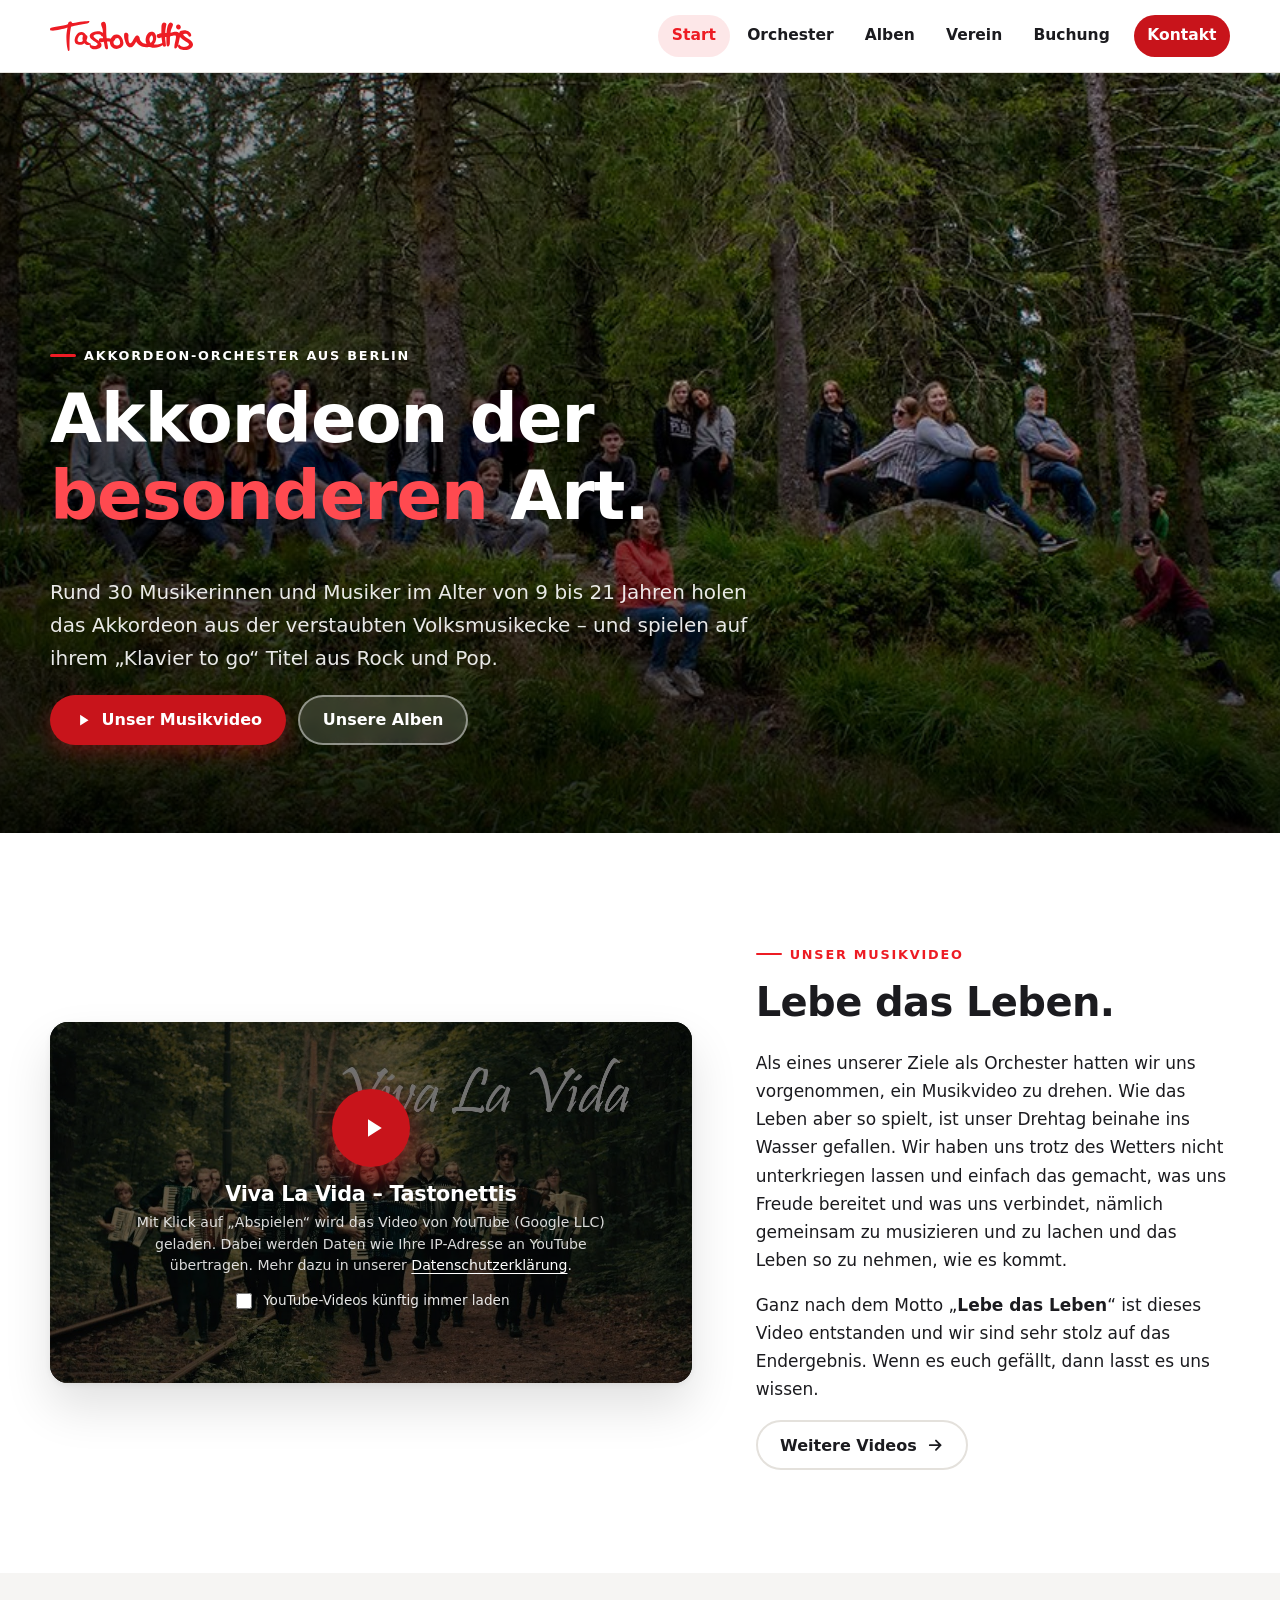
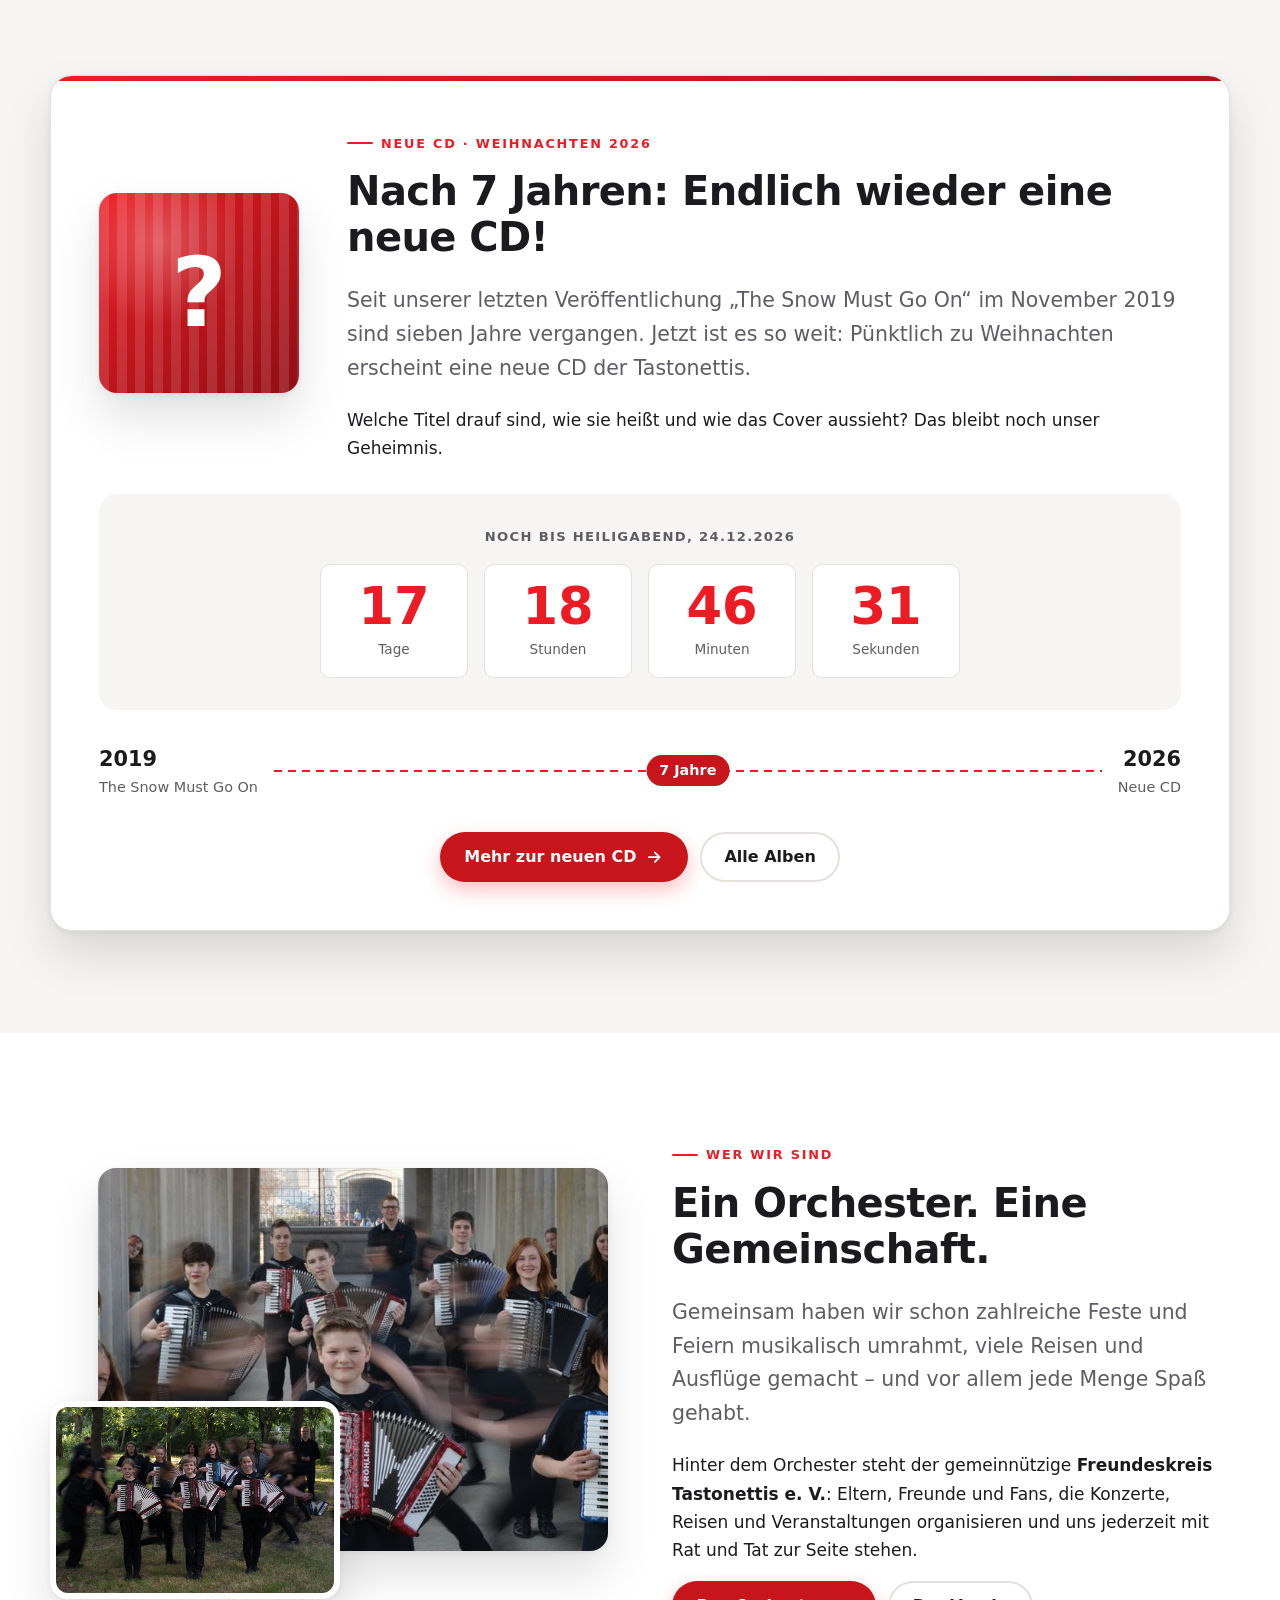
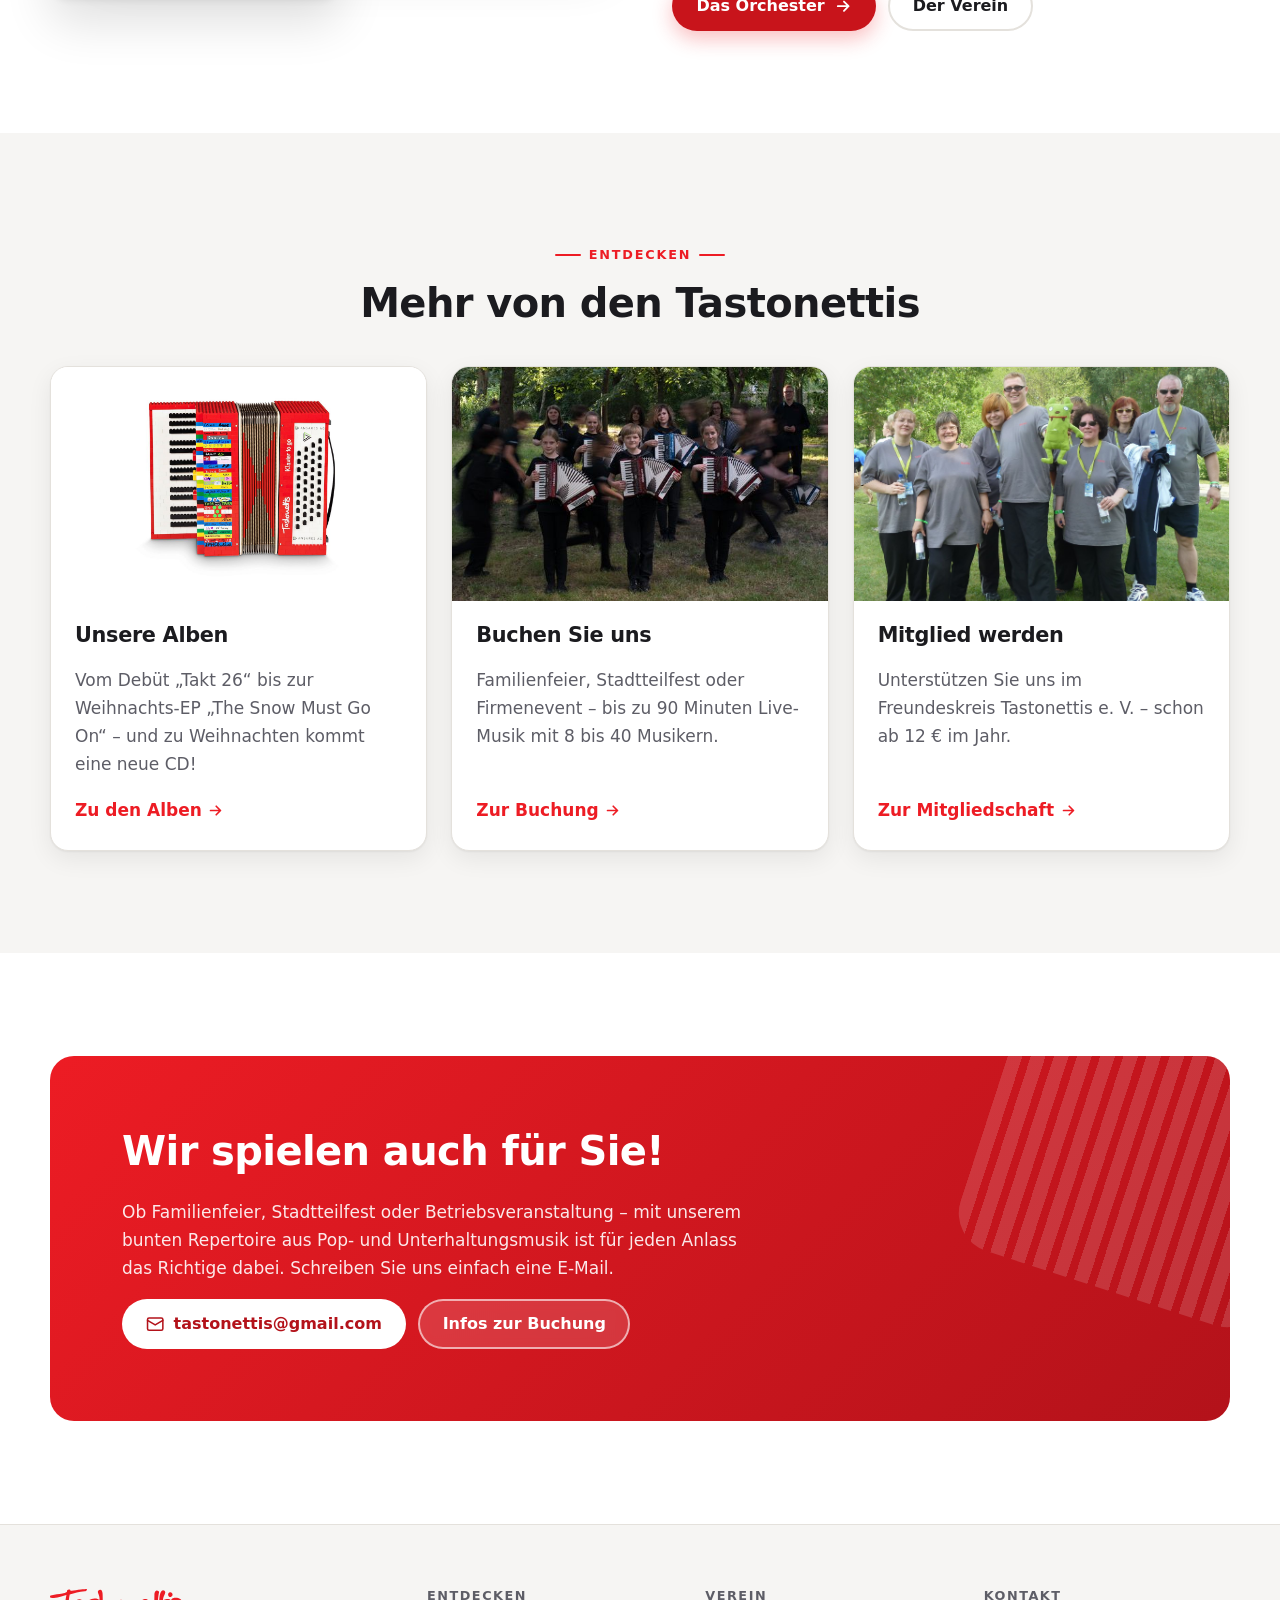
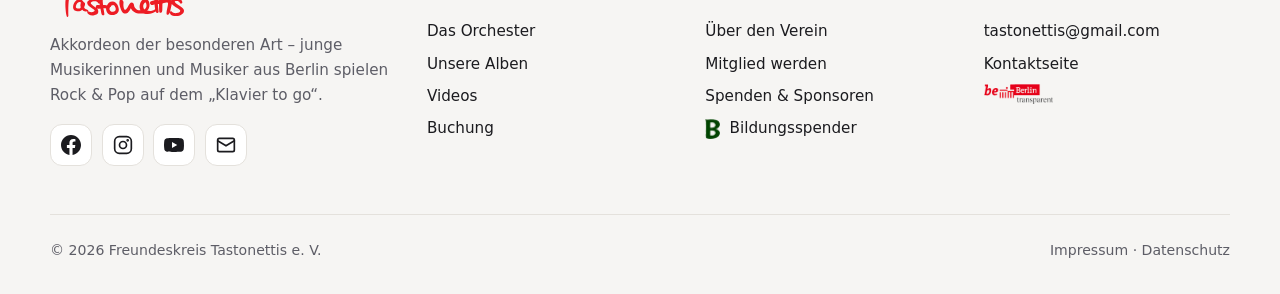
==== index.html @ f2ae215b "Instagram-Profil verlinken (Footer, Kontakt, Orchester-Termine) Co-Authored-By: Claude Opus 5.5 <nor" ====
<!DOCTYPE html>
<html lang="de" class="no-js">
<head>
  <meta charset="utf-8">
  <meta name="viewport" content="width=device-width, initial-scale=1">
  <title>Die Tastonettis – Akkordeon der besonderen Art aus Berlin</title>
  <meta name="description" content="30 Musiker im Alter von 9 bis 21 spielen Akkordeon der besonderen Art: Die Tastonettis aus Berlin spielen auf ihrem „Klavier to go“ Titel aus Rock und Pop.">
  <meta name="color-scheme" content="light dark">
  <meta name="theme-color" content="#ffffff" media="(prefers-color-scheme: light)">
  <meta name="theme-color" content="#0f0f12" media="(prefers-color-scheme: dark)">
  <link rel="canonical" href="https://tastonettis.de/">
  <meta property="og:type" content="website">
  <meta property="og:locale" content="de_DE">
  <meta property="og:site_name" content="Die Tastonettis">
  <meta property="og:title" content="Die Tastonettis – Akkordeon der besonderen Art aus Berlin">
  <meta property="og:description" content="30 Musiker im Alter von 9 bis 21 spielen Akkordeon der besonderen Art: Die Tastonettis aus Berlin spielen auf ihrem „Klavier to go“ Titel aus Rock und Pop.">
  <meta property="og:image" content="https://tastonettis.de/assets/img/cover/norway.jpg">
  <link rel="icon" href="assets/img/favicon.ico" sizes="any">
  <link rel="apple-touch-icon" href="assets/img/apple-touch-icon.png">
  <link rel="stylesheet" href="assets/css/style.css?v=f087e8c050">
  <script src="assets/js/main.js?v=cc8cda2e2d" defer></script>
</head>
<body>
  <a class="skip-link" href="#inhalt">Zum Inhalt springen</a>
  <header class="site-header">
    <nav class="container nav" aria-label="Hauptnavigation">
      <a class="brand" href="index.html" aria-label="Die Tastonettis – Startseite">
        <img src="assets/img/logo.svg" alt="Tastonettis" width="282" height="59">
      </a>
      <button class="nav-toggle" type="button" aria-expanded="false" aria-controls="menu" aria-label="Menü öffnen/schließen"><svg class="icon-open" viewBox="0 0 24 24" fill="none" stroke="currentColor" stroke-width="2.2" stroke-linecap="round" aria-hidden="true"><path d="M3 6h18M3 12h18M3 18h18"/></svg><svg class="icon-close" viewBox="0 0 24 24" fill="none" stroke="currentColor" stroke-width="2.2" stroke-linecap="round" aria-hidden="true"><path d="M18 6 6 18M6 6l12 12"/></svg></button>
      <ul class="nav-menu" id="menu">
        <li><a href="index.html" aria-current="page">Start</a></li>
        <li><a href="orchester.html">Orchester</a></li>
        <li><a href="alben.html">Alben</a></li>
        <li><a href="verein.html">Verein</a></li>
        <li><a href="buchung.html">Buchung</a></li>
        <li class="nav-cta"><a href="kontakt.html">Kontakt</a></li>
      </ul>
    </nav>
  </header>

  <main id="inhalt">
    <section class="hero">
      <div class="hero-bg"><img src="assets/img/cover/norway.jpg" alt="Die Tastonettis im Wald – das ganze Orchester sitzt verteilt auf einem bewaldeten Hang" width="1140" height="500"></div>
      <div class="container">
        <span class="eyebrow">Akkordeon-Orchester aus Berlin</span>
        <h1>Akkordeon der <span class="accent">besonderen</span> Art.</h1>
        <p>Rund 30 Musikerinnen und Musiker im Alter von 9 bis 21 Jahren holen das Akkordeon aus der verstaubten Volksmusikecke – und spielen auf ihrem „Klavier to go“ Titel aus Rock und Pop.</p>
        <div class="btn-row">
          <a class="btn btn-primary" href="#video"><svg viewBox="0 0 24 24" fill="currentColor" aria-hidden="true"><path d="M8 5v14l11-7z"/></svg> Unser Musikvideo</a>
          <a class="btn btn-light" href="alben.html">Unsere Alben</a>
        </div>
      </div>
    </section>

    <section class="section" id="video">
      <div class="container split split--wide-left">
        <div class="reveal">
          <div class="video-embed" data-youtube="FFWBftLy54Y" data-title="Viva La Vida – Tastonettis">
  <div class="video-consent">
    <img src="assets/img/video/FFWBftLy54Y.jpg" alt="" loading="lazy" width="1280" height="720">
    <div class="video-consent-inner">
      <button type="button" class="video-play" aria-label="Video „Viva La Vida – Tastonettis“ abspielen – lädt Inhalte von YouTube"><svg viewBox="0 0 24 24" fill="currentColor" aria-hidden="true"><path d="M8 5v14l11-7z"/></svg></button>
      <h3>Viva La Vida – Tastonettis</h3>
      <p>Mit Klick auf „Abspielen“ wird das Video von YouTube (Google LLC) geladen. Dabei werden Daten wie Ihre IP-Adresse an YouTube übertragen. Mehr dazu in unserer <a href="datenschutz.html#dsg-thirdparty-youtube">Datenschutzerklärung</a>.</p>
      <label><input type="checkbox"> YouTube-Videos künftig immer laden</label>
    </div>
  </div>
</div>
        </div>
        <div class="reveal">
          <span class="eyebrow">Unser Musikvideo</span>
          <h2>Lebe das Leben.</h2>
          <p>Als eines unserer Ziele als Orchester hatten wir uns vorgenommen, ein Musikvideo zu drehen. Wie das Leben aber so spielt, ist unser Drehtag beinahe ins Wasser gefallen. Wir haben uns trotz des Wetters nicht unterkriegen lassen und einfach das gemacht, was uns Freude bereitet und was uns verbindet, nämlich gemeinsam zu musizieren und zu lachen und das Leben so zu nehmen, wie es kommt.</p>
          <p>Ganz nach dem Motto „<strong>Lebe das Leben</strong>“ ist dieses Video entstanden und wir sind sehr stolz auf das Endergebnis. Wenn es euch gefällt, dann lasst es uns wissen.</p>
          <a class="btn btn-ghost" href="orchester.html#videos">Weitere Videos <svg viewBox="0 0 24 24" fill="none" stroke="currentColor" stroke-width="2.4" stroke-linecap="round" stroke-linejoin="round" aria-hidden="true"><path d="M5 12h14M13 6l6 6-6 6"/></svg></a>
        </div>
      </div>
    </section>

    <section class="section section--alt" id="neue-cd">
      <div class="container">
        <article class="teaser-cd reveal" id="weihnachts-cd-start">
          <div class="teaser-cd-head">
            <div class="teaser-cd-art" aria-hidden="true"><span>?</span></div>
            <div>
              <span class="eyebrow">Neue CD · Weihnachten 2026</span>
              <h2>Nach 7 Jahren: Endlich wieder eine neue CD!</h2>
              <p class="lead">Seit unserer letzten Veröffentlichung „The Snow Must Go On“ im November 2019 sind sieben Jahre vergangen. Jetzt ist es so weit: Pünktlich zu Weihnachten erscheint eine neue CD der Tastonettis.</p>
              <p>Welche Titel drauf sind, wie sie heißt und wie das Cover aussieht? Das bleibt noch unser Geheimnis.</p>
            </div>
          </div>
          <div class="countdown" data-countdown="2026-12-24T00:00:00+01:00" aria-live="off">
            <p class="countdown-label">Noch bis Heiligabend, 24.12.2026</p>
            <div class="countdown-grid" role="timer" aria-label="Countdown bis zum 24. Dezember 2026">
              <div><strong data-cd="days">–</strong><span>Tage</span></div>
              <div><strong data-cd="hours">–</strong><span>Stunden</span></div>
              <div><strong data-cd="minutes">–</strong><span>Minuten</span></div>
              <div><strong data-cd="seconds">–</strong><span>Sekunden</span></div>
            </div>
            <p class="countdown-done" hidden>Frohe Weihnachten! Die neue CD ist da.</p>
          </div>
          <div class="teaser-cd-gap">
            <span><strong>2019</strong>The Snow Must Go On</span>
            <span class="teaser-cd-line" aria-hidden="true"><em>7 Jahre</em></span>
            <span><strong>2026</strong>Neue CD</span>
          </div>
          <div class="btn-row" style="margin-top:2rem;justify-content:center">
            <a class="btn btn-primary" href="alben.html#weihnachts-cd">Mehr zur neuen CD <svg viewBox="0 0 24 24" fill="none" stroke="currentColor" stroke-width="2.4" stroke-linecap="round" stroke-linejoin="round" aria-hidden="true"><path d="M5 12h14M13 6l6 6-6 6"/></svg></a>
            <a class="btn btn-ghost" href="alben.html">Alle Alben</a>
          </div>        </article>

      </div>
    </section>

    <section class="section">
      <div class="container split">
        <div class="photo-stack reveal">
          <div class="photo"><img src="assets/img/cover/main.jpg" alt="Kinder mit Akkordeons zwischen Säulen" width="1140" height="500" loading="lazy" style="aspect-ratio:4/3"></div>
          <div class="photo"><img src="assets/img/cover/shooting.jpg" alt="Die Tastonettis laufen mit ihren Akkordeons über eine Wiese" width="555" height="371" loading="lazy"></div>
        </div>
        <div class="reveal">
          <span class="eyebrow">Wer wir sind</span>
          <h2>Ein Orchester. Eine Gemeinschaft.</h2>
          <p class="lead">Gemeinsam haben wir schon zahlreiche Feste und Feiern musikalisch umrahmt, viele Reisen und Ausflüge gemacht – und vor allem jede Menge Spaß gehabt.</p>
          <p>Hinter dem Orchester steht der gemeinnützige <strong>Freundeskreis Tastonettis e.&nbsp;V.</strong>: Eltern, Freunde und Fans, die Konzerte, Reisen und Veranstaltungen organisieren und uns jederzeit mit Rat und Tat zur Seite stehen.</p>
          <div class="btn-row">
            <a class="btn btn-primary" href="orchester.html">Das Orchester <svg viewBox="0 0 24 24" fill="none" stroke="currentColor" stroke-width="2.4" stroke-linecap="round" stroke-linejoin="round" aria-hidden="true"><path d="M5 12h14M13 6l6 6-6 6"/></svg></a>
            <a class="btn btn-ghost" href="verein.html">Der Verein</a>
          </div>
        </div>
      </div>
    </section>

    <section class="section section--alt">
      <div class="container">
        <div class="section-head center reveal">
          <span class="eyebrow">Entdecken</span>
          <h2>Mehr von den Tastonettis</h2>
        </div>
        <div class="grid grid-3">
          <a class="card-link reveal" href="alben.html">
            <div class="card-media"><img src="assets/img/lego/01.jpg" alt="Die CD „Klavier to go“ in Form eines bunten Akkordeons" loading="lazy" width="900" height="900" style="object-fit:contain;background:#fff"></div>
            <div class="card-body"><h3>Unsere Alben</h3><p>Vom Debüt „Takt 26“ bis zur Weihnachts-EP „The Snow Must Go On“ – und zu Weihnachten kommt eine neue CD!</p><span class="more">Zu den Alben <svg viewBox="0 0 24 24" fill="none" stroke="currentColor" stroke-width="2.4" stroke-linecap="round" stroke-linejoin="round" aria-hidden="true"><path d="M5 12h14M13 6l6 6-6 6"/></svg></span></div>
          </a>
          <a class="card-link reveal" href="buchung.html">
            <div class="card-media"><img src="assets/img/cover/shooting.jpg" alt="Die Tastonettis laufen mit ihren Akkordeons über eine Wiese" loading="lazy" width="555" height="371"></div>
            <div class="card-body"><h3>Buchen Sie uns</h3><p>Familienfeier, Stadtteilfest oder Firmenevent – bis zu 90 Minuten Live-Musik mit 8 bis 40 Musikern.</p><span class="more">Zur Buchung <svg viewBox="0 0 24 24" fill="none" stroke="currentColor" stroke-width="2.4" stroke-linecap="round" stroke-linejoin="round" aria-hidden="true"><path d="M5 12h14M13 6l6 6-6 6"/></svg></span></div>
          </a>
          <a class="card-link reveal" href="verein.html#mitgliedschaft">
            <div class="card-media"><img src="assets/img/verein/vereinsmeisterschaft2011.jpg" alt="Das Wettkampfteam des Vereins bei der Vereinsmeisterschaft 2011" loading="lazy" width="1600" height="1189" style="object-position:center top"></div>
            <div class="card-body"><h3>Mitglied werden</h3><p>Unterstützen Sie uns im Freundeskreis Tastonettis e.&nbsp;V. – schon ab 12&nbsp;€ im Jahr.</p><span class="more">Zur Mitgliedschaft <svg viewBox="0 0 24 24" fill="none" stroke="currentColor" stroke-width="2.4" stroke-linecap="round" stroke-linejoin="round" aria-hidden="true"><path d="M5 12h14M13 6l6 6-6 6"/></svg></span></div>
          </a>
        </div>
      </div>
    </section>

    <section class="section section--tight">
      <div class="container">
        <div class="cta reveal">
          <h2>Wir spielen auch für Sie!</h2>
          <p>Ob Familienfeier, Stadtteilfest oder Betriebsveranstaltung – mit unserem bunten Repertoire aus Pop- und Unterhaltungsmusik ist für jeden Anlass das Richtige dabei. Schreiben Sie uns einfach eine E-Mail.</p>
          <div class="btn-row">
            <a class="btn btn-white" href="mailto:tastonettis@gmail.com"><svg viewBox="0 0 24 24" fill="none" stroke="currentColor" stroke-width="2" stroke-linecap="round" stroke-linejoin="round" aria-hidden="true"><rect x="2" y="4" width="20" height="16" rx="2"/><path d="m22 7-10 6L2 7"/></svg> tastonettis@gmail.com</a>
            <a class="btn btn-light" href="buchung.html">Infos zur Buchung</a>
          </div>
        </div>
      </div>
    </section>

  </main>

  <footer class="site-footer">
    <div class="container">
      <div class="footer-grid">
        <div class="footer-brand">
          <img src="assets/img/logo.svg" alt="Tastonettis" width="282" height="59">
          <p>Akkordeon der besonderen Art – junge Musikerinnen und Musiker aus Berlin spielen Rock &amp; Pop auf dem „Klavier to go“.</p>
          <div class="socials">
            <a href="https://www.facebook.com/tastonettis/" target="_blank" rel="noopener" aria-label="Tastonettis auf Facebook"><svg viewBox="0 0 24 24" fill="currentColor" aria-hidden="true"><path d="M24 12.07C24 5.41 18.63 0 12 0S0 5.4 0 12.07C0 18.1 4.39 23.1 10.13 24v-8.44H7.08v-3.49h3.04V9.41c0-3.02 1.8-4.7 4.54-4.7 1.31 0 2.68.24 2.68.24v2.97h-1.5c-1.5 0-1.96.93-1.96 1.89v2.26h3.32l-.53 3.5h-2.8V24C19.62 23.1 24 18.1 24 12.07"/></svg></a>
            <a href="https://www.instagram.com/tastonettis/" target="_blank" rel="noopener" aria-label="Tastonettis auf Instagram"><svg viewBox="0 0 24 24" fill="none" stroke="currentColor" stroke-width="2" stroke-linecap="round" stroke-linejoin="round" aria-hidden="true"><rect x="2" y="2" width="20" height="20" rx="5.5"/><circle cx="12" cy="12" r="4.2"/><circle cx="17.6" cy="6.4" r=".6" fill="currentColor"/></svg></a>
            <a href="https://www.youtube.com/@DieTastonettis" target="_blank" rel="noopener" aria-label="Tastonettis auf YouTube"><svg viewBox="0 0 24 24" fill="currentColor" aria-hidden="true"><path d="M23.5 6.2a3 3 0 0 0-2.1-2.1C19.5 3.6 12 3.6 12 3.6s-7.5 0-9.4.5A3 3 0 0 0 .5 6.2 31.4 31.4 0 0 0 0 12a31.4 31.4 0 0 0 .5 5.8 3 3 0 0 0 2.1 2.1c1.9.5 9.4.5 9.4.5s7.5 0 9.4-.5a3 3 0 0 0 2.1-2.1c.5-1.9.5-5.8.5-5.8s0-3.9-.5-5.8zM9.6 15.6V8.4l6.3 3.6-6.3 3.6z"/></svg></a>
            <a href="mailto:tastonettis@gmail.com" aria-label="E-Mail an die Tastonettis"><svg viewBox="0 0 24 24" fill="none" stroke="currentColor" stroke-width="2" stroke-linecap="round" stroke-linejoin="round" aria-hidden="true"><rect x="2" y="4" width="20" height="16" rx="2"/><path d="m22 7-10 6L2 7"/></svg></a>
          </div>
        </div>
        <div>
          <h4>Entdecken</h4>
          <ul>
            <li><a href="orchester.html">Das Orchester</a></li>
            <li><a href="alben.html">Unsere Alben</a></li>
            <li><a href="orchester.html#videos">Videos</a></li>
            <li><a href="buchung.html">Buchung</a></li>
          </ul>
        </div>
        <div>
          <h4>Verein</h4>
          <ul>
            <li><a href="verein.html">Über den Verein</a></li>
            <li><a href="verein.html#mitgliedschaft">Mitglied werden</a></li>
            <li><a href="verein.html#spenden">Spenden &amp; Sponsoren</a></li>
            <li><a href="https://www.bildungsspender.de/tastonettis" target="_blank" rel="noopener" class="footer-partner"><img src="assets/img/bildungsspender.png" alt="" width="14" height="19"> Bildungsspender</a></li>
          </ul>
        </div>
        <div>
          <h4>Kontakt</h4>
          <ul>
            <li><a href="mailto:tastonettis@gmail.com">tastonettis@gmail.com</a></li>
            <li><a href="kontakt.html">Kontaktseite</a></li>
            <li><a href="https://www.berlin.de/buergeraktiv/informieren/transparenz/transparenzcharta/" target="_blank" rel="noopener" class="footer-partner" aria-label="Initiative Transparente Zivilgesellschaft – Berlin"><img src="assets/img/berlin-transparent.png" alt="Berlin Transparenz" height="20"></a></li>
          </ul>
        </div>
      </div>
      <div class="footer-bottom">
        <span>&copy; <span data-year>2026</span> Freundeskreis Tastonettis e.&nbsp;V.</span>
        <span>
          <a href="impressum.html">Impressum</a> &middot; <a href="datenschutz.html">Datenschutz</a>
          <span data-revoke-consent hidden> &middot; <button type="button" class="linklike">YouTube-Einwilligung widerrufen</button></span>
        </span>
      </div>
    </div>
  </footer>
  <button class="to-top" type="button" aria-label="Nach oben"><svg viewBox="0 0 24 24" fill="none" stroke="currentColor" stroke-width="2.4" stroke-linecap="round" stroke-linejoin="round" aria-hidden="true"><path d="M12 19V5M5 12l7-7 7 7"/></svg></button>
</body>
</html>
---- assets/css/style.css ----
/* ==========================================================================
   Tastonettis – Stylesheet
   Helles & dunkles Design, wechselt automatisch per prefers-color-scheme.
   Keine externen Schriftarten (DSGVO) – es wird der System-Font genutzt.
   ========================================================================== */

:root {
  --brand: #ed1c24;
  --brand-strong: #c8141b;
  --brand-soft: rgba(237, 28, 36, .1);

  --bg: #ffffff;
  --bg-alt: #f6f5f3;
  --surface: #ffffff;
  --surface-2: #f1efec;
  --text: #1b1b1f;
  --text-muted: #5d5d66;
  --border: #e4e1dc;
  --shadow: 0 1px 2px rgba(0,0,0,.05), 0 8px 24px rgba(0,0,0,.07);
  --shadow-lg: 0 2px 6px rgba(0,0,0,.06), 0 24px 48px rgba(0,0,0,.12);
  --header-bg: rgba(255,255,255,.82);

  --radius: 18px;
  --radius-sm: 10px;
  --maxw: 1180px;
  --font: system-ui, -apple-system, "Segoe UI", Roboto, "Helvetica Neue", Arial, sans-serif;
  --font-display: ui-rounded, "SF Pro Rounded", system-ui, -apple-system, "Segoe UI", Roboto, sans-serif;

  color-scheme: light dark;
}

@media (prefers-color-scheme: dark) {
  :root {
    --brand: #ff3b42;          /* etwas heller für ausreichenden Kontrast auf Dunkel */
    --brand-strong: #ed1c24;
    --brand-soft: rgba(237, 28, 36, .16);

    --bg: #0f0f12;
    --bg-alt: #16161a;
    --surface: #1c1c21;
    --surface-2: #24242a;
    --text: #f2f1ef;
    --text-muted: #a8a7ad;
    --border: #2d2d34;
    --shadow: 0 1px 2px rgba(0,0,0,.4), 0 8px 24px rgba(0,0,0,.35);
    --shadow-lg: 0 2px 6px rgba(0,0,0,.4), 0 24px 48px rgba(0,0,0,.5);
    --header-bg: rgba(15,15,18,.78);
  }
}

/* ---------- Basis ---------- */
*, *::before, *::after { box-sizing: border-box; }
html { scroll-behavior: smooth; -webkit-text-size-adjust: 100%; }
@media (prefers-reduced-motion: reduce) {
  html { scroll-behavior: auto; }
  *, *::before, *::after { animation: none !important; transition: none !important; }
}
body {
  margin: 0;
  font-family: var(--font);
  font-size: 1.0625rem;
  line-height: 1.65;
  color: var(--text);
  background: var(--bg);
  -webkit-font-smoothing: antialiased;
}
img { max-width: 100%; height: auto; display: block; }
a { color: var(--brand); text-decoration-thickness: 1px; text-underline-offset: 3px; }
a:hover { color: var(--brand-strong); }
:focus-visible { outline: 3px solid var(--brand); outline-offset: 3px; border-radius: 4px; }
h1, h2, h3, h4 { font-family: var(--font-display); line-height: 1.15; margin: 0 0 .6em; letter-spacing: -.015em; }
h1 { font-size: clamp(2.3rem, 5.5vw, 4.2rem); font-weight: 800; }
h2 { font-size: clamp(1.7rem, 3.4vw, 2.5rem); font-weight: 800; }
h3 { font-size: 1.3rem; font-weight: 700; }
p { margin: 0 0 1em; }
ul, ol { padding-left: 1.2em; }

.skip-link {
  position: absolute; left: 1rem; top: -100px; z-index: 1000;
  background: var(--brand); color: #fff; padding: .6rem 1rem; border-radius: 8px;
}
.skip-link:focus { top: 1rem; color: #fff; }

.container { width: min(100% - 2.5rem, var(--maxw)); margin-inline: auto; }
.narrow { max-width: 780px; }
.section { padding: clamp(3.5rem, 8vw, 6.5rem) 0; }
.section--alt { background: var(--bg-alt); }
.section--tight { padding-top: 0; }
.center { text-align: center; }
.muted { color: var(--text-muted); }
.lead { font-size: clamp(1.1rem, 1.6vw, 1.3rem); color: var(--text-muted); }

.eyebrow {
  display: inline-flex; align-items: center; gap: .5rem;
  font-size: .8rem; font-weight: 700; text-transform: uppercase; letter-spacing: .14em;
  color: var(--brand); margin-bottom: .9rem;
}
.eyebrow::before { content: ""; width: 26px; height: 2px; background: currentColor; border-radius: 2px; }
.section-head { margin-bottom: 2.5rem; max-width: 760px; }
.section-head.center { margin-inline: auto; }
.section-head.center .eyebrow::after { content: ""; width: 26px; height: 2px; background: currentColor; border-radius: 2px; }

/* ---------- Header / Navigation ---------- */
.site-header {
  position: sticky; top: 0; z-index: 100;
  background: var(--header-bg);
  -webkit-backdrop-filter: saturate(180%) blur(16px);
  backdrop-filter: saturate(180%) blur(16px);
  border-bottom: 1px solid var(--border);
}
.nav { display: flex; align-items: center; justify-content: space-between; height: 72px; gap: 1rem; }
.brand { display: flex; align-items: center; }
.brand img { height: 30px; width: auto; }
.nav-menu { display: flex; align-items: center; gap: .25rem; list-style: none; margin: 0; padding: 0; }
.nav-menu a {
  display: block; padding: .5rem .85rem; border-radius: 999px;
  color: var(--text); text-decoration: none; font-weight: 600; font-size: .97rem;
  transition: background .2s, color .2s;
}
.nav-menu a:hover { background: var(--surface-2); color: var(--text); }
.nav-menu a[aria-current="page"] { color: var(--brand); background: var(--brand-soft); }
.nav-menu .nav-cta a { background: var(--brand-strong); color: #fff; margin-left: .4rem; }
.nav-menu .nav-cta a:hover { background: var(--brand); color: #fff; }
.nav-menu .nav-cta a[aria-current="page"] { color: #fff; }

.nav-toggle {
  display: none; width: 46px; height: 46px; border: 1px solid var(--border); border-radius: 12px;
  background: var(--surface); color: var(--text); cursor: pointer; align-items: center; justify-content: center;
}
.nav-toggle svg { width: 22px; height: 22px; }
.nav-toggle .icon-close { display: none; }
.nav-open .nav-toggle .icon-close { display: block; }
.nav-open .nav-toggle .icon-open { display: none; }

@media (max-width: 960px) {
  .nav-toggle { display: inline-flex; }
  .nav-menu {
    position: fixed; inset: 72px 0 auto 0; flex-direction: column; align-items: stretch; gap: .25rem;
    padding: 1rem 1.25rem 1.5rem; background: var(--bg); border-bottom: 1px solid var(--border);
    box-shadow: var(--shadow-lg);
    transform: translateY(-8px); opacity: 0; visibility: hidden; transition: .2s ease;
  }
  .nav-open .nav-menu { transform: none; opacity: 1; visibility: visible; }
  .nav-menu a { padding: .85rem 1rem; border-radius: 12px; font-size: 1.05rem; }
  .nav-menu .nav-cta a { margin: .5rem 0 0; text-align: center; }
}

/* ---------- Buttons ---------- */
.btn {
  display: inline-flex; align-items: center; justify-content: center; gap: .55rem;
  padding: .85rem 1.4rem; border-radius: 999px; border: 2px solid transparent;
  font: inherit; font-weight: 700; font-size: 1rem; line-height: 1.2; text-decoration: none; cursor: pointer;
  transition: transform .15s ease, background .2s, color .2s, border-color .2s, box-shadow .2s;
}
.btn svg { width: 1.15em; height: 1.15em; flex: none; }
.btn:hover { transform: translateY(-1px); }
.btn-primary { background: var(--brand-strong); color: #fff; box-shadow: 0 8px 20px rgba(237,28,36,.28); }
.btn-primary:hover { background: var(--brand); color: #fff; }
.btn-ghost { border-color: var(--border); color: var(--text); background: var(--surface); }
.btn-ghost:hover { border-color: var(--brand); color: var(--brand); }
.btn-light { background: rgba(255,255,255,.14); color: #fff; border-color: rgba(255,255,255,.45); -webkit-backdrop-filter: blur(6px); backdrop-filter: blur(6px); }
.btn-light:hover { background: rgba(255,255,255,.24); color: #fff; }
.btn-row { display: flex; flex-wrap: wrap; gap: .75rem; }

/* ---------- Hero ---------- */
.hero {
  position: relative; isolation: isolate; color: #fff;
  min-height: min(88vh, 760px); display: flex; align-items: flex-end;
  padding: 7rem 0 clamp(3rem, 7vw, 5.5rem);
  overflow: hidden;
}
.hero-bg { position: absolute; inset: 0; z-index: -2; }
.hero-bg img { width: 100%; height: 100%; object-fit: cover; object-position: center 40%; }
.hero::after {
  content: ""; position: absolute; inset: 0; z-index: -1;
  background:
    linear-gradient(180deg, rgba(0,0,0,.15) 0%, rgba(0,0,0,.25) 40%, rgba(0,0,0,.78) 100%),
    linear-gradient(90deg, rgba(0,0,0,.45) 0%, rgba(0,0,0,0) 65%);
}
.hero h1 { max-width: 14ch; text-shadow: 0 2px 30px rgba(0,0,0,.35); }
.hero h1 .accent { color: #ff4a50; }
.hero p { max-width: 58ch; font-size: clamp(1.05rem, 1.6vw, 1.25rem); color: rgba(255,255,255,.9); }
.hero .eyebrow { color: #fff; }
.hero .eyebrow::before { background: var(--brand); height: 3px; }

.page-hero {
  position: relative; isolation: isolate; color: #fff; overflow: hidden;
  padding: clamp(5rem, 12vw, 8.5rem) 0 clamp(2.5rem, 6vw, 4rem);
}
.page-hero .hero-bg img { width: 100%; height: 100%; object-fit: cover; object-position: center 35%; }
.page-hero::after {
  content: ""; position: absolute; inset: 0; z-index: -1;
  background: linear-gradient(180deg, rgba(0,0,0,.35), rgba(0,0,0,.75));
}
.page-hero h1 { margin-bottom: .3em; }
.page-hero p { color: rgba(255,255,255,.88); max-width: 60ch; font-size: 1.15rem; margin: 0; }
.page-hero .eyebrow { color: #fff; }
.page-hero .eyebrow::before { background: var(--brand); height: 3px; }
.page-hero--plain { color: var(--text); background: var(--bg-alt); border-bottom: 1px solid var(--border); padding: clamp(3.5rem, 8vw, 5.5rem) 0 clamp(2rem, 5vw, 3rem); }
.page-hero--plain::after { display: none; }
.page-hero--plain p { color: var(--text-muted); }
.page-hero--plain .eyebrow { color: var(--brand); }

/* ---------- Layout-Helfer ---------- */
.split { display: grid; grid-template-columns: 1fr 1fr; gap: clamp(2rem, 5vw, 4.5rem); align-items: center; }
.split--wide-left { grid-template-columns: 1.15fr .85fr; }
.split--top { align-items: start; }
@media (max-width: 880px) { .split, .split--wide-left { grid-template-columns: 1fr; } }

.grid { display: grid; gap: 1.5rem; }
.grid-2 { grid-template-columns: repeat(2, 1fr); }
.grid-3 { grid-template-columns: repeat(3, 1fr); }
.grid-4 { grid-template-columns: repeat(4, 1fr); }
@media (max-width: 980px) { .grid-3, .grid-4 { grid-template-columns: repeat(2, 1fr); } }
@media (max-width: 620px) { .grid-2, .grid-3, .grid-4 { grid-template-columns: 1fr; } }

/* ---------- Karten ---------- */
.card {
  background: var(--surface); border: 1px solid var(--border); border-radius: var(--radius);
  padding: 1.75rem; box-shadow: var(--shadow);
}
.card h3 { margin-bottom: .45em; }
.card p:last-child { margin-bottom: 0; }
.card-link {
  display: flex; flex-direction: column; text-decoration: none; color: var(--text);
  background: var(--surface); border: 1px solid var(--border); border-radius: var(--radius);
  overflow: hidden; box-shadow: var(--shadow); transition: transform .25s ease, box-shadow .25s ease, border-color .25s;
}
.card-link:hover { transform: translateY(-4px); box-shadow: var(--shadow-lg); border-color: var(--brand); color: var(--text); }
.card-link .card-media { aspect-ratio: 16/10; overflow: hidden; background: var(--surface-2); }
.card-link .card-media img { width: 100%; height: 100%; object-fit: cover; transition: transform .5s ease; }
.card-link:hover .card-media img { transform: scale(1.04); }
.card-link .card-body { padding: 1.4rem 1.5rem 1.6rem; display: flex; flex-direction: column; gap: .35rem; flex: 1; }
.card-link .card-body p { color: var(--text-muted); margin: 0; }
.card-link .more { margin-top: auto; padding-top: .8rem; color: var(--brand); font-weight: 700; display: inline-flex; align-items: center; gap: .35rem; }
.card-link .more svg { width: 1em; height: 1em; transition: transform .2s; }
.card-link:hover .more svg { transform: translateX(3px); }

.icon-badge {
  width: 48px; height: 48px; border-radius: 14px; display: grid; place-items: center;
  background: var(--brand-soft); color: var(--brand); margin-bottom: 1rem;
}
.icon-badge svg { width: 24px; height: 24px; }

/* ---------- Bilder ---------- */
.photo { border-radius: var(--radius); overflow: hidden; box-shadow: var(--shadow-lg); background: var(--surface-2); }
.photo img { width: 100%; height: 100%; object-fit: cover; }
.photo-stack { position: relative; padding: 0 0 3rem 3rem; }
.photo-stack .photo:nth-child(2) {
  position: absolute; left: 0; bottom: 0; width: 52%; border: 6px solid var(--bg);
}
.section--alt .photo-stack .photo:nth-child(2) { border-color: var(--bg-alt); }
figure { margin: 0; }
figcaption { font-size: .9rem; color: var(--text-muted); margin-top: .7rem; }

.gallery { display: grid; grid-template-columns: repeat(3, 1fr); gap: 1rem; }
.gallery a { display: block; border-radius: var(--radius-sm); overflow: hidden; aspect-ratio: 4/3; background: var(--surface-2); }
.gallery img { width: 100%; height: 100%; object-fit: cover; transition: transform .4s ease; }
.gallery a:hover img { transform: scale(1.05); }
@media (max-width: 700px) { .gallery { grid-template-columns: repeat(2, 1fr); } }

/* ---------- Video (2-Klick-Lösung) ---------- */
.video-embed {
  position: relative; aspect-ratio: 16/9; border-radius: var(--radius); overflow: hidden;
  background: #000; box-shadow: var(--shadow-lg);
}
.video-embed iframe { position: absolute; inset: 0; width: 100%; height: 100%; border: 0; }
.video-consent { position: absolute; inset: 0; display: grid; place-items: center; color: #fff; text-align: center; }
.video-consent > img { position: absolute; inset: 0; width: 100%; height: 100%; object-fit: cover; filter: brightness(.45) saturate(.9); }
.video-consent-inner { position: relative; padding: 1.5rem; max-width: 560px; }
.video-play {
  width: 78px; height: 78px; border-radius: 50%; border: 0; cursor: pointer;
  background: var(--brand-strong); color: #fff; display: inline-grid; place-items: center;
  box-shadow: 0 10px 30px rgba(237,28,36,.5); transition: transform .2s, background .2s;
  margin-bottom: 1rem;
}
.video-play:hover { transform: scale(1.07); background: var(--brand); }
.video-play svg { width: 30px; height: 30px; margin-left: 4px; }
.video-consent h3 { margin-bottom: .35rem; color: #fff; }
.video-consent p { font-size: .88rem; line-height: 1.5; color: rgba(255,255,255,.85); margin-bottom: .8rem; }
.video-consent p a { color: #fff; }
.video-consent label { font-size: .85rem; display: inline-flex; gap: .5rem; align-items: center; cursor: pointer; color: rgba(255,255,255,.9); }
.video-consent input { accent-color: var(--brand); width: 16px; height: 16px; }
@media (max-width: 560px) {
  .video-consent p { font-size: .72rem; line-height: 1.4; margin-bottom: .4rem; }
  .video-consent h3 { display: none; }
  .video-consent label { font-size: .75rem; }
  .video-play { width: 58px; height: 58px; margin-bottom: .5rem; }
  .video-consent-inner { padding: .8rem; }
}

.video-list { display: grid; grid-template-columns: repeat(3, 1fr); gap: 1.5rem; }
.video-list .video-embed { border-radius: var(--radius-sm); box-shadow: var(--shadow); }
.video-list .video-consent h3 { font-size: 1rem; }
.video-list .video-consent p, .video-list .video-consent label { display: none; }
.video-list .video-play { width: 58px; height: 58px; margin-bottom: .4rem; }
.video-list figcaption { font-weight: 600; color: var(--text); }
.video-list figcaption span { display: block; font-weight: 400; color: var(--text-muted); font-size: .85rem; }
@media (max-width: 900px) { .video-list { grid-template-columns: repeat(2, 1fr); } }
@media (max-width: 560px) { .video-list { grid-template-columns: 1fr; } }
.consent-note { font-size: .9rem; color: var(--text-muted); background: var(--surface); border: 1px dashed var(--border); padding: 1rem 1.2rem; border-radius: var(--radius-sm); margin-bottom: 2rem; }

/* ---------- Alben ---------- */
.album {
  display: grid; grid-template-columns: minmax(0, 1fr) minmax(0, 1.1fr); gap: clamp(2rem, 5vw, 4rem); align-items: start;
}
@media (max-width: 900px) { .album { grid-template-columns: 1fr; } }
.album + .album { margin-top: clamp(4rem, 9vw, 7rem); }
.album-cover { position: sticky; top: 96px; }
@media (max-width: 900px) { .album-cover { position: static; } }
.album-meta { display: flex; flex-wrap: wrap; gap: .5rem; margin: 0 0 1.2rem; padding: 0; list-style: none; }
.tag {
  display: inline-flex; align-items: center; gap: .35rem; padding: .3rem .8rem; border-radius: 999px;
  font-size: .85rem; font-weight: 600; background: var(--surface-2); color: var(--text-muted); border: 1px solid var(--border);
}
.tag--brand { background: var(--brand-soft); color: var(--brand); border-color: transparent; }
.tag--soldout { background: var(--text); color: var(--bg); border-color: transparent; }
.tracklist {
  list-style: none; counter-reset: track; padding: 0; margin: 1.5rem 0;
  border: 1px solid var(--border); border-radius: var(--radius); overflow: hidden; background: var(--surface);
}
.tracklist li {
  counter-increment: track; display: flex; align-items: center; gap: 1rem;
  padding: .7rem 1.2rem; border-bottom: 1px solid var(--border);
}
.tracklist li:last-child { border-bottom: 0; }
.tracklist li:nth-child(even) { background: var(--bg-alt); }
.tracklist li::before {
  content: counter(track, decimal-leading-zero); font-variant-numeric: tabular-nums;
  color: var(--brand); font-weight: 700; font-size: .85rem; min-width: 1.6rem;
}
.tracklist li small { margin-left: auto; color: var(--text-muted); font-size: .82rem; text-align: right; }

/* 360°-Ansicht */
.spin {
  position: relative; background: #fff; border-radius: var(--radius); overflow: hidden;
  box-shadow: var(--shadow-lg); border: 1px solid var(--border);
  cursor: grab; touch-action: pan-y; user-select: none; -webkit-user-select: none;
}
.spin:active { cursor: grabbing; }
.spin img { width: 100%; aspect-ratio: 1; object-fit: contain; pointer-events: none; }
.spin-controls {
  position: absolute; left: 50%; bottom: 1rem; transform: translateX(-50%);
  display: flex; gap: .4rem; background: rgba(20,20,24,.75); padding: .35rem; border-radius: 999px;
  -webkit-backdrop-filter: blur(8px); backdrop-filter: blur(8px);
}
.spin-controls button {
  width: 40px; height: 40px; border-radius: 50%; border: 0; background: transparent; color: #fff; cursor: pointer;
  display: grid; place-items: center; transition: background .2s;
}
.spin-controls button:hover { background: var(--brand-strong); }
.spin-controls svg { width: 18px; height: 18px; }
.spin-badge {
  position: absolute; top: 1rem; left: 1rem; background: var(--brand-strong); color: #fff;
  font-size: .78rem; font-weight: 700; padding: .3rem .7rem; border-radius: 999px; letter-spacing: .04em;
}
.spin-hint { text-align: center; font-size: .88rem; color: var(--text-muted); margin-top: .8rem; }

/* ---------- Liste / Timeline ---------- */
.check-list { list-style: none; padding: 0; margin: 0 0 1.2em; }
.check-list li { position: relative; padding-left: 2rem; margin-bottom: .6rem; }
.check-list li::before {
  content: ""; position: absolute; left: 0; top: .35em; width: 1.2rem; height: 1.2rem; border-radius: 50%;
  background: var(--brand-soft) url("data:image/svg+xml,%3Csvg xmlns='http://www.w3.org/2000/svg' viewBox='0 0 24 24' fill='none' stroke='%23ed1c24' stroke-width='3' stroke-linecap='round' stroke-linejoin='round'%3E%3Cpath d='M20 6 9 17l-5-5'/%3E%3C/svg%3E") center/70% no-repeat;
}
.timeline { list-style: none; padding: 0; margin: 0; position: relative; }
.timeline::before { content: ""; position: absolute; left: 7px; top: .5rem; bottom: .5rem; width: 2px; background: var(--border); }
.timeline li { position: relative; padding: 0 0 1.6rem 2.2rem; }
.timeline li::before {
  content: ""; position: absolute; left: 0; top: .4rem; width: 16px; height: 16px; border-radius: 50%;
  background: var(--bg); border: 3px solid var(--brand);
}
.timeline time { display: block; font-weight: 700; color: var(--brand); font-size: .92rem; }

.people { display: grid; grid-template-columns: repeat(3, 1fr); gap: 1rem; }
@media (max-width: 760px) { .people { grid-template-columns: repeat(2, 1fr); } }
.person { background: var(--surface); border: 1px solid var(--border); border-radius: var(--radius-sm); padding: 1.1rem 1.2rem; }
.person span { display: block; font-size: .82rem; color: var(--text-muted); text-transform: uppercase; letter-spacing: .06em; font-weight: 600; }
.person strong { font-size: 1.08rem; }

.facts { display: grid; grid-template-columns: max-content 1fr; gap: .6rem 1.5rem; margin: 0; }
.facts dt { font-weight: 700; color: var(--text-muted); font-size: .92rem; }
.facts dd { margin: 0; }
@media (max-width: 560px) { .facts { grid-template-columns: 1fr; gap: .1rem; } .facts dd { margin-bottom: .7rem; } }

.tags { display: flex; flex-wrap: wrap; gap: .5rem; }

.sponsors { display: grid; grid-template-columns: repeat(5, 1fr); gap: 1rem; }
@media (max-width: 900px) { .sponsors { grid-template-columns: repeat(3, 1fr); } }
@media (max-width: 560px) { .sponsors { grid-template-columns: repeat(2, 1fr); } }
.sponsor {
  display: flex; flex-direction: column; align-items: center; justify-content: space-between; gap: .8rem; text-align: center;
  padding: 1.2rem; border-radius: var(--radius-sm); background: var(--surface); border: 1px solid var(--border);
  text-decoration: none; color: var(--text); font-size: .88rem; font-weight: 600; transition: border-color .2s, transform .2s;
}
.sponsor:hover { border-color: var(--brand); transform: translateY(-2px); color: var(--text); }
.sponsor .logo-box { background: #fff; border-radius: 8px; padding: .6rem; width: 100%; height: 90px; display: grid; place-items: center; }
.sponsor img { max-height: 70px; width: auto; object-fit: contain; }

/* ---------- CTA ---------- */
.cta {
  position: relative; overflow: hidden; isolation: isolate;
  border-radius: calc(var(--radius) + 6px); padding: clamp(2.5rem, 6vw, 4.5rem);
  background: linear-gradient(135deg, #ed1c24 0%, #b3121a 100%); color: #fff;
}
.cta::before {
  content: ""; position: absolute; right: -80px; top: -80px; width: 320px; height: 320px; z-index: -1;
  background: repeating-linear-gradient(90deg, rgba(255,255,255,.14) 0 14px, transparent 14px 22px);
  border-radius: 40px; transform: rotate(18deg);
}
.cta h2 { color: #fff; }
.cta p { color: rgba(255,255,255,.9); max-width: 58ch; }
.cta .btn-white { background: #fff; color: #b3121a; }
.cta .btn-white:hover { background: #fff; color: #ed1c24; }
.cta .btn-light { border-color: rgba(255,255,255,.6); }

.mail-big {
  display: inline-flex; align-items: center; gap: .8rem; flex-wrap: wrap;
  font-family: var(--font-display); font-size: clamp(1.3rem, 4vw, 2.3rem); font-weight: 800;
  color: var(--text); text-decoration: none; word-break: break-all;
}
.mail-big:hover { color: var(--brand); }
.mail-big svg { width: 1.1em; height: 1.1em; color: var(--brand); flex: none; }

.bank {
  font-family: ui-monospace, SFMono-Regular, Menlo, Consolas, monospace; font-size: .95rem;
  background: var(--surface-2); border-radius: var(--radius-sm); padding: 1rem 1.2rem; line-height: 1.8;
}

/* ---------- Rechtstexte ---------- */
.legal { max-width: 860px; }
.legal h2 { font-size: 1.6rem; margin-top: 2.2rem; }
.legal h3 { font-size: 1.15rem; margin-top: 2rem; scroll-margin-top: 90px; }
.legal p { overflow-wrap: anywhere; }
.legal-box { margin-bottom: 2.5rem; }

/* ---------- Footer ---------- */
.site-footer { background: var(--bg-alt); border-top: 1px solid var(--border); padding: 4rem 0 2rem; font-size: .95rem; }
.footer-grid { display: grid; grid-template-columns: 1.4fr 1fr 1fr 1fr; gap: 2rem; }
@media (max-width: 880px) { .footer-grid { grid-template-columns: 1fr 1fr; } }
@media (max-width: 520px) { .footer-grid { grid-template-columns: 1fr; } }
.site-footer h4 { font-size: .8rem; text-transform: uppercase; letter-spacing: .12em; color: var(--text-muted); margin-bottom: 1rem; }
.site-footer ul { list-style: none; padding: 0; margin: 0; }
.site-footer li { margin-bottom: .45rem; }
.site-footer a { color: var(--text); text-decoration: none; }
.site-footer a:hover { color: var(--brand); }
.footer-brand img { height: 28px; width: auto; margin-bottom: 1rem; }
.footer-brand p { color: var(--text-muted); max-width: 36ch; }
.socials { display: flex; gap: .6rem; margin-top: 1rem; }
.socials a {
  width: 42px; height: 42px; display: grid; place-items: center; border-radius: 12px;
  background: var(--surface); border: 1px solid var(--border); color: var(--text); transition: .2s;
}
.socials a:hover { background: var(--brand-strong); border-color: var(--brand-strong); color: #fff; }
.socials svg { width: 20px; height: 20px; }
.footer-partner { display: flex; align-items: center; gap: .6rem; }
.footer-partner img { height: 20px; width: auto; }
.footer-bottom {
  display: flex; flex-wrap: wrap; justify-content: space-between; gap: 1rem;
  margin-top: 3rem; padding-top: 1.5rem; border-top: 1px solid var(--border); color: var(--text-muted); font-size: .88rem;
}
.footer-bottom a { color: var(--text-muted); }
.linklike { background: none; border: 0; padding: 0; font: inherit; color: inherit; text-decoration: underline; cursor: pointer; }
.linklike:hover { color: var(--brand); }

/* Zurück-nach-oben */
.to-top {
  position: fixed; right: 1.2rem; bottom: 1.2rem; z-index: 90; width: 48px; height: 48px; border-radius: 50%;
  border: 0; background: var(--brand-strong); color: #fff; cursor: pointer; display: grid; place-items: center;
  box-shadow: 0 8px 20px rgba(237,28,36,.35); opacity: 0; visibility: hidden; transform: translateY(10px); transition: .25s;
}
.to-top.show { opacity: 1; visibility: visible; transform: none; }
.to-top svg { width: 22px; height: 22px; }

/* Lightbox */
.lightbox {
  position: fixed; inset: 0; z-index: 200; background: rgba(0,0,0,.9); display: none;
  align-items: center; justify-content: center; padding: 2rem;
}
.lightbox.open { display: flex; }
.lightbox img { max-width: 100%; max-height: 85vh; border-radius: 8px; }
.lightbox figcaption { color: #ddd; text-align: center; }
.lightbox button {
  position: absolute; top: 1rem; right: 1rem; width: 46px; height: 46px; border-radius: 50%; border: 0;
  background: rgba(255,255,255,.15); color: #fff; cursor: pointer; font-size: 1.6rem; line-height: 1;
}
.lightbox button:hover { background: var(--brand-strong); }

/* Einblend-Animation */
.reveal { opacity: 0; transform: translateY(18px); transition: opacity .7s ease, transform .7s ease; }
.reveal.visible { opacity: 1; transform: none; }
.no-js .reveal { opacity: 1; transform: none; }
.section--alt + .section--tight { padding-top: clamp(3.5rem, 8vw, 6.5rem); }
.split > *, .grid > *, .people > * { min-width: 0; }
.people { grid-template-columns: repeat(3, minmax(0, 1fr)); }
@media (max-width: 760px) { .people { grid-template-columns: repeat(2, minmax(0, 1fr)); } }
.person span { hyphens: auto; -webkit-hyphens: auto; overflow-wrap: break-word; letter-spacing: .03em; }

/* ---------- Diskografie ---------- */
.discography { display: grid; grid-template-columns: repeat(5, minmax(0, 1fr)); gap: 1.25rem; }
@media (max-width: 900px) { .discography { grid-template-columns: repeat(3, minmax(0, 1fr)); } }
@media (max-width: 560px) { .discography { grid-template-columns: repeat(2, minmax(0, 1fr)); } }
.disc { display: flex; flex-direction: column; gap: .2rem; text-decoration: none; color: var(--text); }
.disc:hover { color: var(--brand); }
.disc img, .disc-cover {
  width: 100%; aspect-ratio: 1; object-fit: cover; border-radius: var(--radius-sm);
  box-shadow: var(--shadow); margin-bottom: .6rem; transition: transform .25s ease, box-shadow .25s ease;
}
.disc:hover img, .disc:hover .disc-cover { transform: translateY(-4px); box-shadow: var(--shadow-lg); }
.disc-cover { position: relative; display: block; overflow: hidden; }
.disc-cover img { margin: 0; box-shadow: none; border-radius: 0; }
.disc:hover .disc-cover img { transform: none; box-shadow: none; }
.disc-cover em, .cover-bonus span {
  position: absolute; right: .5rem; bottom: .5rem; font-style: normal; font-size: .72rem; font-weight: 700;
  background: var(--brand-strong); color: #fff; padding: .2rem .55rem; border-radius: 999px;
}
.disc strong { font-size: .98rem; line-height: 1.3; }
.disc > span:last-child { font-size: .85rem; color: var(--text-muted); }
.disc-cover--secret, .teaser-cd-art {
  display: grid; place-items: center; color: #fff; font-family: var(--font-display); font-weight: 800;
  background:
    radial-gradient(circle at 30% 25%, rgba(255,255,255,.25), transparent 40%),
    repeating-linear-gradient(90deg, rgba(255,255,255,.12) 0 10px, transparent 10px 18px),
    linear-gradient(135deg, #ed1c24, #8f0e14);
}
.disc-cover--secret { font-size: 3.5rem; }
.cover-bonus { position: relative; }
.cover-bonus span { right: 1rem; bottom: 1rem; font-size: .9rem; padding: .35rem .9rem; }

.teaser-cd {
  padding: clamp(1.5rem, 4vw, 3rem); border-radius: calc(var(--radius) + 4px);
  background: var(--surface); border: 1px solid var(--border); box-shadow: var(--shadow-lg);
  margin-bottom: clamp(4rem, 9vw, 7rem); position: relative; overflow: hidden;
}
.teaser-cd::before { content: ""; position: absolute; inset: 0 0 auto 0; height: 5px; background: linear-gradient(90deg, #ed1c24, #b3121a); }
.teaser-cd-head { display: grid; grid-template-columns: 200px 1fr; gap: clamp(1.5rem, 4vw, 3rem); align-items: center; }
.teaser-cd-head p:last-child { margin-bottom: 0; }
.teaser-cd-art { aspect-ratio: 1; border-radius: var(--radius); font-size: 6rem; box-shadow: var(--shadow-lg); }
.teaser-cd-art span { animation: wobble 3s ease-in-out infinite; }
@keyframes wobble { 0%, 100% { transform: rotate(-6deg); } 50% { transform: rotate(6deg) scale(1.05); } }
@media (max-width: 640px) { .teaser-cd-head { grid-template-columns: 1fr; } .teaser-cd-art { max-width: 160px; } }

.countdown { margin-top: 2rem; padding: clamp(1.25rem, 3vw, 2rem); border-radius: var(--radius); background: var(--bg-alt); text-align: center; }
.countdown-label { font-weight: 700; color: var(--text-muted); text-transform: uppercase; letter-spacing: .1em; font-size: .82rem; margin-bottom: 1rem; }
.countdown-grid { display: grid; grid-template-columns: repeat(4, minmax(0, 1fr)); gap: clamp(.5rem, 2vw, 1rem); max-width: 640px; margin-inline: auto; }
.countdown-grid div { background: var(--surface); border: 1px solid var(--border); border-radius: var(--radius-sm); padding: 1rem .5rem; }
.countdown-grid strong {
  display: block; font-family: var(--font-display); font-weight: 800; font-variant-numeric: tabular-nums;
  font-size: clamp(1.8rem, 6vw, 3.2rem); line-height: 1; color: var(--brand);
}
.countdown-grid span { display: block; margin-top: .4rem; font-size: .85rem; color: var(--text-muted); }
.countdown-done { font-family: var(--font-display); font-size: 1.5rem; font-weight: 800; color: var(--brand); margin: 0; }

.teaser-cd-gap { display: flex; align-items: center; gap: 1rem; margin-top: 2rem; font-size: .9rem; color: var(--text-muted); }
.teaser-cd-gap > span:not(.teaser-cd-line) { display: flex; flex-direction: column; flex: none; }
.teaser-cd-gap > span:last-child { text-align: right; }
.teaser-cd-gap strong { font-family: var(--font-display); font-size: 1.3rem; color: var(--text); }
.teaser-cd-line { flex: 1; height: 2px; background: repeating-linear-gradient(90deg, var(--brand) 0 8px, transparent 8px 14px); position: relative; }
.teaser-cd-line em {
  position: absolute; left: 50%; top: 50%; transform: translate(-50%, -50%); font-style: normal; font-weight: 700;
  background: var(--brand-strong); color: #fff; padding: .25rem .8rem; border-radius: 999px; white-space: nowrap;
}

.stream-links { display: flex; flex-wrap: wrap; align-items: center; gap: .5rem; }
.stream-links .muted { font-size: .9rem; font-weight: 600; margin-right: .25rem; }
.btn-sm { padding: .5rem 1rem; font-size: .9rem; }
.tracklist li span { min-width: 0; }
.tracklist li small { flex: none; }
@media (max-width: 480px) {
  .tracklist li { flex-wrap: wrap; row-gap: 0; }
  .tracklist li small { margin-left: 2.6rem; width: 100%; text-align: left; }
}

.price strong { display: block; font-family: var(--font-display); font-size: clamp(1.8rem, 3vw, 2.3rem); line-height: 1; color: var(--brand); font-weight: 800; margin-bottom: .4rem; }
.price span { color: var(--text-muted); font-size: .95rem; }
@media (max-width: 480px) {
  .countdown-grid div { padding: .8rem .2rem; }
  .countdown-grid span { font-size: .68rem; }
  .teaser-cd-gap { font-size: .78rem; gap: .6rem; }
  .teaser-cd-gap strong { font-size: 1.1rem; }
  .teaser-cd-line em { font-size: .75rem; padding: .2rem .6rem; }
}
#neue-cd .teaser-cd { margin-bottom: 0; }
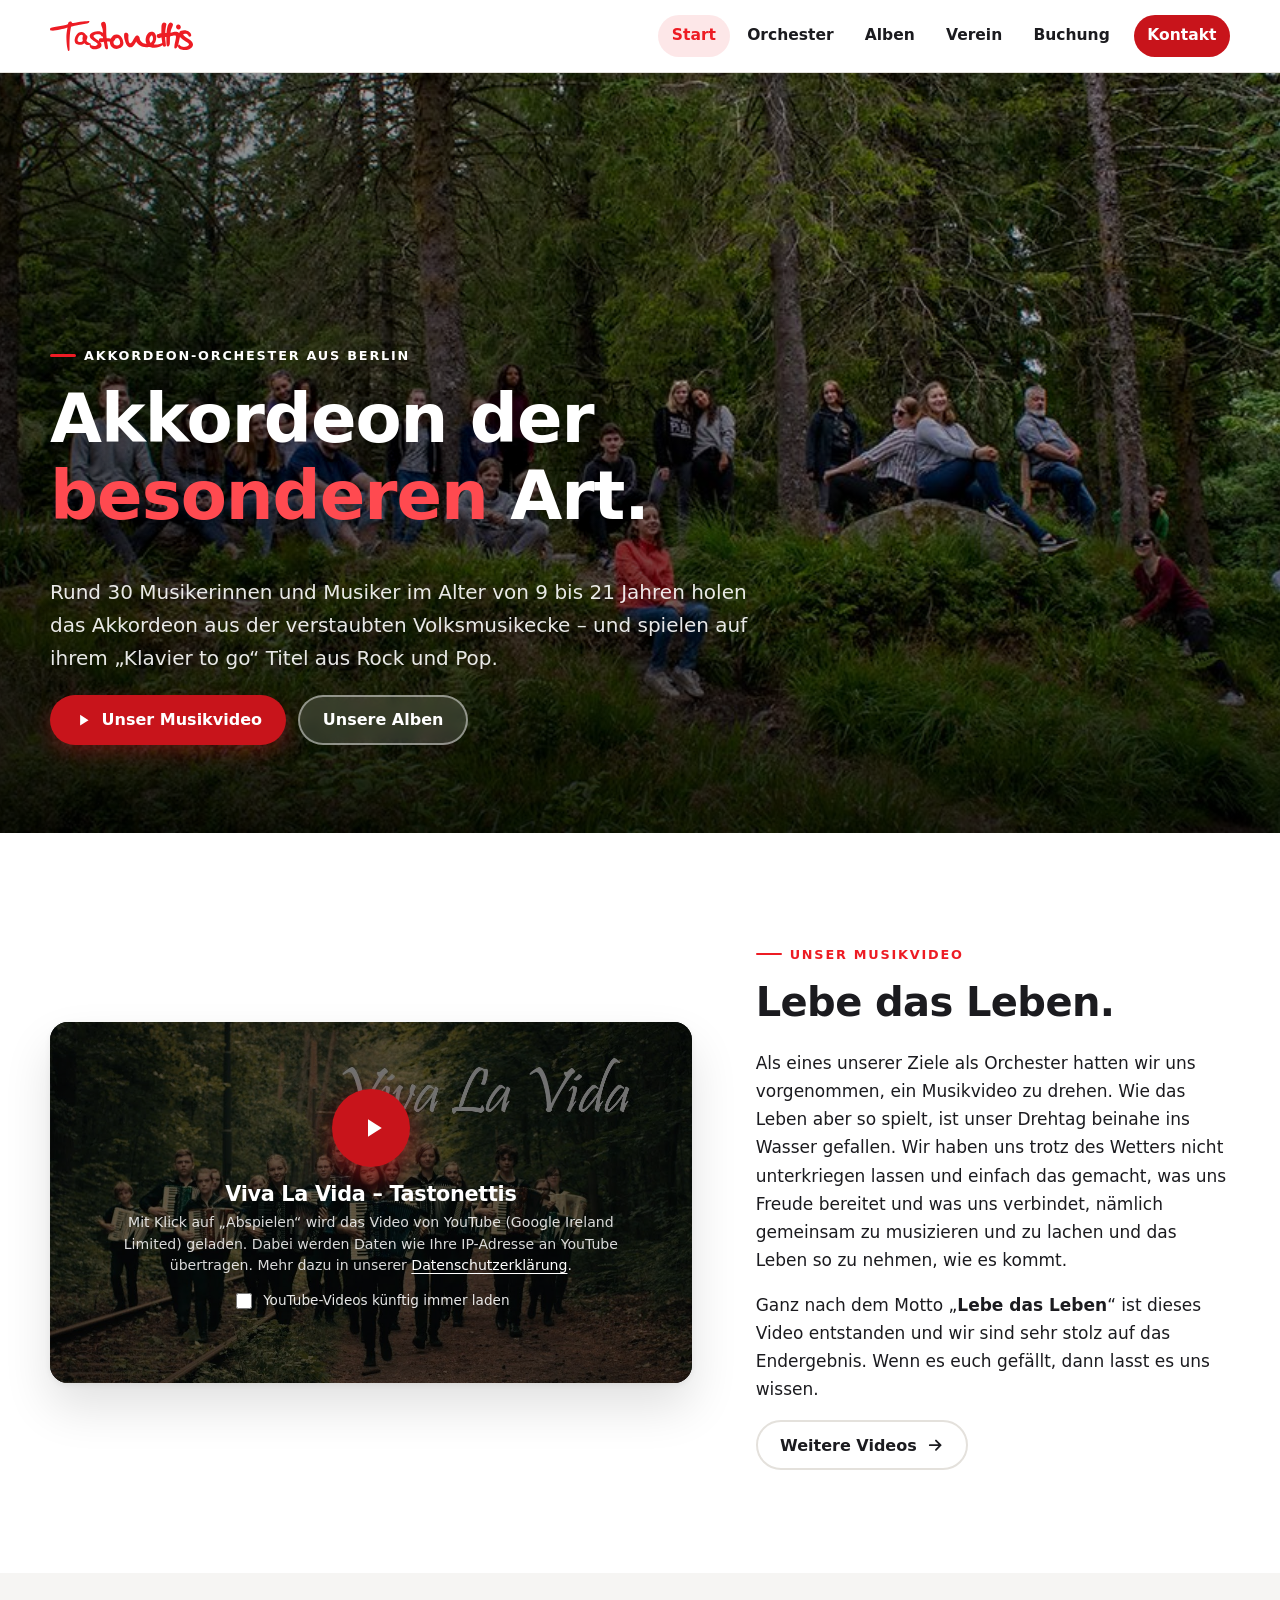
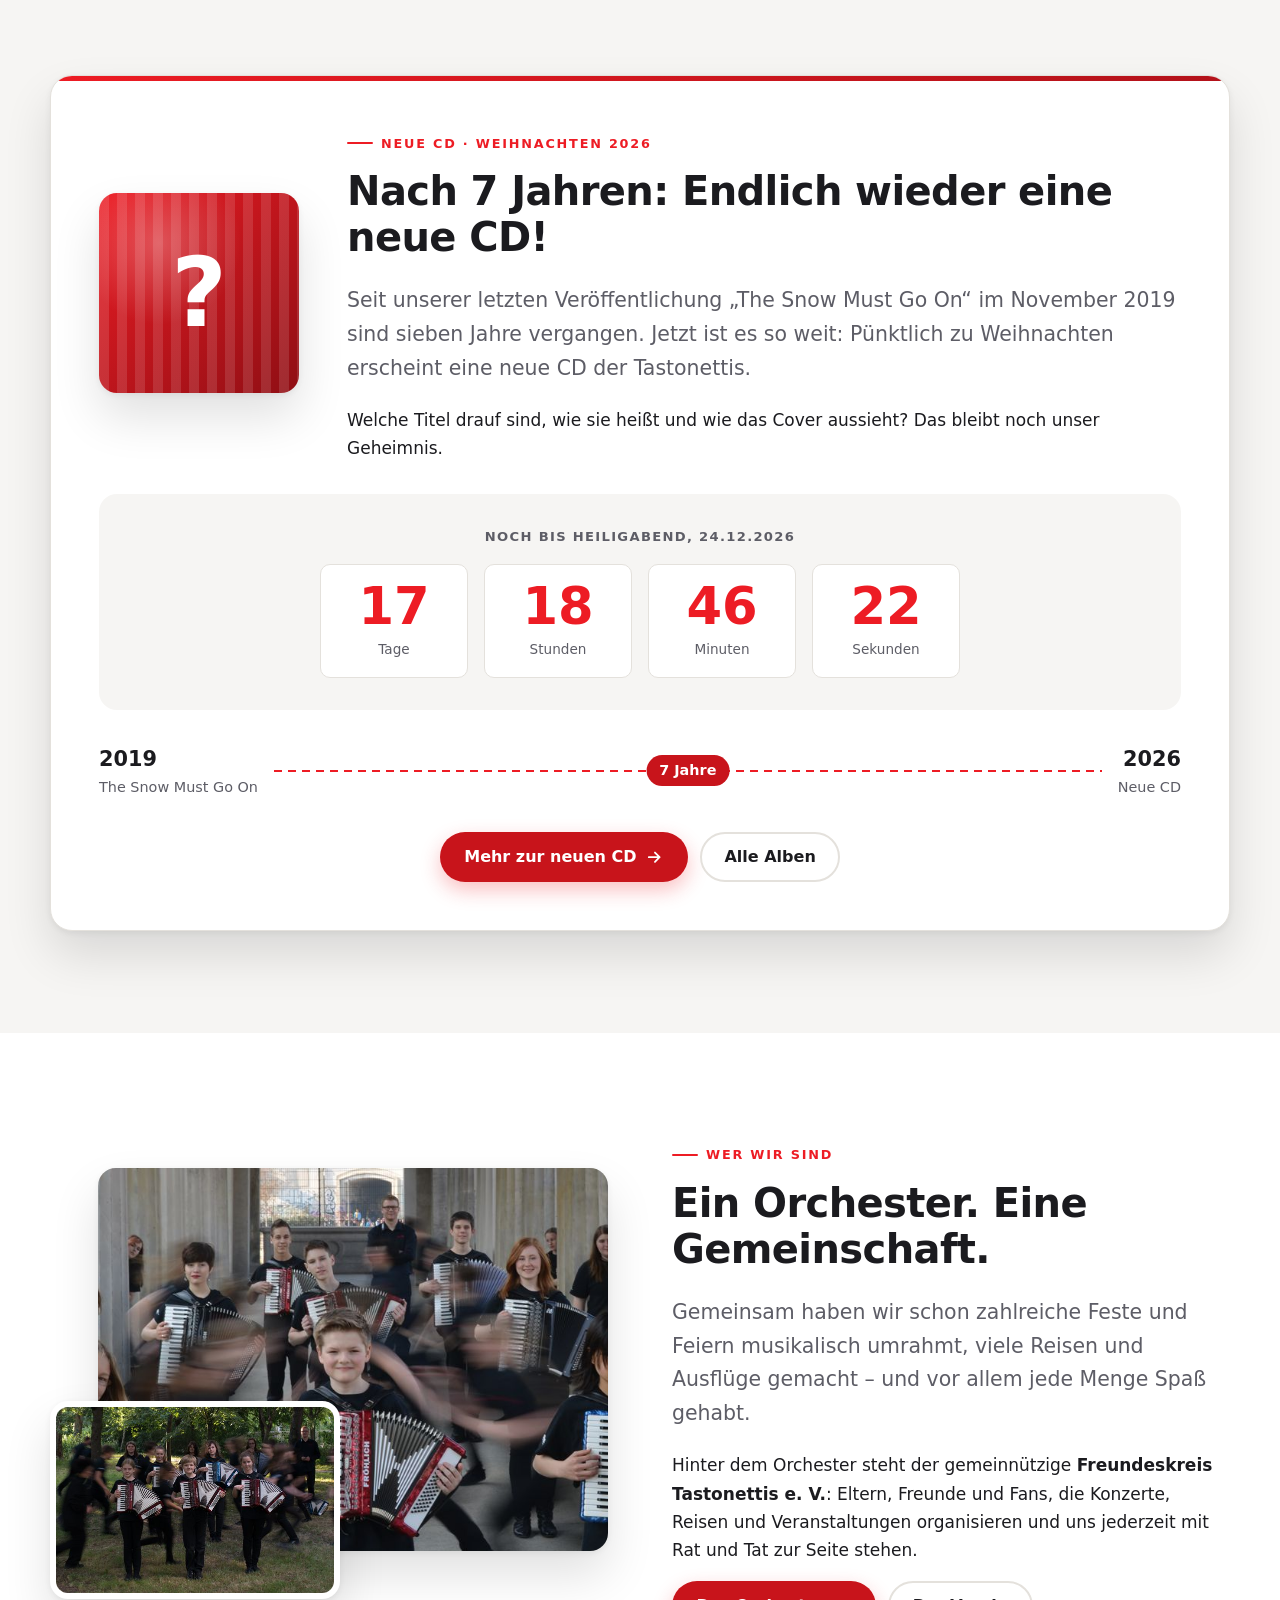
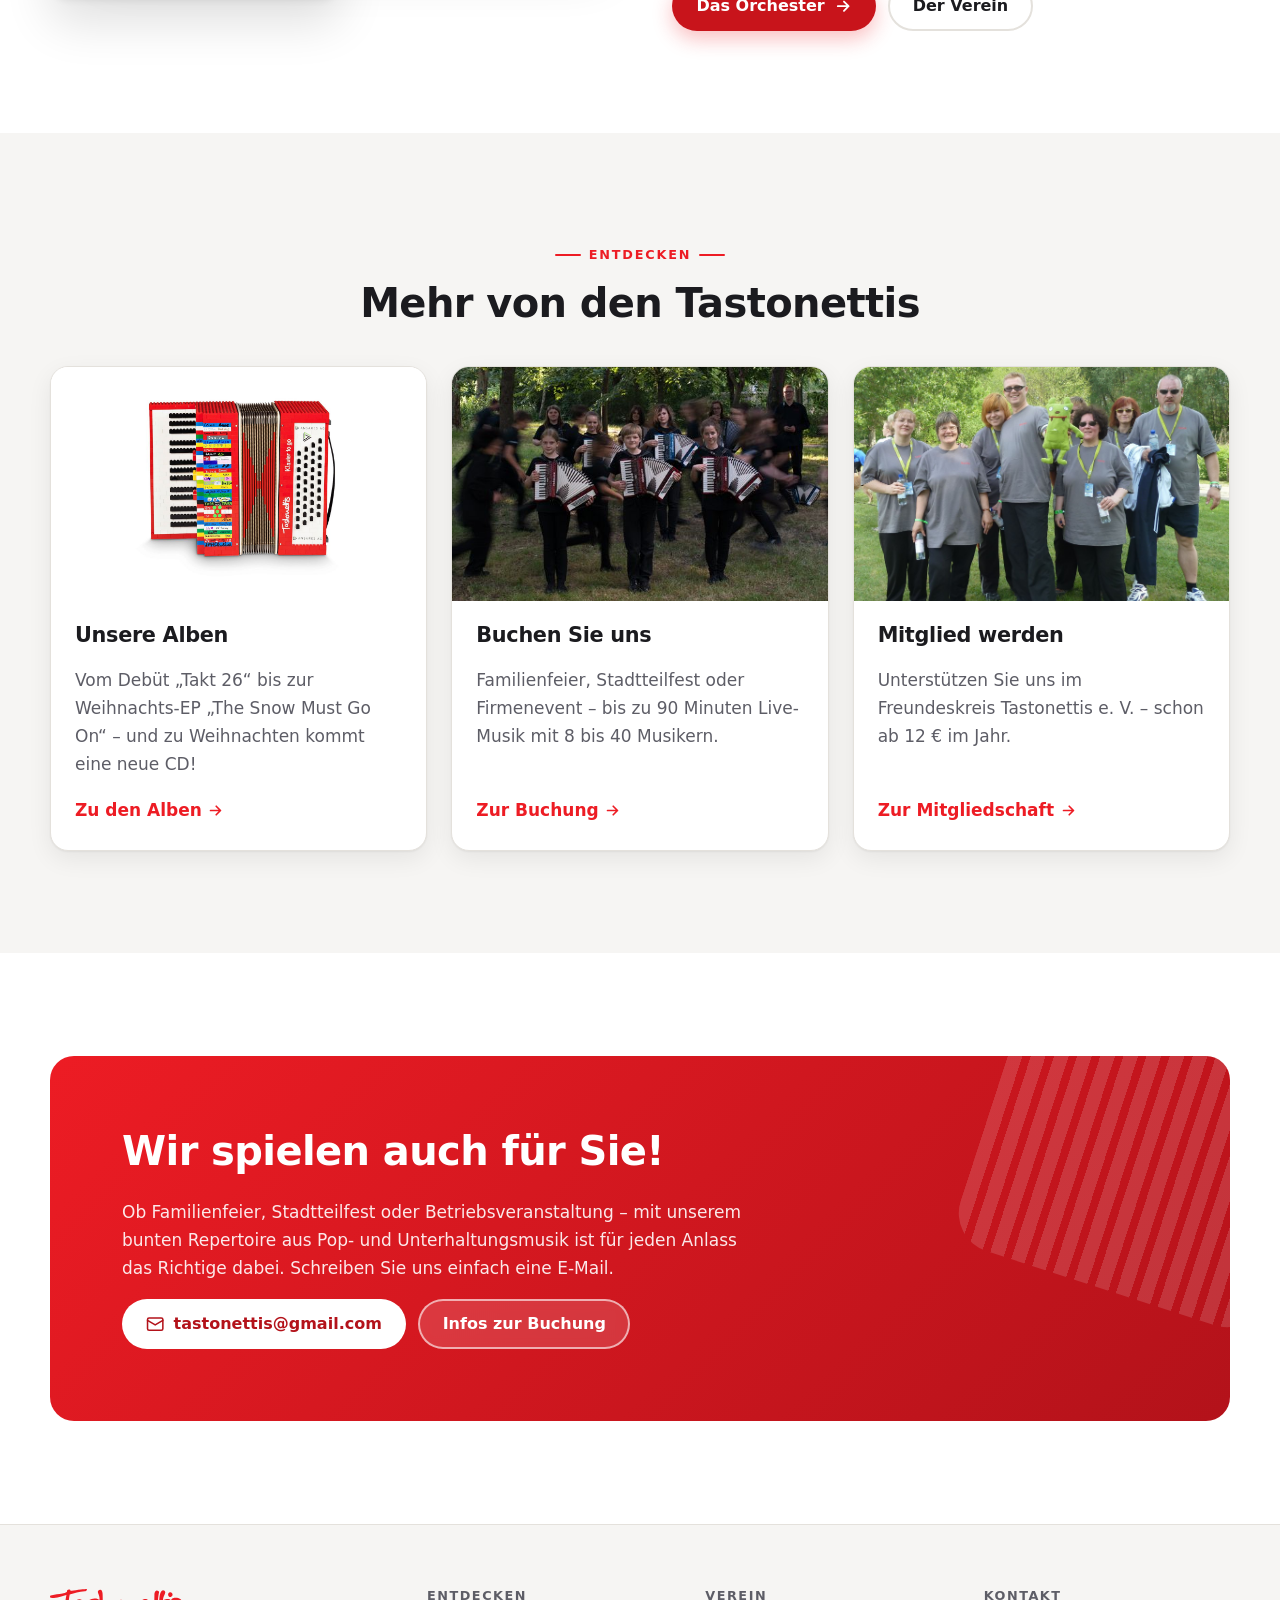
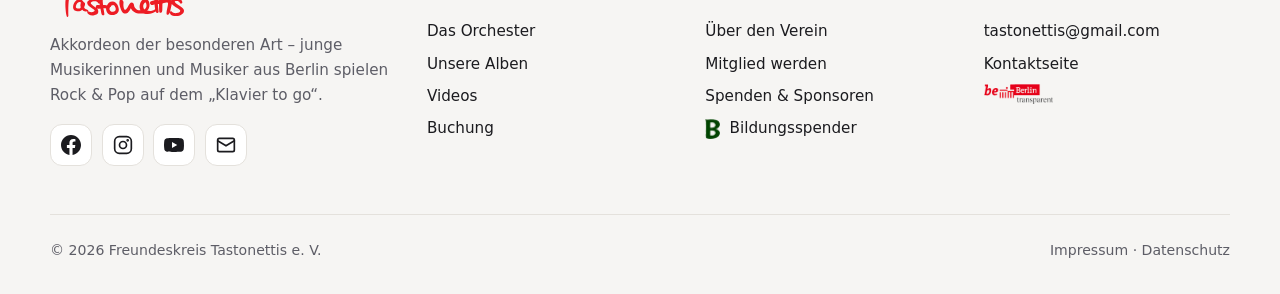
==== commit 7f8576d6: "Impressum und Datenschutzerklärung durch neue e-recht24-Texte ersetzen Texte wortgetreu aus den geli" ====
--- a/index.html
+++ b/index.html
@@ -17,7 +17,7 @@
   <meta property="og:image" content="https://tastonettis.de/assets/img/cover/norway.jpg">
   <link rel="icon" href="assets/img/favicon.ico" sizes="any">
   <link rel="apple-touch-icon" href="assets/img/apple-touch-icon.png">
-  <link rel="stylesheet" href="assets/css/style.css?v=f087e8c050">
+  <link rel="stylesheet" href="assets/css/style.css?v=b54132b40a">
   <script src="assets/js/main.js?v=cc8cda2e2d" defer></script>
 </head>
 <body>
@@ -62,7 +62,7 @@
     <div class="video-consent-inner">
       <button type="button" class="video-play" aria-label="Video „Viva La Vida – Tastonettis“ abspielen – lädt Inhalte von YouTube"><svg viewBox="0 0 24 24" fill="currentColor" aria-hidden="true"><path d="M8 5v14l11-7z"/></svg></button>
       <h3>Viva La Vida – Tastonettis</h3>
-      <p>Mit Klick auf „Abspielen“ wird das Video von YouTube (Google LLC) geladen. Dabei werden Daten wie Ihre IP-Adresse an YouTube übertragen. Mehr dazu in unserer <a href="datenschutz.html#dsg-thirdparty-youtube">Datenschutzerklärung</a>.</p>
+      <p>Mit Klick auf „Abspielen“ wird das Video von YouTube (Google Ireland Limited) geladen. Dabei werden Daten wie Ihre IP-Adresse an YouTube übertragen. Mehr dazu in unserer <a href="datenschutz.html#youtube-mit-erweitertem-datenschutz">Datenschutzerklärung</a>.</p>
       <label><input type="checkbox"> YouTube-Videos künftig immer laden</label>
     </div>
   </div>
--- a/assets/css/style.css
+++ b/assets/css/style.css
@@ -429,10 +429,19 @@
 
 /* ---------- Rechtstexte ---------- */
 .legal { max-width: 860px; }
-.legal h2 { font-size: 1.6rem; margin-top: 2.2rem; }
-.legal h3 { font-size: 1.15rem; margin-top: 2rem; scroll-margin-top: 90px; }
-.legal p { overflow-wrap: anywhere; }
-.legal-box { margin-bottom: 2.5rem; }
+.legal > :first-child { margin-top: 0; }
+.legal h2 {
+  font-size: clamp(1.4rem, 2.6vw, 1.75rem); margin: 3.2rem 0 1.2rem; padding-top: 1.6rem;
+  border-top: 1px solid var(--border); scroll-margin-top: 90px;
+}
+.legal > h2:first-child { border-top: 0; padding-top: 0; }
+.legal h3 { font-size: 1.2rem; margin: 2.2rem 0 .7rem; scroll-margin-top: 90px; }
+.legal h4 { font-size: 1.02rem; margin: 1.6rem 0 .5rem; color: var(--brand); scroll-margin-top: 90px; }
+.legal p, .legal li { overflow-wrap: anywhere; hyphens: auto; -webkit-hyphens: auto; }
+.legal ul { margin: 0 0 1em; padding-left: 1.3em; }
+.legal li { margin-bottom: .6rem; }
+.legal li::marker { color: var(--brand); }
+.legal p:has(br) { background: var(--bg-alt); border-left: 3px solid var(--brand); padding: .9rem 1.2rem; border-radius: 0 var(--radius-sm) var(--radius-sm) 0; }
 
 /* ---------- Footer ---------- */
 .site-footer { background: var(--bg-alt); border-top: 1px solid var(--border); padding: 4rem 0 2rem; font-size: .95rem; }
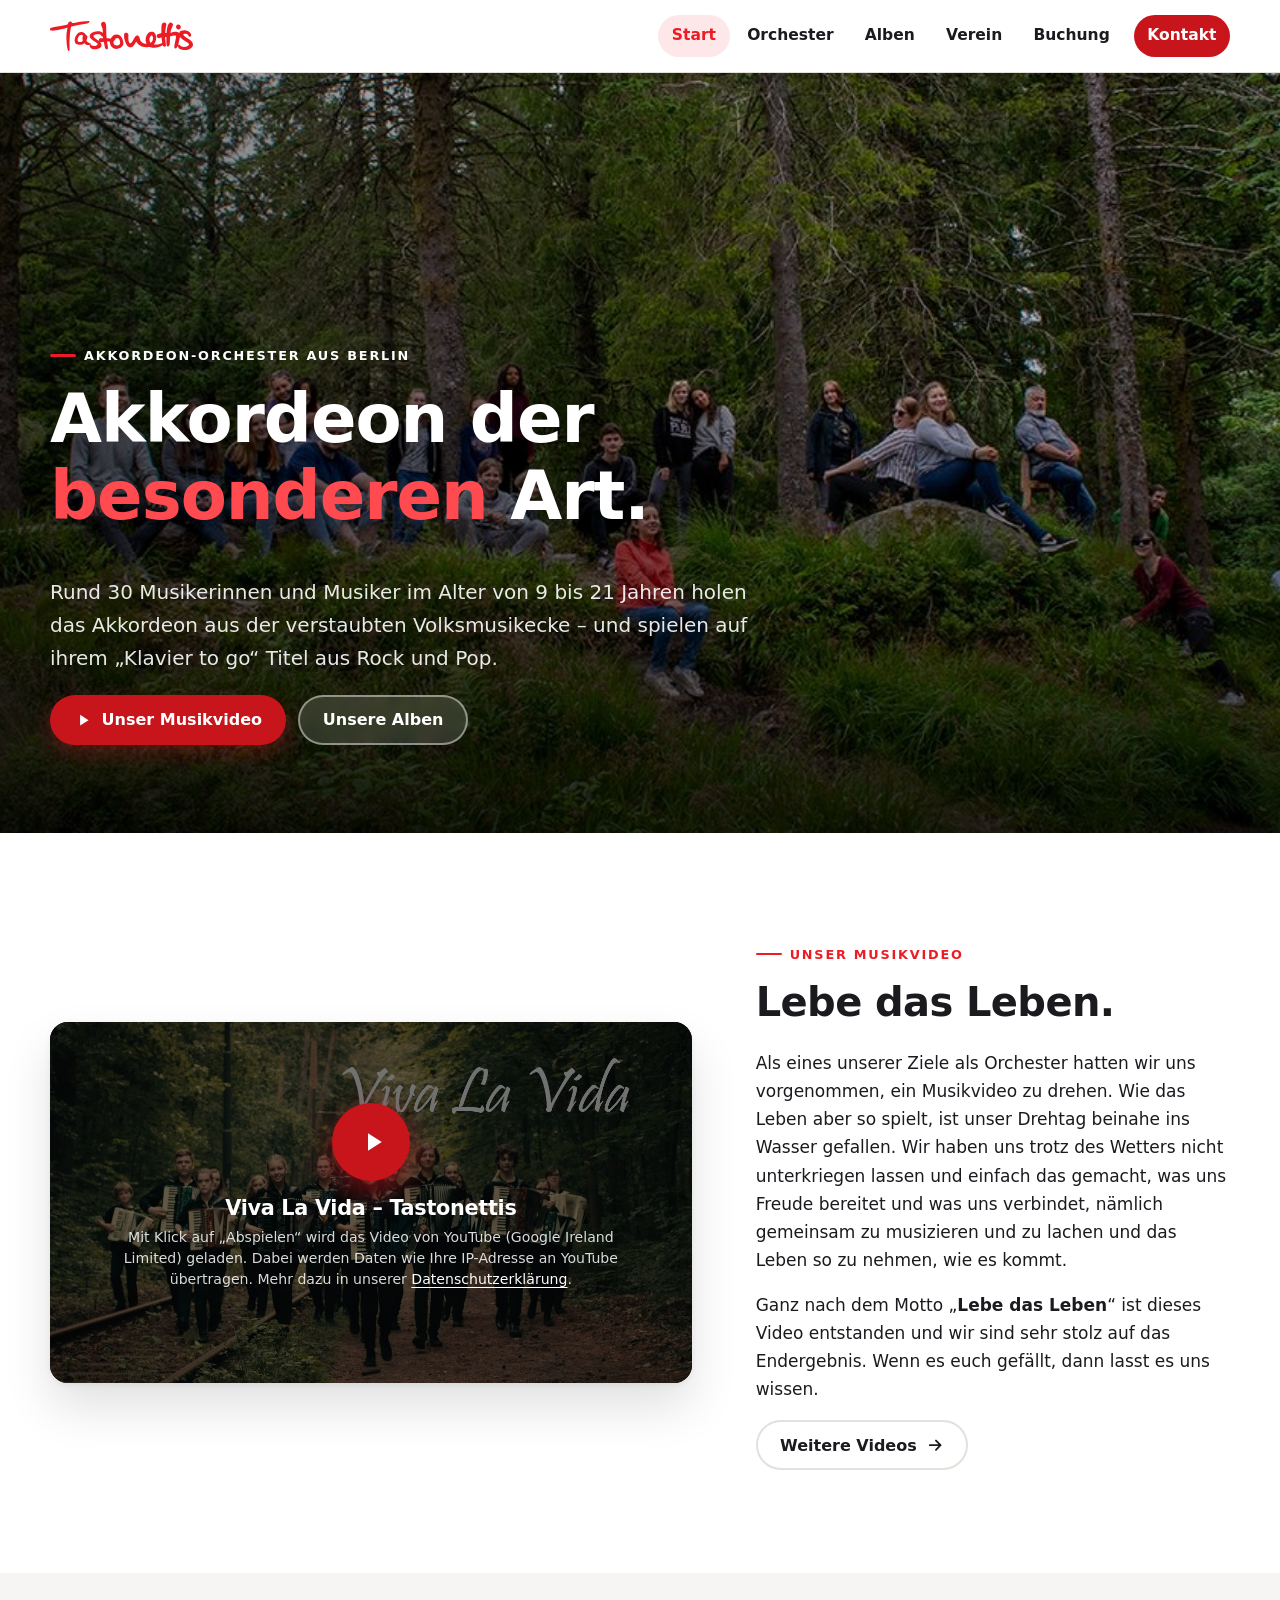
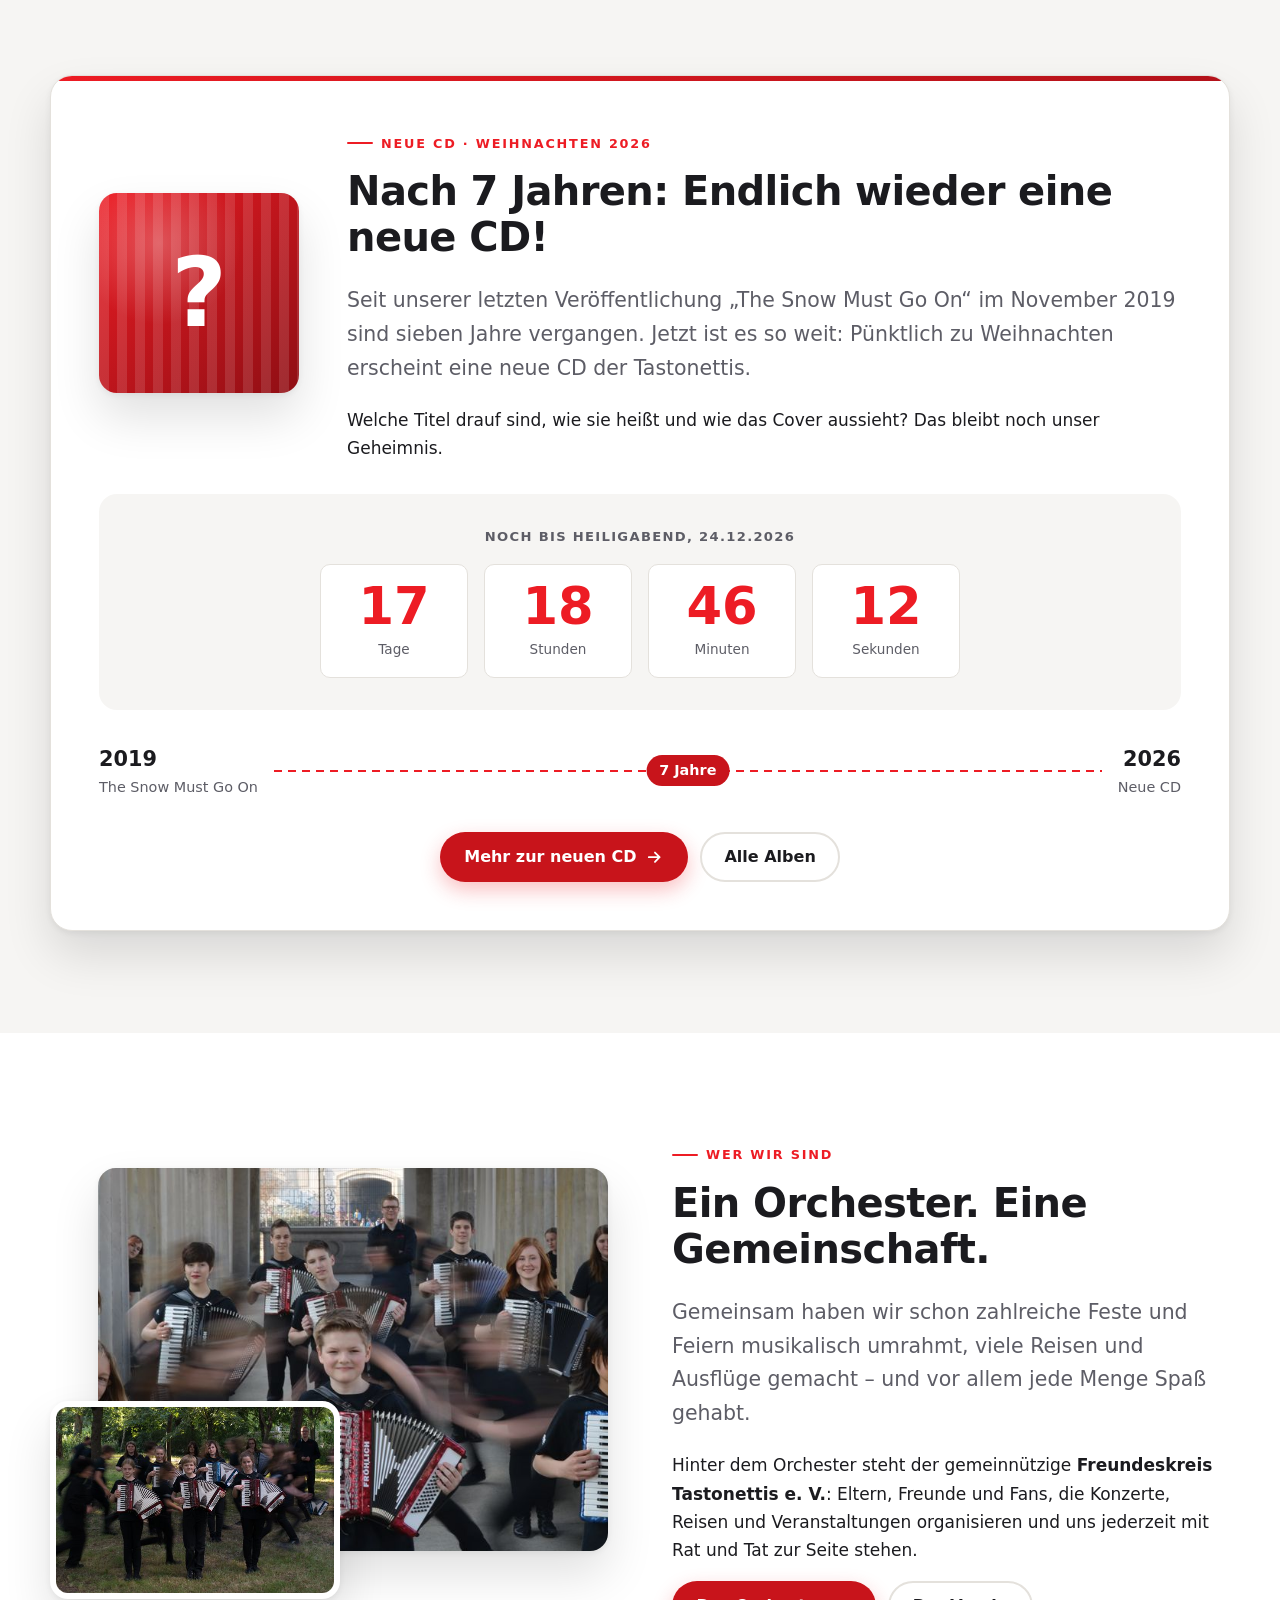
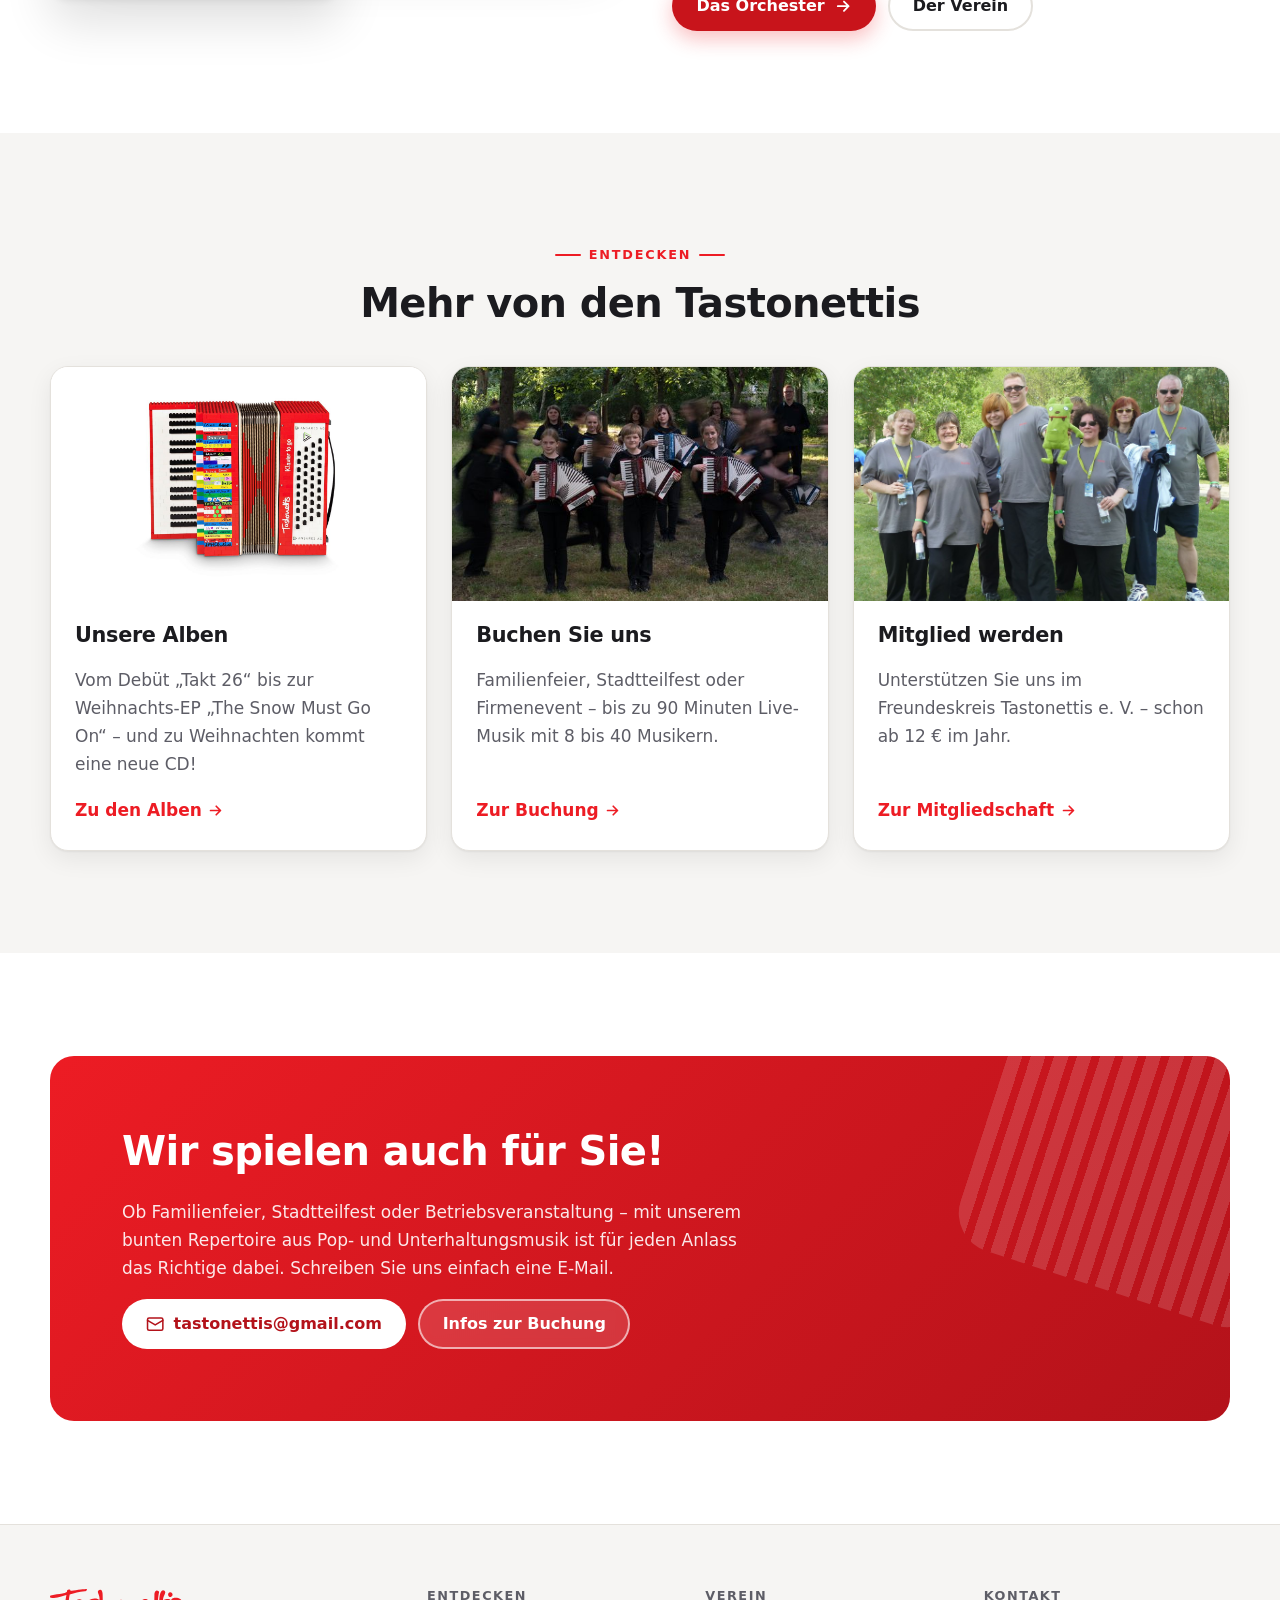
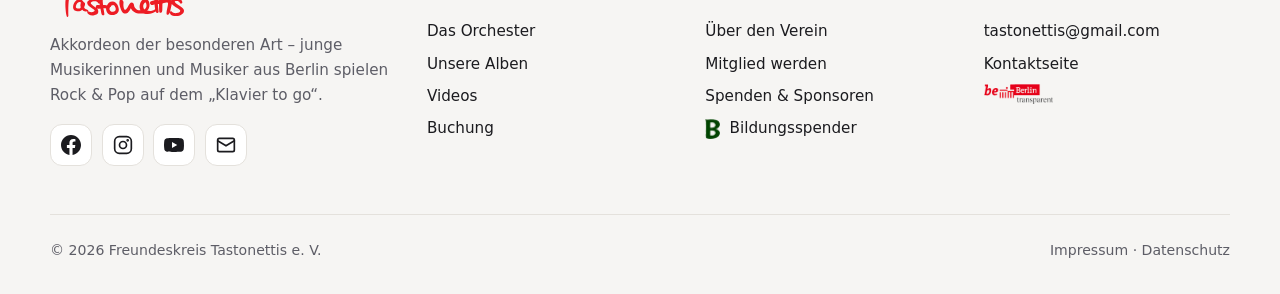
==== commit 95c16232: "Doppelname, einheitliche E-Mail-Adresse, YouTube-Zustimmung nicht mehr speichern - Manuel Kunschmann" ====
--- a/index.html
+++ b/index.html
@@ -17,8 +17,8 @@
   <meta property="og:image" content="https://tastonettis.de/assets/img/cover/norway.jpg">
   <link rel="icon" href="assets/img/favicon.ico" sizes="any">
   <link rel="apple-touch-icon" href="assets/img/apple-touch-icon.png">
-  <link rel="stylesheet" href="assets/css/style.css?v=b54132b40a">
-  <script src="assets/js/main.js?v=cc8cda2e2d" defer></script>
+  <link rel="stylesheet" href="assets/css/style.css?v=28ddd1bb68">
+  <script src="assets/js/main.js?v=f132d3e5ae" defer></script>
 </head>
 <body>
   <a class="skip-link" href="#inhalt">Zum Inhalt springen</a>
@@ -63,7 +63,6 @@
       <button type="button" class="video-play" aria-label="Video „Viva La Vida – Tastonettis“ abspielen – lädt Inhalte von YouTube"><svg viewBox="0 0 24 24" fill="currentColor" aria-hidden="true"><path d="M8 5v14l11-7z"/></svg></button>
       <h3>Viva La Vida – Tastonettis</h3>
       <p>Mit Klick auf „Abspielen“ wird das Video von YouTube (Google Ireland Limited) geladen. Dabei werden Daten wie Ihre IP-Adresse an YouTube übertragen. Mehr dazu in unserer <a href="datenschutz.html#youtube-mit-erweitertem-datenschutz">Datenschutzerklärung</a>.</p>
-      <label><input type="checkbox"> YouTube-Videos künftig immer laden</label>
     </div>
   </div>
 </div>
@@ -214,7 +213,6 @@
         <span>&copy; <span data-year>2026</span> Freundeskreis Tastonettis e.&nbsp;V.</span>
         <span>
           <a href="impressum.html">Impressum</a> &middot; <a href="datenschutz.html">Datenschutz</a>
-          <span data-revoke-consent hidden> &middot; <button type="button" class="linklike">YouTube-Einwilligung widerrufen</button></span>
         </span>
       </div>
     </div>
--- a/assets/css/style.css
+++ b/assets/css/style.css
@@ -279,12 +279,9 @@
 .video-consent h3 { margin-bottom: .35rem; color: #fff; }
 .video-consent p { font-size: .88rem; line-height: 1.5; color: rgba(255,255,255,.85); margin-bottom: .8rem; }
 .video-consent p a { color: #fff; }
-.video-consent label { font-size: .85rem; display: inline-flex; gap: .5rem; align-items: center; cursor: pointer; color: rgba(255,255,255,.9); }
-.video-consent input { accent-color: var(--brand); width: 16px; height: 16px; }
 @media (max-width: 560px) {
   .video-consent p { font-size: .72rem; line-height: 1.4; margin-bottom: .4rem; }
   .video-consent h3 { display: none; }
-  .video-consent label { font-size: .75rem; }
   .video-play { width: 58px; height: 58px; margin-bottom: .5rem; }
   .video-consent-inner { padding: .8rem; }
 }
@@ -292,7 +289,7 @@
 .video-list { display: grid; grid-template-columns: repeat(3, 1fr); gap: 1.5rem; }
 .video-list .video-embed { border-radius: var(--radius-sm); box-shadow: var(--shadow); }
 .video-list .video-consent h3 { font-size: 1rem; }
-.video-list .video-consent p, .video-list .video-consent label { display: none; }
+.video-list .video-consent p { display: none; }
 .video-list .video-play { width: 58px; height: 58px; margin-bottom: .4rem; }
 .video-list figcaption { font-weight: 600; color: var(--text); }
 .video-list figcaption span { display: block; font-weight: 400; color: var(--text-muted); font-size: .85rem; }
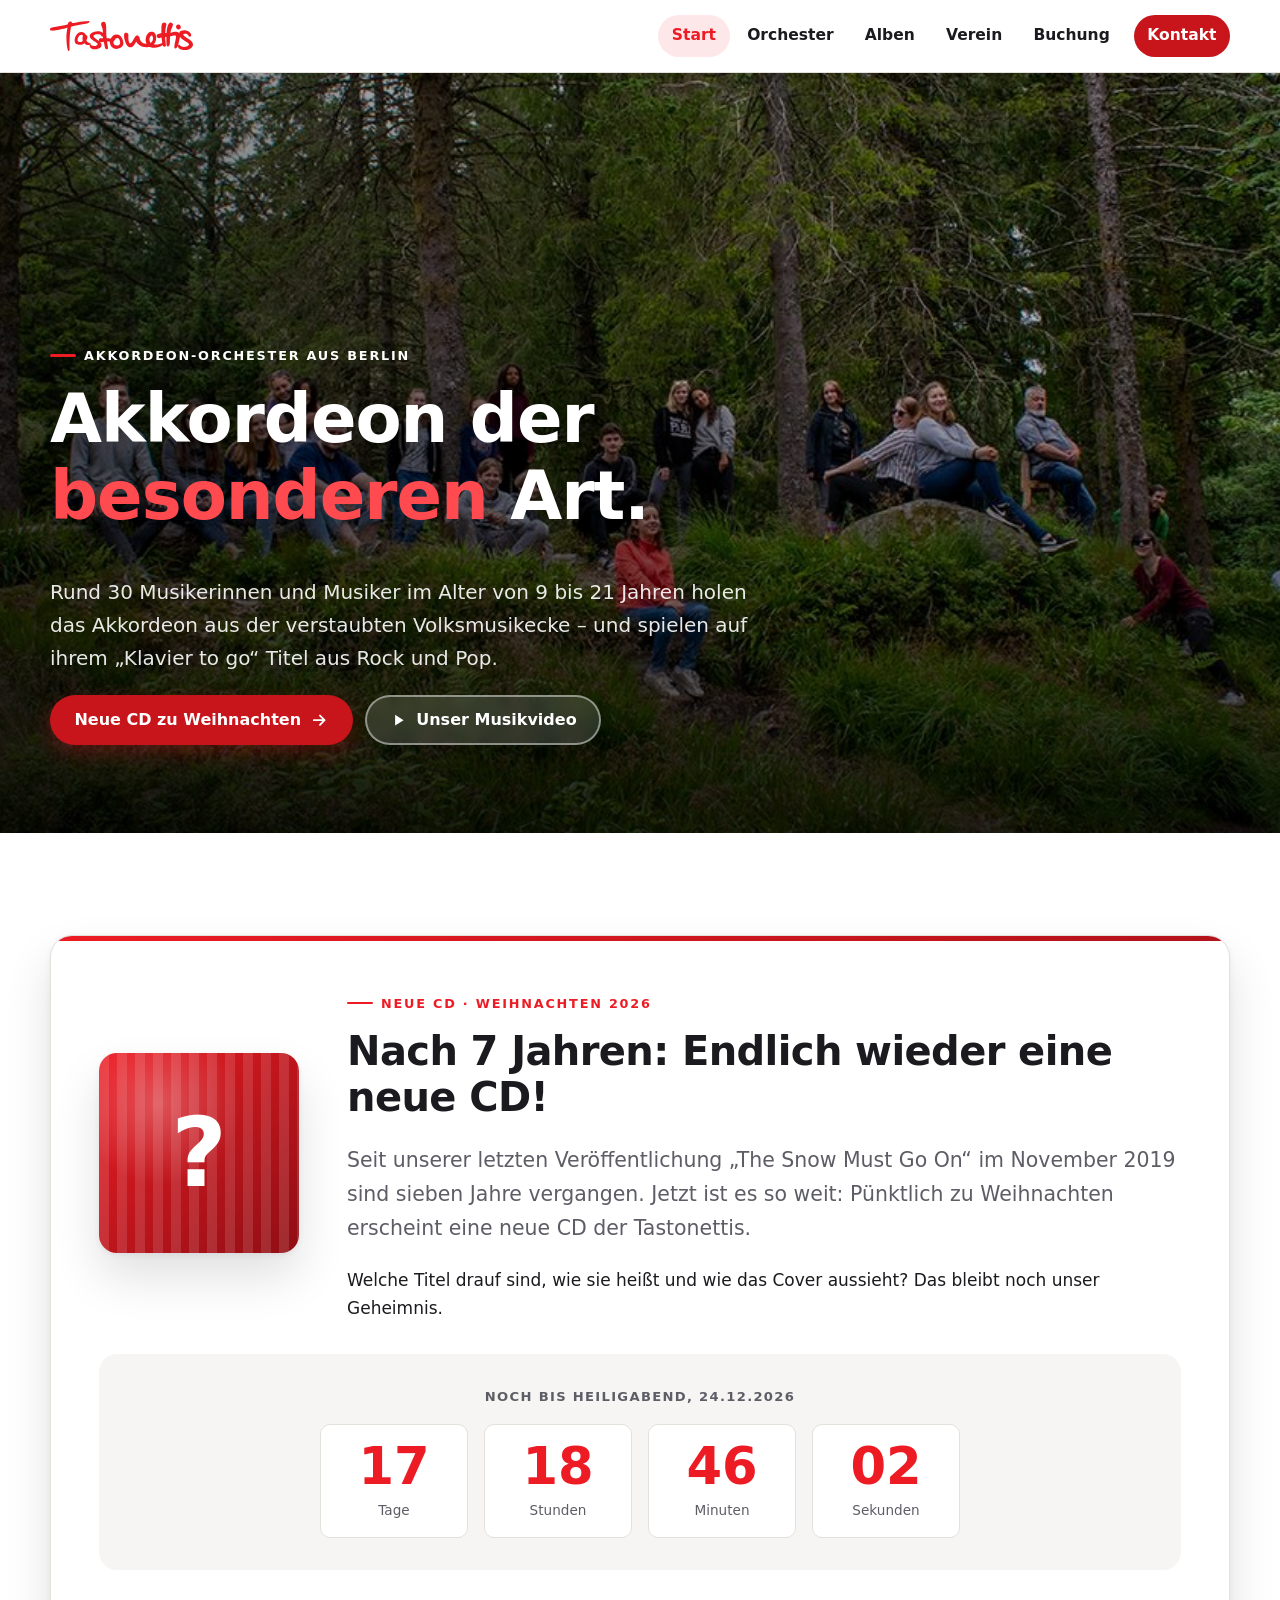
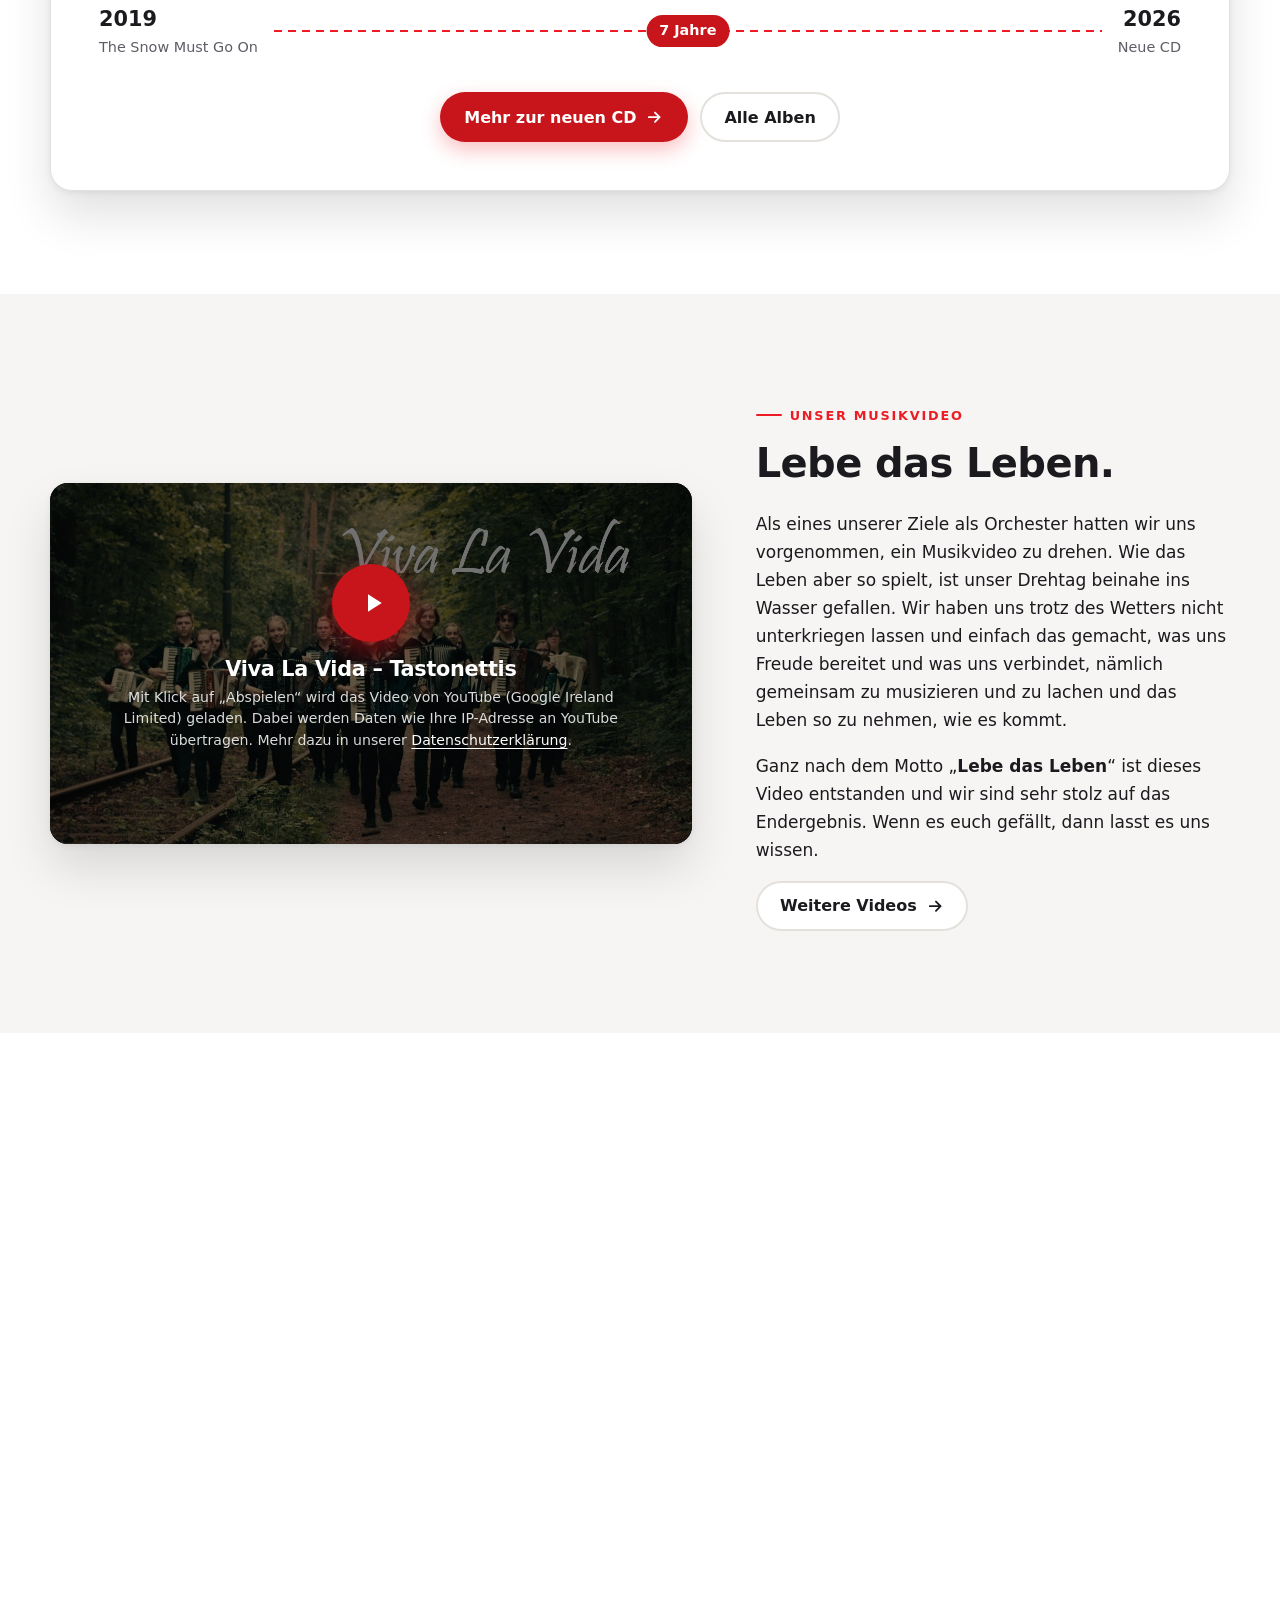
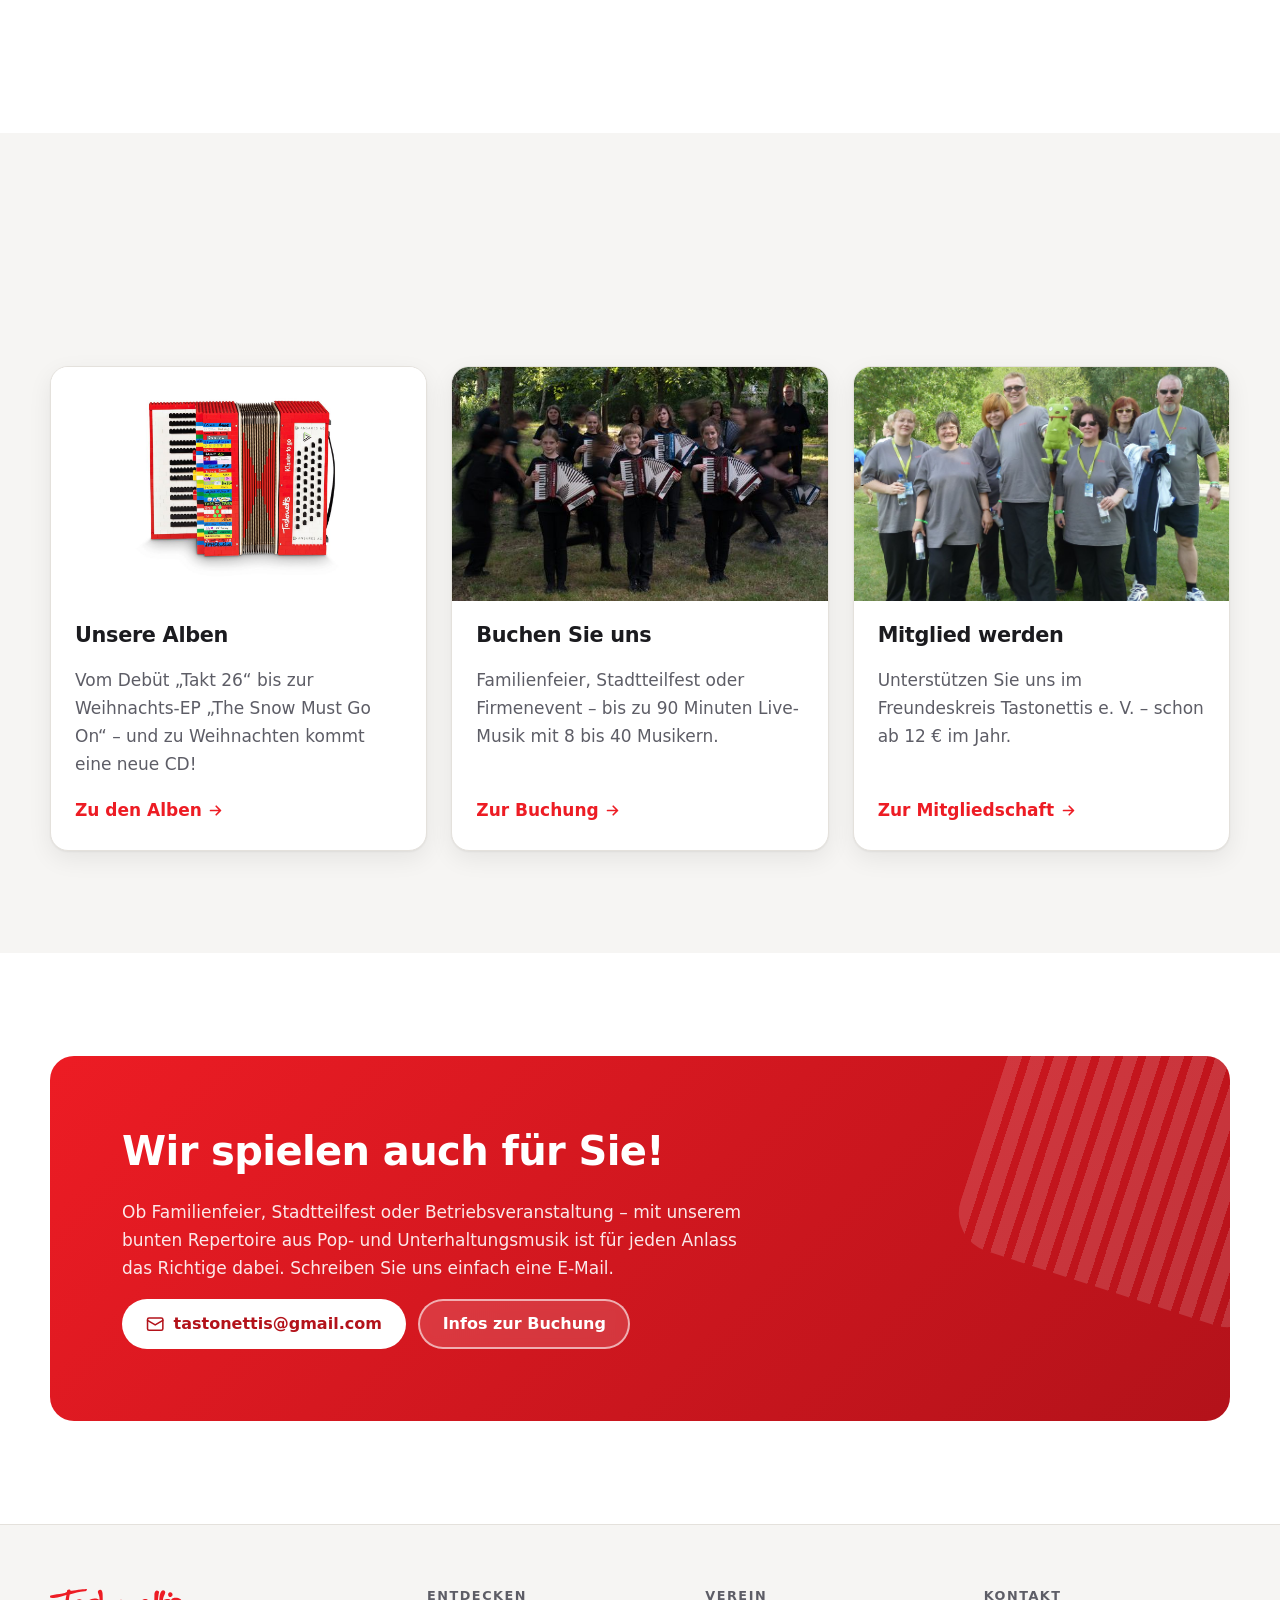
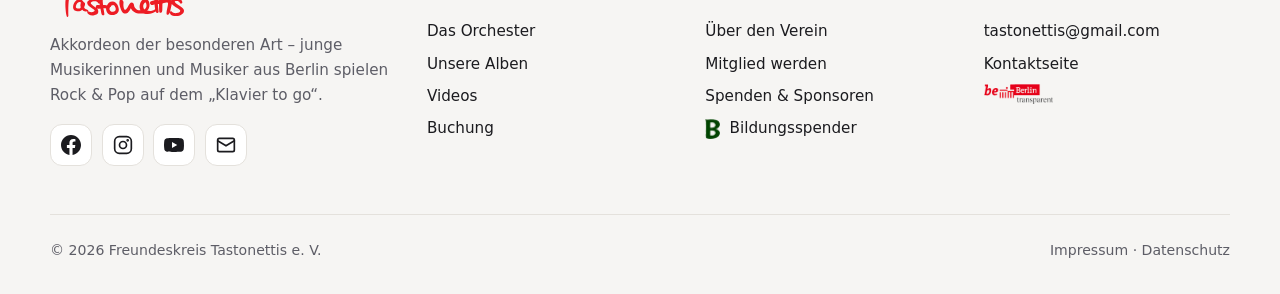
==== commit 773cc5b3: "Startseite: neue CD direkt unter dem Titelbild, vor dem Musikvideo Hauptbutton im Titelbild führt je" ====
--- a/index.html
+++ b/index.html
@@ -47,13 +47,48 @@
         <h1>Akkordeon der <span class="accent">besonderen</span> Art.</h1>
         <p>Rund 30 Musikerinnen und Musiker im Alter von 9 bis 21 Jahren holen das Akkordeon aus der verstaubten Volksmusikecke – und spielen auf ihrem „Klavier to go“ Titel aus Rock und Pop.</p>
         <div class="btn-row">
-          <a class="btn btn-primary" href="#video"><svg viewBox="0 0 24 24" fill="currentColor" aria-hidden="true"><path d="M8 5v14l11-7z"/></svg> Unser Musikvideo</a>
-          <a class="btn btn-light" href="alben.html">Unsere Alben</a>
-        </div>
-      </div>
-    </section>
-
-    <section class="section" id="video">
+          <a class="btn btn-primary" href="#neue-cd">Neue CD zu Weihnachten <svg viewBox="0 0 24 24" fill="none" stroke="currentColor" stroke-width="2.4" stroke-linecap="round" stroke-linejoin="round" aria-hidden="true"><path d="M5 12h14M13 6l6 6-6 6"/></svg></a>
+          <a class="btn btn-light" href="#video"><svg viewBox="0 0 24 24" fill="currentColor" aria-hidden="true"><path d="M8 5v14l11-7z"/></svg> Unser Musikvideo</a>
+        </div>
+      </div>
+    </section>
+
+    <section class="section" id="neue-cd">
+      <div class="container">
+        <article class="teaser-cd reveal" id="weihnachts-cd-start">
+          <div class="teaser-cd-head">
+            <div class="teaser-cd-art" aria-hidden="true"><span>?</span></div>
+            <div>
+              <span class="eyebrow">Neue CD · Weihnachten 2026</span>
+              <h2>Nach 7 Jahren: Endlich wieder eine neue CD!</h2>
+              <p class="lead">Seit unserer letzten Veröffentlichung „The Snow Must Go On“ im November 2019 sind sieben Jahre vergangen. Jetzt ist es so weit: Pünktlich zu Weihnachten erscheint eine neue CD der Tastonettis.</p>
+              <p>Welche Titel drauf sind, wie sie heißt und wie das Cover aussieht? Das bleibt noch unser Geheimnis.</p>
+            </div>
+          </div>
+          <div class="countdown" data-countdown="2026-12-24T00:00:00+01:00" aria-live="off">
+            <p class="countdown-label">Noch bis Heiligabend, 24.12.2026</p>
+            <div class="countdown-grid" role="timer" aria-label="Countdown bis zum 24. Dezember 2026">
+              <div><strong data-cd="days">–</strong><span>Tage</span></div>
+              <div><strong data-cd="hours">–</strong><span>Stunden</span></div>
+              <div><strong data-cd="minutes">–</strong><span>Minuten</span></div>
+              <div><strong data-cd="seconds">–</strong><span>Sekunden</span></div>
+            </div>
+            <p class="countdown-done" hidden>Frohe Weihnachten! Die neue CD ist da.</p>
+          </div>
+          <div class="teaser-cd-gap">
+            <span><strong>2019</strong>The Snow Must Go On</span>
+            <span class="teaser-cd-line" aria-hidden="true"><em>7 Jahre</em></span>
+            <span><strong>2026</strong>Neue CD</span>
+          </div>
+          <div class="btn-row" style="margin-top:2rem;justify-content:center">
+            <a class="btn btn-primary" href="alben.html#weihnachts-cd">Mehr zur neuen CD <svg viewBox="0 0 24 24" fill="none" stroke="currentColor" stroke-width="2.4" stroke-linecap="round" stroke-linejoin="round" aria-hidden="true"><path d="M5 12h14M13 6l6 6-6 6"/></svg></a>
+            <a class="btn btn-ghost" href="alben.html">Alle Alben</a>
+          </div>        </article>
+
+      </div>
+    </section>
+
+    <section class="section section--alt" id="video">
       <div class="container split split--wide-left">
         <div class="reveal">
           <div class="video-embed" data-youtube="FFWBftLy54Y" data-title="Viva La Vida – Tastonettis">
@@ -74,41 +109,6 @@
           <p>Ganz nach dem Motto „<strong>Lebe das Leben</strong>“ ist dieses Video entstanden und wir sind sehr stolz auf das Endergebnis. Wenn es euch gefällt, dann lasst es uns wissen.</p>
           <a class="btn btn-ghost" href="orchester.html#videos">Weitere Videos <svg viewBox="0 0 24 24" fill="none" stroke="currentColor" stroke-width="2.4" stroke-linecap="round" stroke-linejoin="round" aria-hidden="true"><path d="M5 12h14M13 6l6 6-6 6"/></svg></a>
         </div>
-      </div>
-    </section>
-
-    <section class="section section--alt" id="neue-cd">
-      <div class="container">
-        <article class="teaser-cd reveal" id="weihnachts-cd-start">
-          <div class="teaser-cd-head">
-            <div class="teaser-cd-art" aria-hidden="true"><span>?</span></div>
-            <div>
-              <span class="eyebrow">Neue CD · Weihnachten 2026</span>
-              <h2>Nach 7 Jahren: Endlich wieder eine neue CD!</h2>
-              <p class="lead">Seit unserer letzten Veröffentlichung „The Snow Must Go On“ im November 2019 sind sieben Jahre vergangen. Jetzt ist es so weit: Pünktlich zu Weihnachten erscheint eine neue CD der Tastonettis.</p>
-              <p>Welche Titel drauf sind, wie sie heißt und wie das Cover aussieht? Das bleibt noch unser Geheimnis.</p>
-            </div>
-          </div>
-          <div class="countdown" data-countdown="2026-12-24T00:00:00+01:00" aria-live="off">
-            <p class="countdown-label">Noch bis Heiligabend, 24.12.2026</p>
-            <div class="countdown-grid" role="timer" aria-label="Countdown bis zum 24. Dezember 2026">
-              <div><strong data-cd="days">–</strong><span>Tage</span></div>
-              <div><strong data-cd="hours">–</strong><span>Stunden</span></div>
-              <div><strong data-cd="minutes">–</strong><span>Minuten</span></div>
-              <div><strong data-cd="seconds">–</strong><span>Sekunden</span></div>
-            </div>
-            <p class="countdown-done" hidden>Frohe Weihnachten! Die neue CD ist da.</p>
-          </div>
-          <div class="teaser-cd-gap">
-            <span><strong>2019</strong>The Snow Must Go On</span>
-            <span class="teaser-cd-line" aria-hidden="true"><em>7 Jahre</em></span>
-            <span><strong>2026</strong>Neue CD</span>
-          </div>
-          <div class="btn-row" style="margin-top:2rem;justify-content:center">
-            <a class="btn btn-primary" href="alben.html#weihnachts-cd">Mehr zur neuen CD <svg viewBox="0 0 24 24" fill="none" stroke="currentColor" stroke-width="2.4" stroke-linecap="round" stroke-linejoin="round" aria-hidden="true"><path d="M5 12h14M13 6l6 6-6 6"/></svg></a>
-            <a class="btn btn-ghost" href="alben.html">Alle Alben</a>
-          </div>        </article>
-
       </div>
     </section>
 
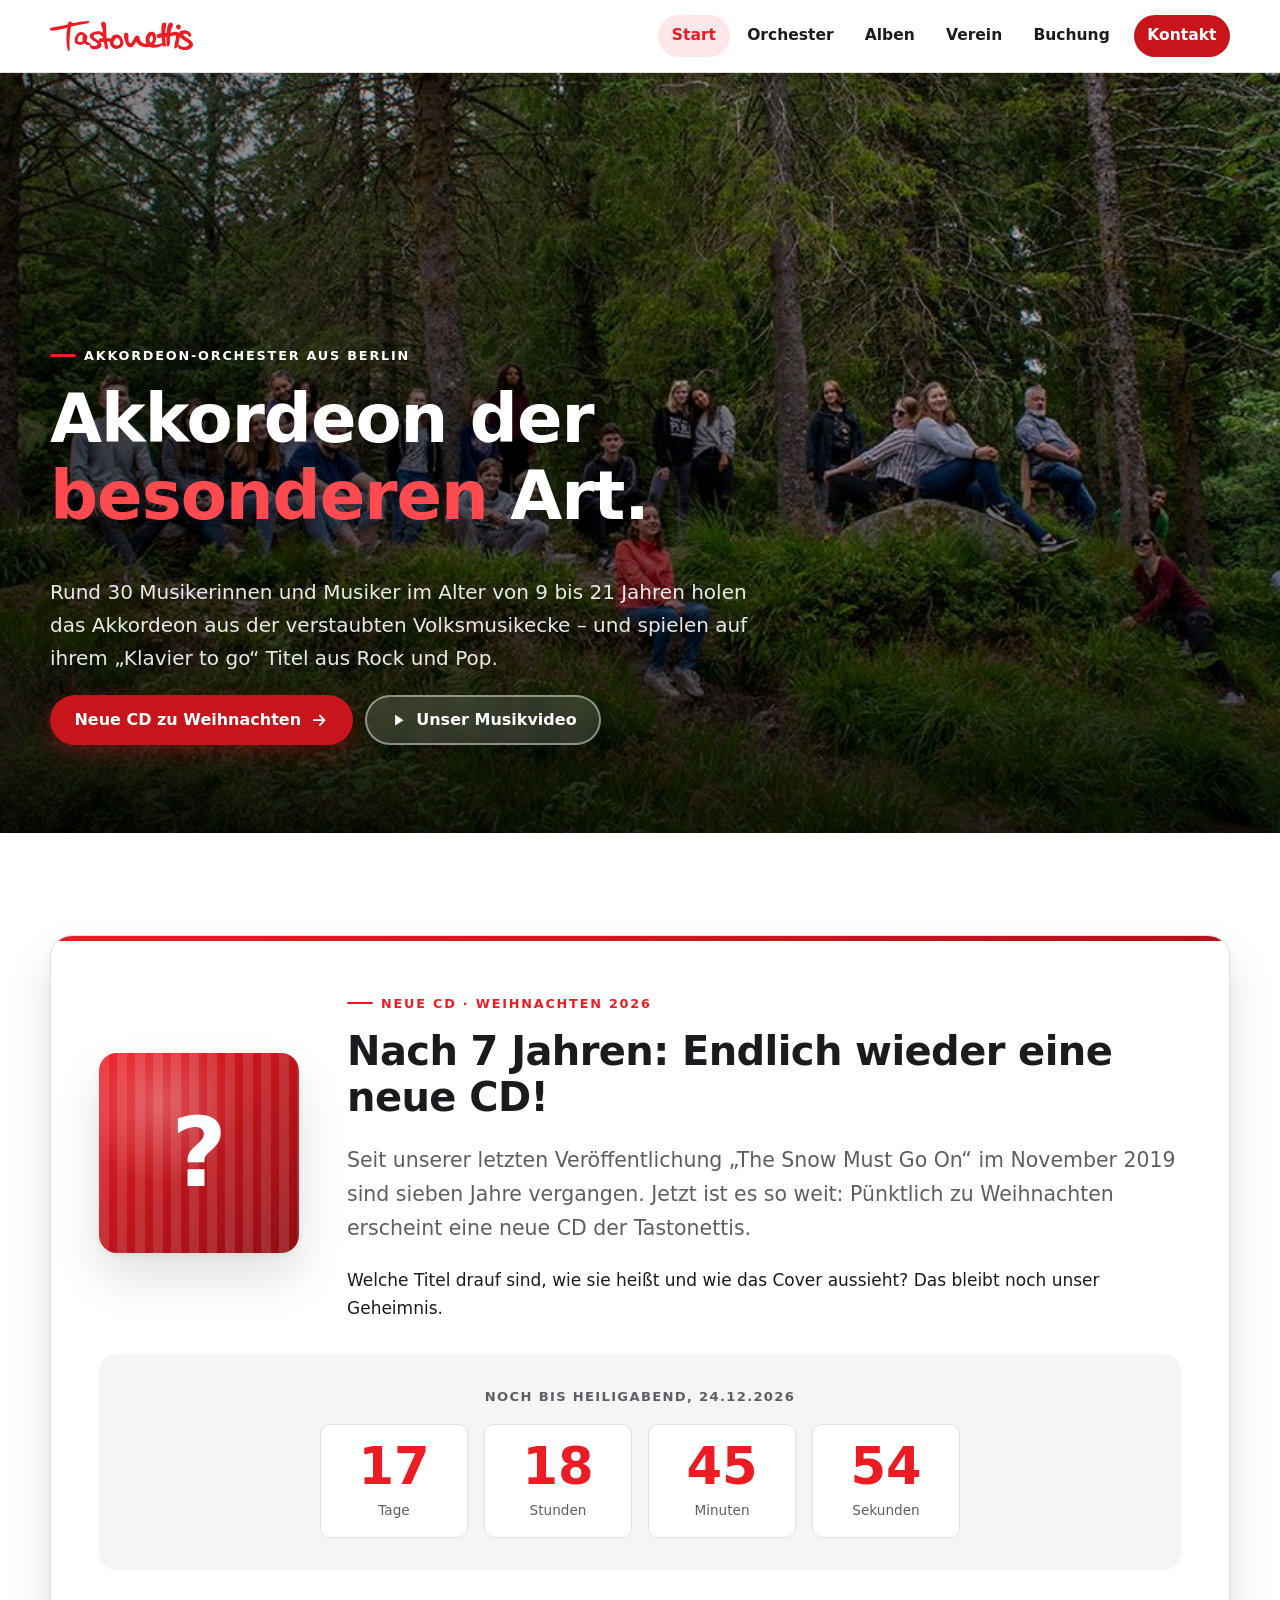
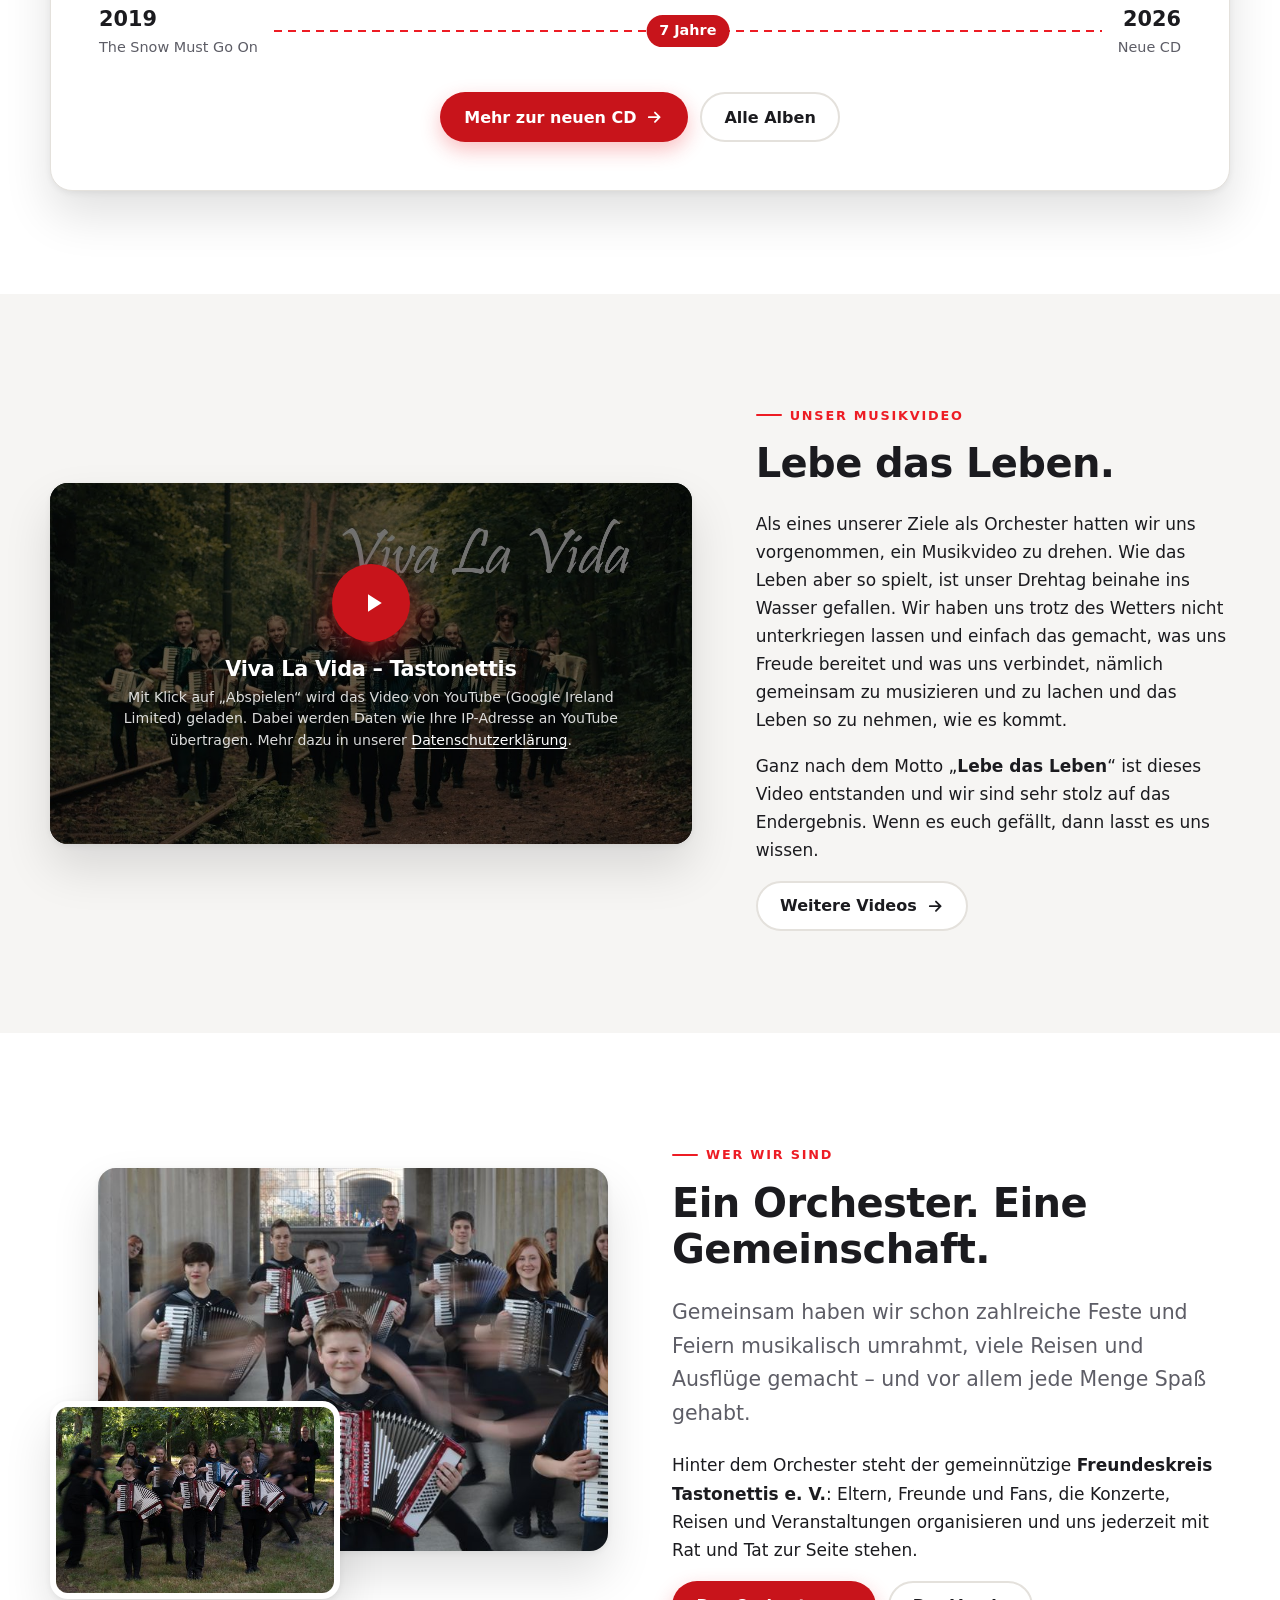
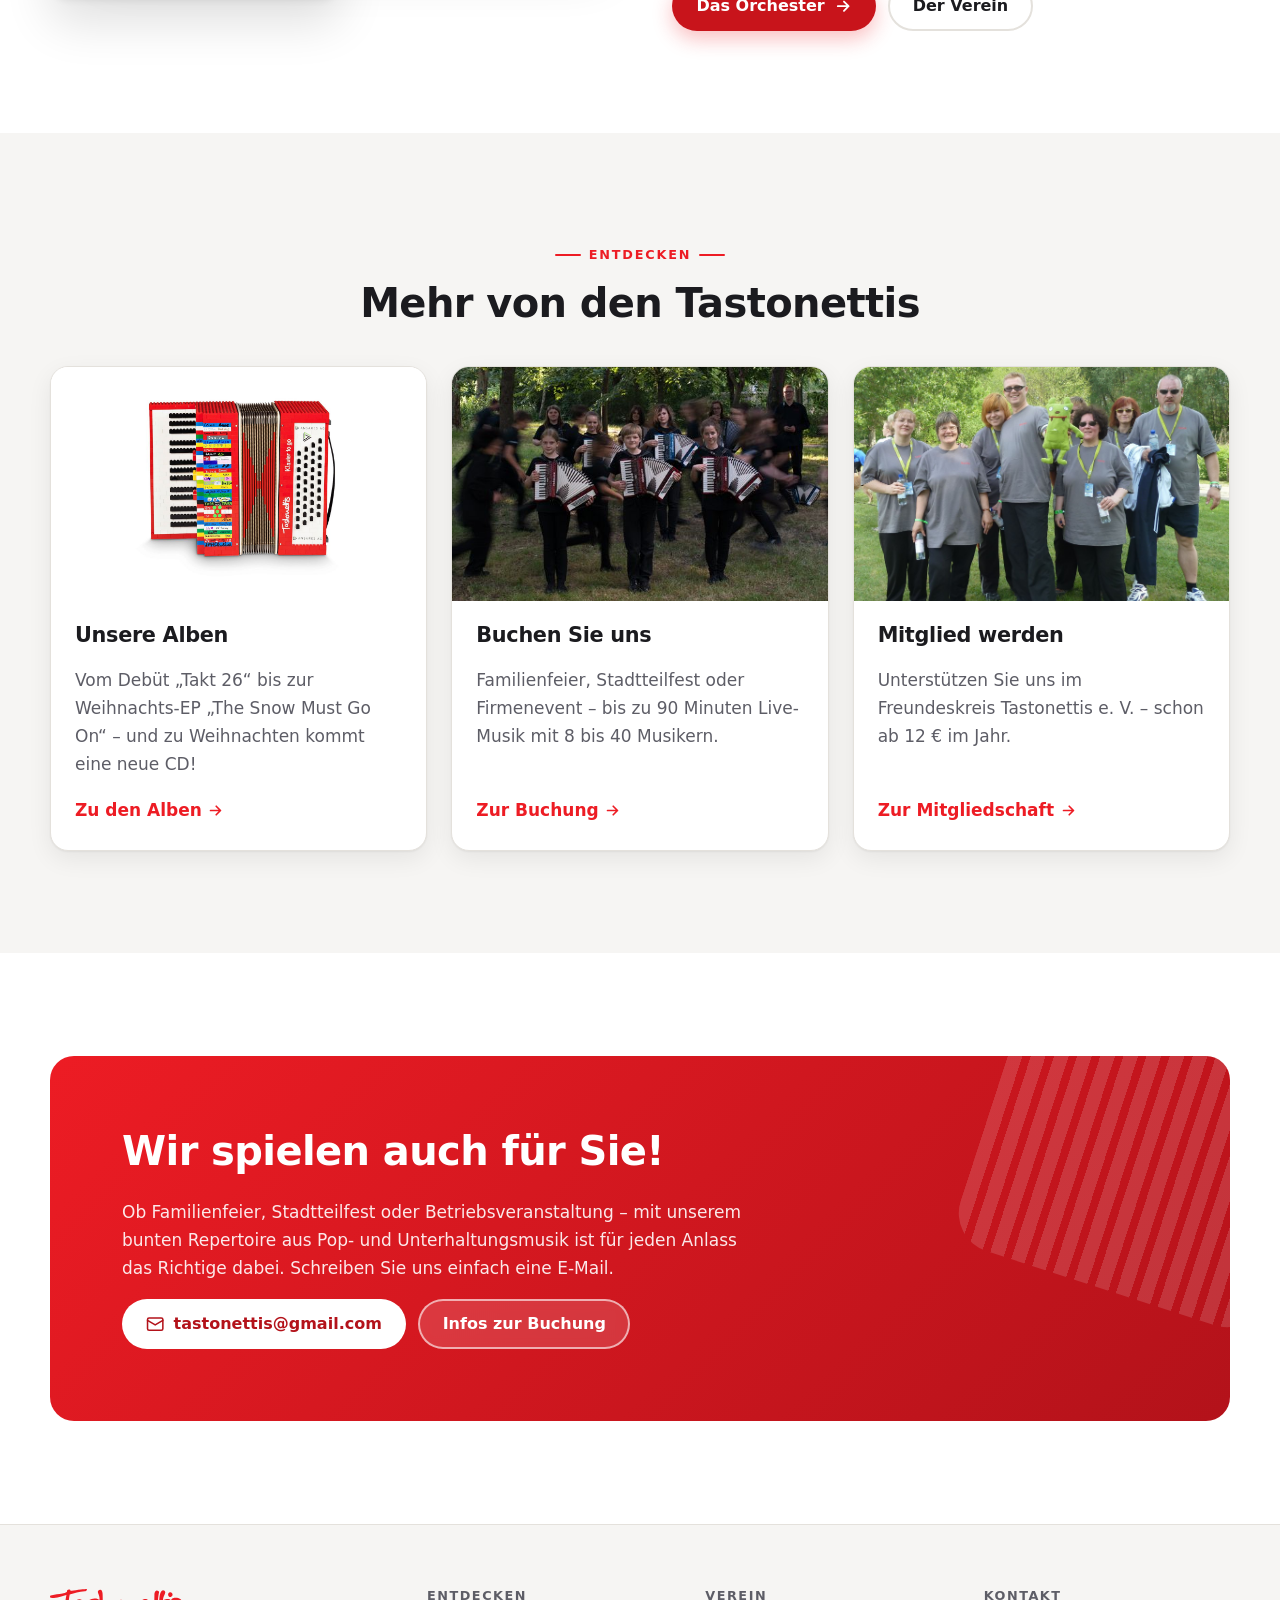
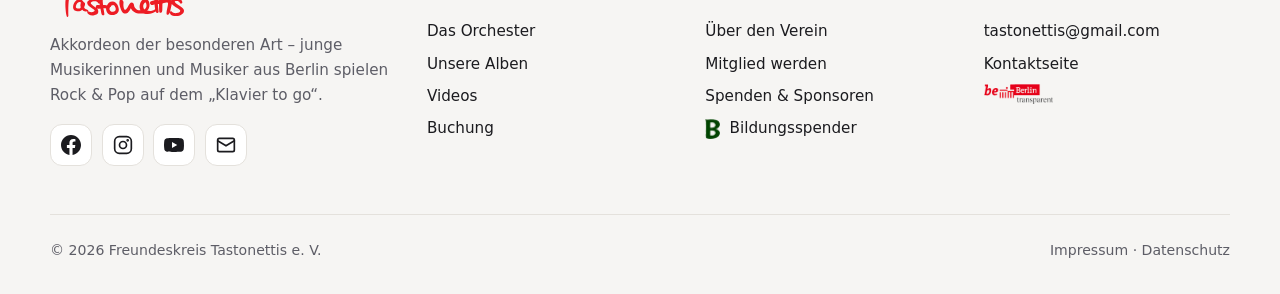
==== commit e7766a73: "Auftritte, Buchungsseite und Vereins-Highlights überarbeitet - Ausgewählte Auftritte: „Regelmäßig“ n" ====
--- a/index.html
+++ b/index.html
@@ -17,7 +17,7 @@
   <meta property="og:image" content="https://tastonettis.de/assets/img/cover/norway.jpg">
   <link rel="icon" href="assets/img/favicon.ico" sizes="any">
   <link rel="apple-touch-icon" href="assets/img/apple-touch-icon.png">
-  <link rel="stylesheet" href="assets/css/style.css?v=28ddd1bb68">
+  <link rel="stylesheet" href="assets/css/style.css?v=2a2b59eceb">
   <script src="assets/js/main.js?v=f132d3e5ae" defer></script>
 </head>
 <body>
--- a/assets/css/style.css
+++ b/assets/css/style.css
@@ -587,3 +587,25 @@
   .teaser-cd-line em { font-size: .75rem; padding: .2rem .6rem; }
 }
 #neue-cd .teaser-cd { margin-bottom: 0; }
+
+/* ---------- Buchung: Eckdaten & Technik ---------- */
+.spec-card h3 { margin-bottom: 1.2rem; }
+.spec-list { list-style: none; padding: 0; margin: 0; display: grid; gap: 1.1rem; }
+.spec-list li { display: flex; gap: 1rem; align-items: flex-start; }
+.spec-list li > span:last-child { display: flex; flex-direction: column; color: var(--text-muted); font-size: .95rem; line-height: 1.45; }
+.spec-list strong { color: var(--text); font-size: 1.08rem; font-family: var(--font-display); }
+.spec-icon {
+  flex: none; width: 44px; height: 44px; border-radius: 12px; display: grid; place-items: center;
+  background: var(--brand-soft); color: var(--brand);
+}
+.spec-icon svg { width: 22px; height: 22px; }
+.spec-card .spec-list li + li { padding-top: 1.1rem; border-top: 1px solid var(--border); }
+.spec-list--compact { gap: .9rem; }
+.spec-list--compact .spec-icon { width: 38px; height: 38px; border-radius: 10px; }
+.spec-list--compact .spec-icon svg { width: 19px; height: 19px; }
+.tech-grid .card { position: relative; }
+.tech-step {
+  display: inline-grid; place-items: center; width: 34px; height: 34px; border-radius: 50%;
+  background: var(--brand-strong); color: #fff; font-weight: 800; font-size: .95rem; margin-bottom: .9rem;
+}
+@media (max-width: 980px) { .tech-grid { grid-template-columns: 1fr; } }
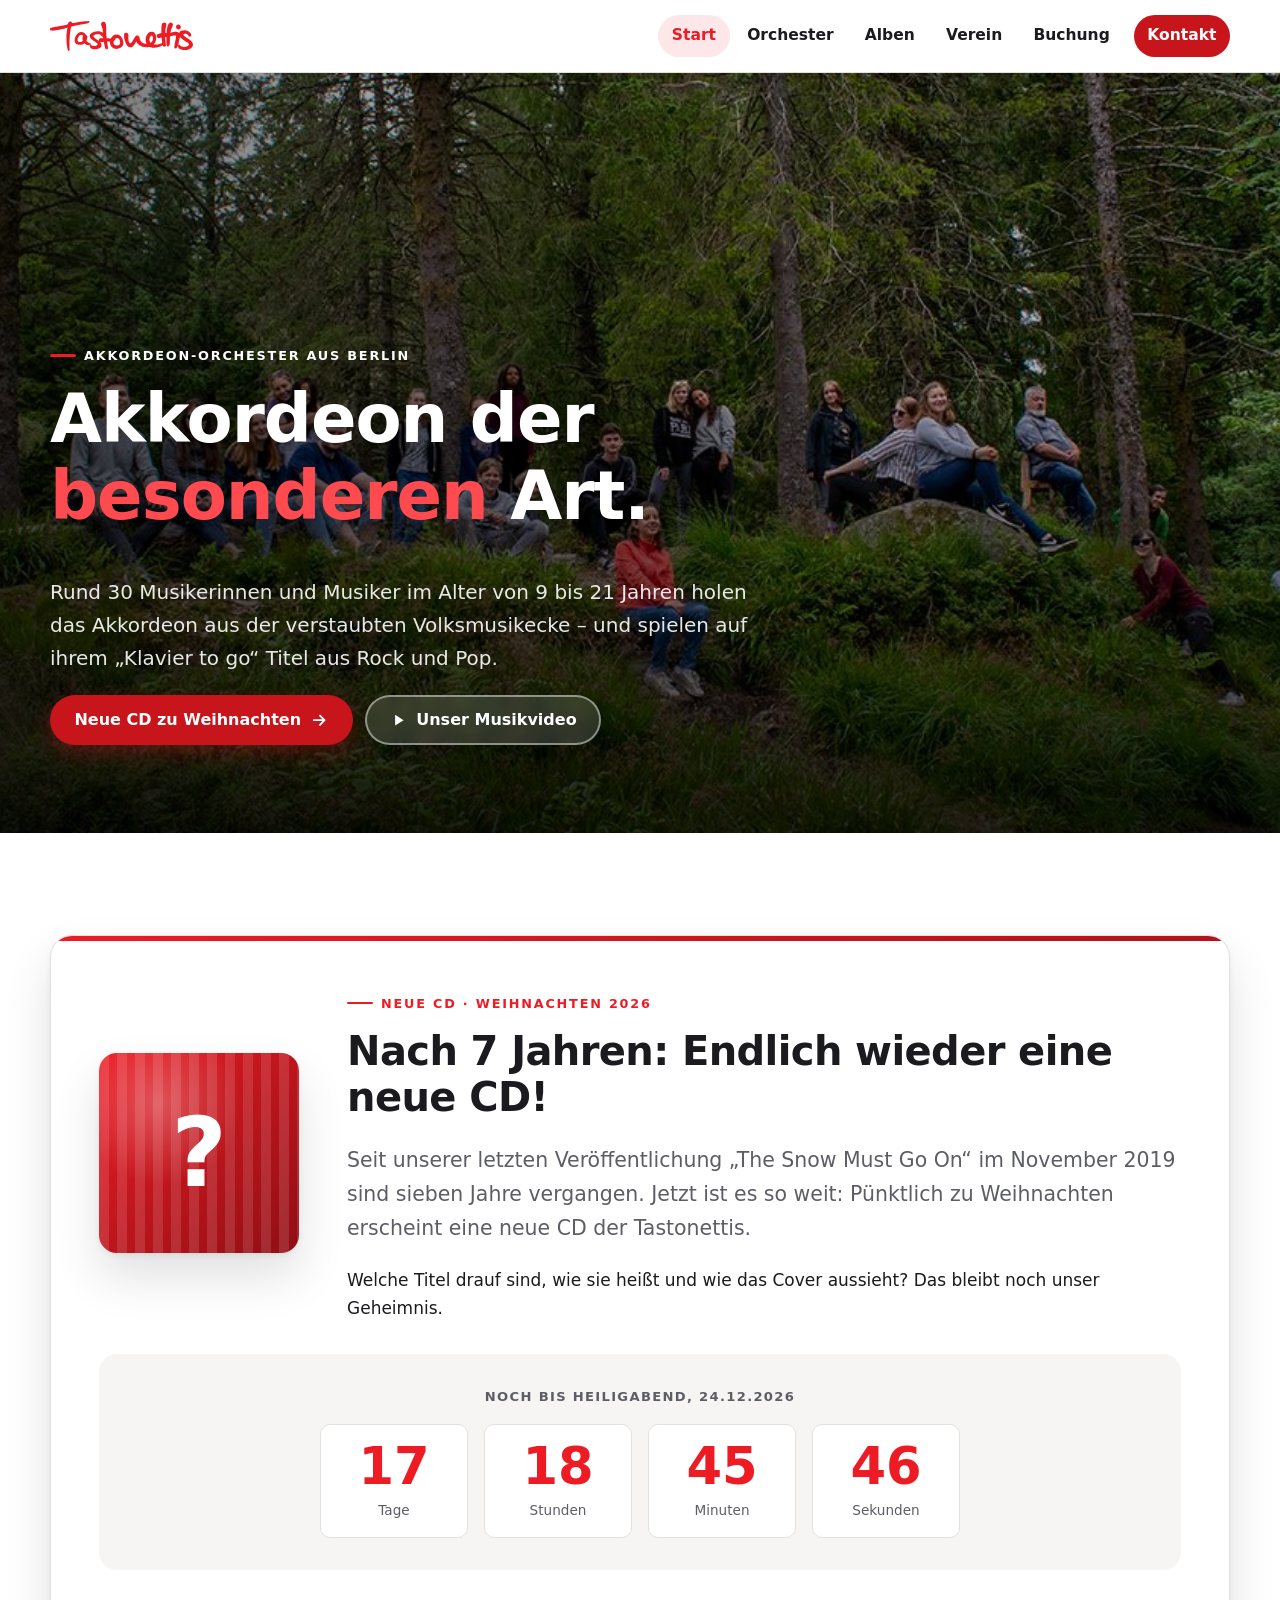
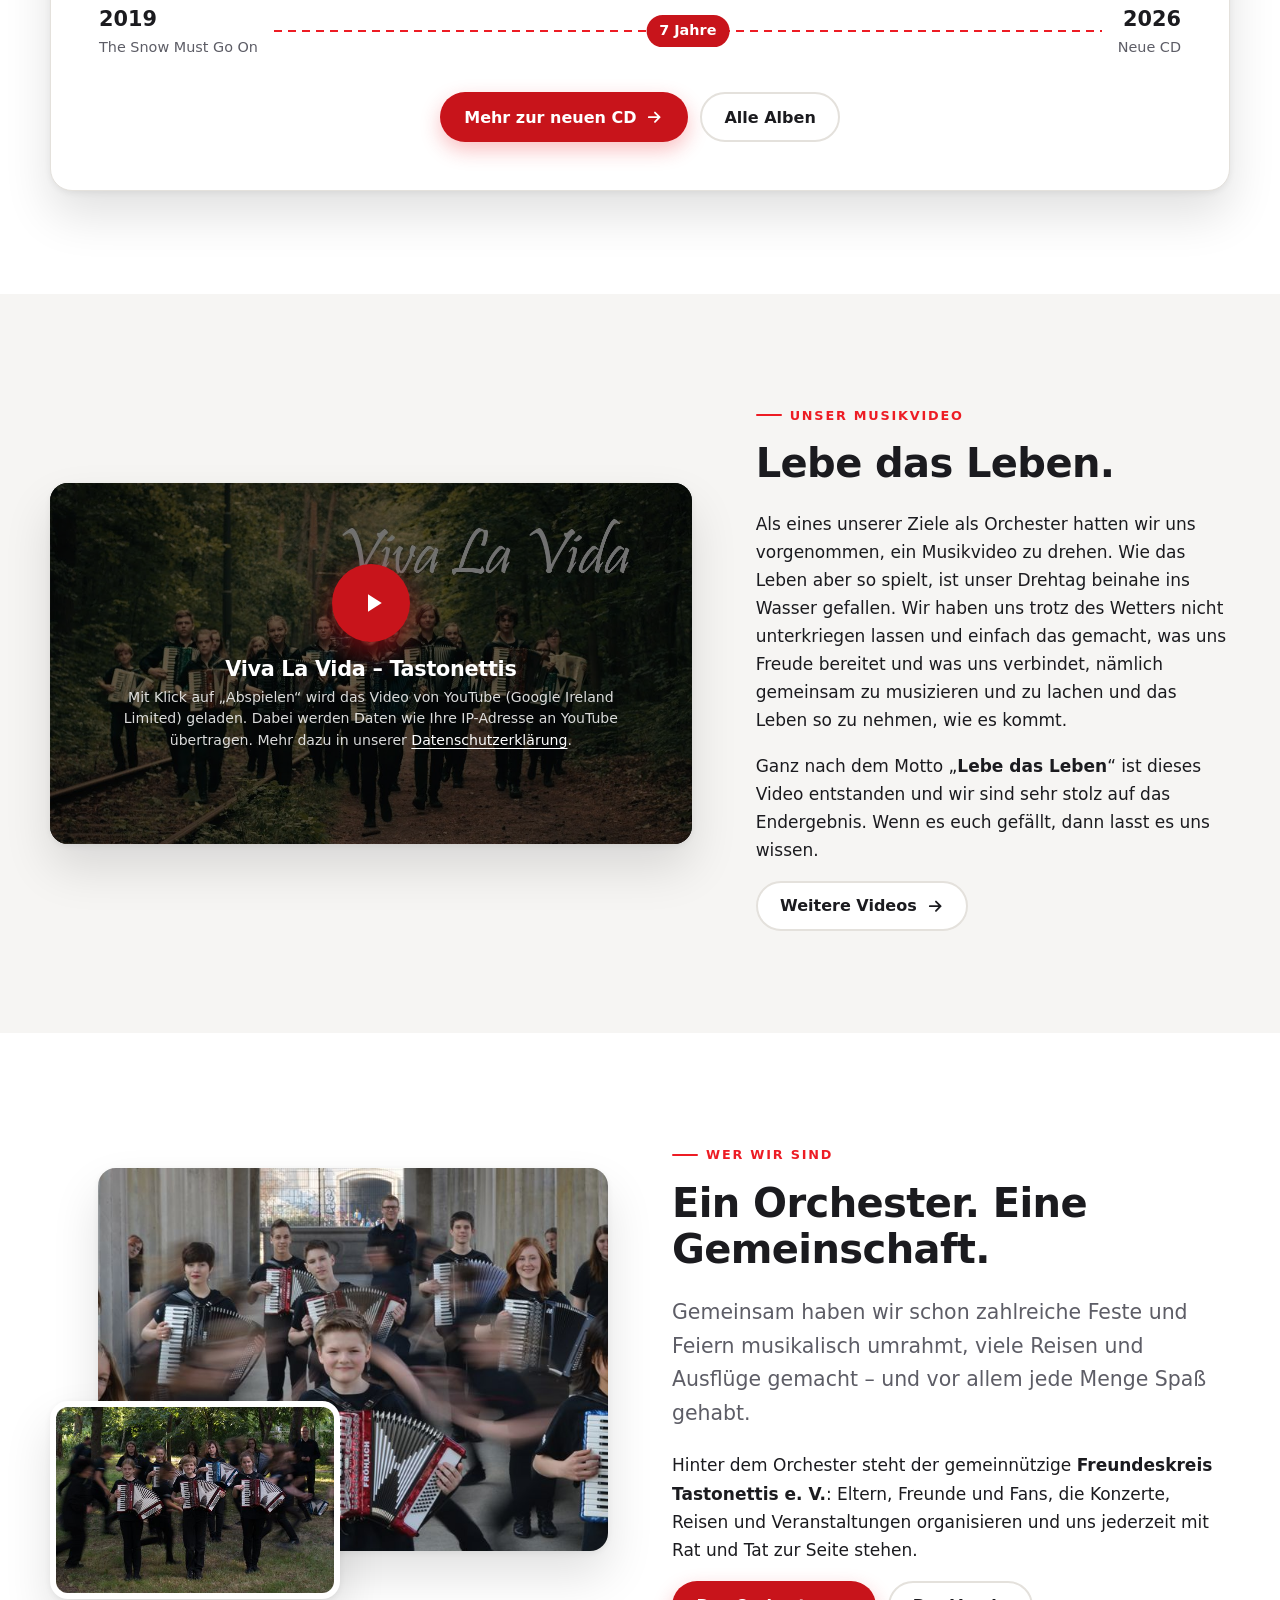
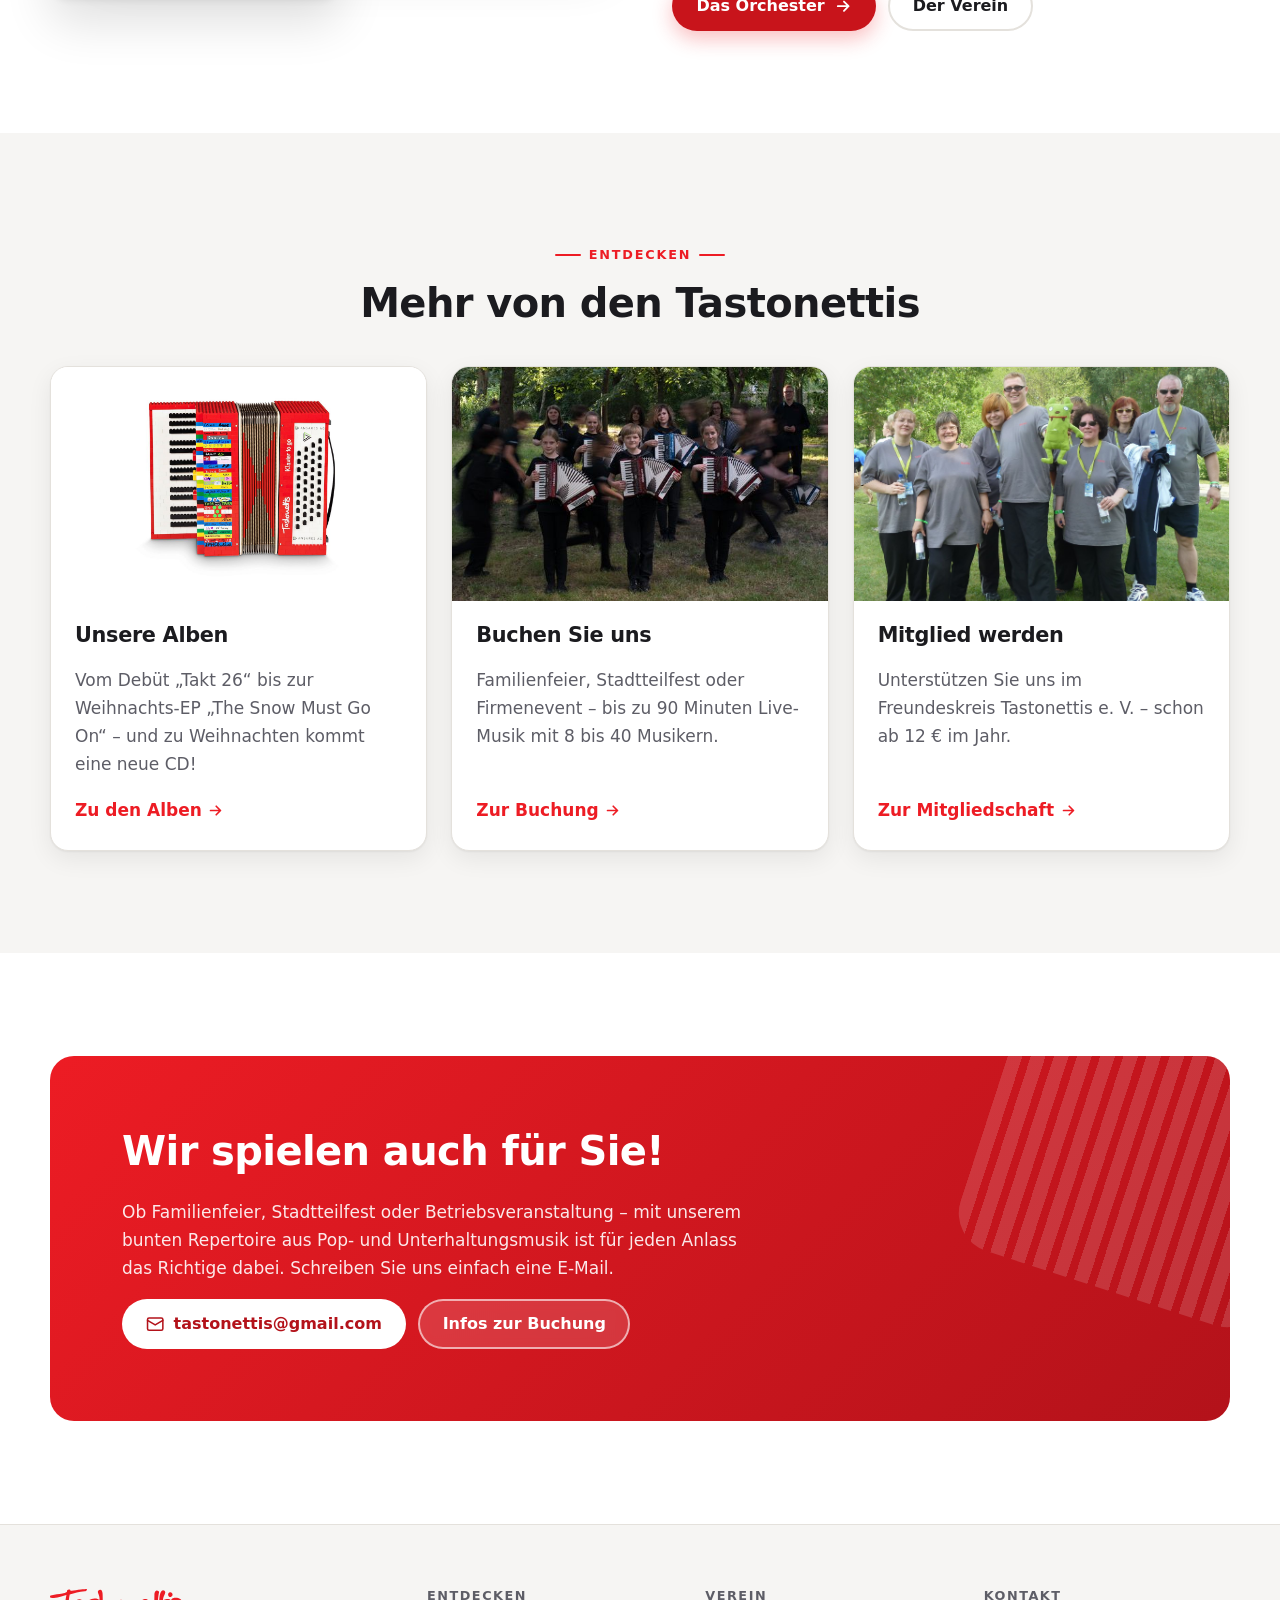
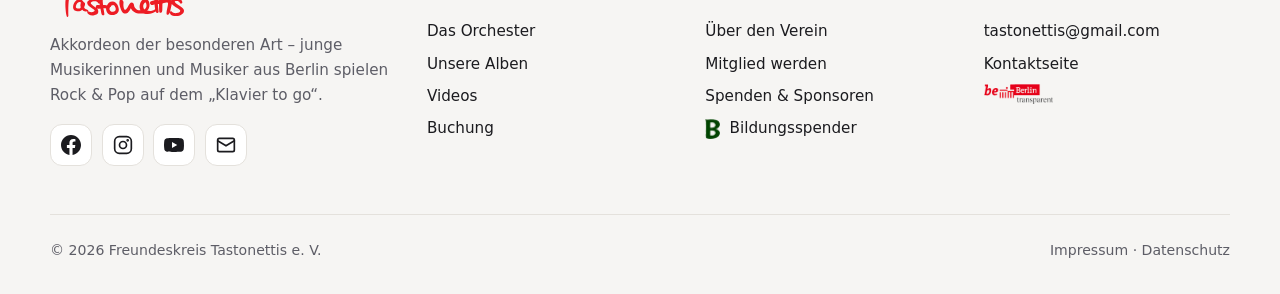
==== commit 7a50365b: "Electronic Press Kit (epk.html) hinzufügen Nicht verlinkte, nicht indexierte Pressseite mit Kurz- un" ====
--- a/index.html
+++ b/index.html
@@ -17,8 +17,8 @@
   <meta property="og:image" content="https://tastonettis.de/assets/img/cover/norway.jpg">
   <link rel="icon" href="assets/img/favicon.ico" sizes="any">
   <link rel="apple-touch-icon" href="assets/img/apple-touch-icon.png">
-  <link rel="stylesheet" href="assets/css/style.css?v=2a2b59eceb">
-  <script src="assets/js/main.js?v=f132d3e5ae" defer></script>
+  <link rel="stylesheet" href="assets/css/style.css?v=c3a96dccd1">
+  <script src="assets/js/main.js?v=d78d259705" defer></script>
 </head>
 <body>
   <a class="skip-link" href="#inhalt">Zum Inhalt springen</a>
--- a/assets/css/style.css
+++ b/assets/css/style.css
@@ -609,3 +609,66 @@
   background: var(--brand-strong); color: #fff; font-weight: 800; font-size: .95rem; margin-bottom: .9rem;
 }
 @media (max-width: 980px) { .tech-grid { grid-template-columns: 1fr; } }
+
+/* ---------- EPK ---------- */
+.epk-hero { padding-bottom: clamp(3rem, 7vw, 5rem); }
+.epk-nav {
+  position: sticky; top: 72px; z-index: 50; background: var(--header-bg);
+  -webkit-backdrop-filter: saturate(180%) blur(16px); backdrop-filter: saturate(180%) blur(16px);
+  border-bottom: 1px solid var(--border);
+}
+.epk-nav .container { display: flex; gap: .3rem; overflow-x: auto; padding: .6rem 0; scrollbar-width: none; }
+.epk-nav a {
+  flex: none; padding: .4rem .85rem; border-radius: 999px; font-size: .9rem; font-weight: 600;
+  color: var(--text-muted); text-decoration: none; white-space: nowrap;
+}
+.epk-nav a:hover { background: var(--surface-2); color: var(--text); }
+[id] { scroll-margin-top: 140px; }
+.copy-box { position: relative; background: var(--surface); border: 1px solid var(--border); border-radius: var(--radius); padding: 1.4rem 1.5rem; }
+.copy-box p:last-of-type { margin-bottom: 1rem; }
+.copy-box .copied { border-color: var(--brand); color: var(--brand); }
+.epk-disco { list-style: none; padding: 0; margin: 0 0 1rem; display: grid; gap: .8rem; }
+.epk-disco li { display: flex; gap: 1rem; align-items: center; background: var(--surface); border: 1px solid var(--border); border-radius: var(--radius-sm); padding: .7rem; }
+.epk-disco img, .epk-disco .epk-secret { width: 64px; height: 64px; flex: none; border-radius: 8px; object-fit: cover; margin: 0; box-shadow: none; font-size: 1.8rem; }
+.epk-disco div { display: flex; flex-direction: column; min-width: 0; }
+.epk-disco span { font-size: .85rem; color: var(--brand); font-weight: 600; }
+.epk-disco small { font-size: .85rem; color: var(--text-muted); }
+.epk-links { display: flex; flex-wrap: wrap; gap: .5rem; }
+.press-grid { display: grid; grid-template-columns: repeat(4, minmax(0, 1fr)); gap: 1.25rem; margin-top: 1.5rem; }
+@media (max-width: 980px) { .press-grid { grid-template-columns: repeat(2, minmax(0, 1fr)); } }
+.press-thumb { display: block; aspect-ratio: 4/3; border-radius: var(--radius-sm); overflow: hidden; background: #fff; box-shadow: var(--shadow); }
+.press-thumb img { width: 100%; height: 100%; object-fit: cover; transition: transform .4s; }
+.press-thumb:hover img { transform: scale(1.04); }
+.press-photo figcaption { font-weight: 600; color: var(--text); font-size: .92rem; }
+.press-photo figcaption span { display: block; font-weight: 400; color: var(--text-muted); font-size: .82rem; margin-top: .2rem; }
+.logo-tile { border-radius: var(--radius); border: 1px solid var(--border); padding: 2.5rem 2rem 1.5rem; display: flex; flex-direction: column; align-items: center; gap: 1.5rem; text-align: center; font-size: .9rem; }
+.logo-tile img { width: min(320px, 80%); height: auto; }
+.logo-tile--light { background: #ffffff; color: #5d5d66; }
+.logo-tile--light a { color: #c8141b; }
+.logo-tile--dark { background: #1b1b1f; color: #c9c8cd; }
+.logo-tile--dark a { color: #ff6b70; }
+code { font-family: ui-monospace, SFMono-Regular, Menlo, Consolas, monospace; font-size: .9em; background: var(--surface-2); padding: .1em .4em; border-radius: 5px; }
+
+@media print {
+  .site-header, .site-footer, .to-top, .no-print, .epk-nav, .btn { display: none !important; }
+  body { background: #fff; color: #000; font-size: 11pt; }
+  .section { padding: 1.2rem 0; background: #fff !important; }
+  .page-hero { color: #000; padding: 0 0 1rem; }
+  .page-hero::after, .page-hero .hero-bg { display: none; }
+  .page-hero p, .page-hero .eyebrow { color: #333; }
+  .card, .epk-disco li, .press-photo, .logo-tile { box-shadow: none; break-inside: avoid; }
+  .copy-box { box-shadow: none; }
+  h2, h3, .eyebrow { break-after: avoid; }
+  .epk-links .btn { display: inline !important; border: 0; padding: 0; margin-right: 1.2em; background: none; font-weight: 600; }
+  .epk-links .btn svg { display: none; }
+  .epk-links .btn::after { content: " (" attr(href) ")"; font-weight: 400; font-size: .8em; color: #555; }
+  .print-only { display: block !important; }
+  .reveal { opacity: 1 !important; transform: none !important; }
+  .cta { background: none; color: #000; border: 2px solid #ed1c24; }
+  .cta h2, .cta p { color: #000; }
+  .press-grid { grid-template-columns: repeat(4, 1fr); }
+  .press-photo figcaption span a { display: none; }
+  a { color: #000; }
+}
+
+.print-only { display: none; }
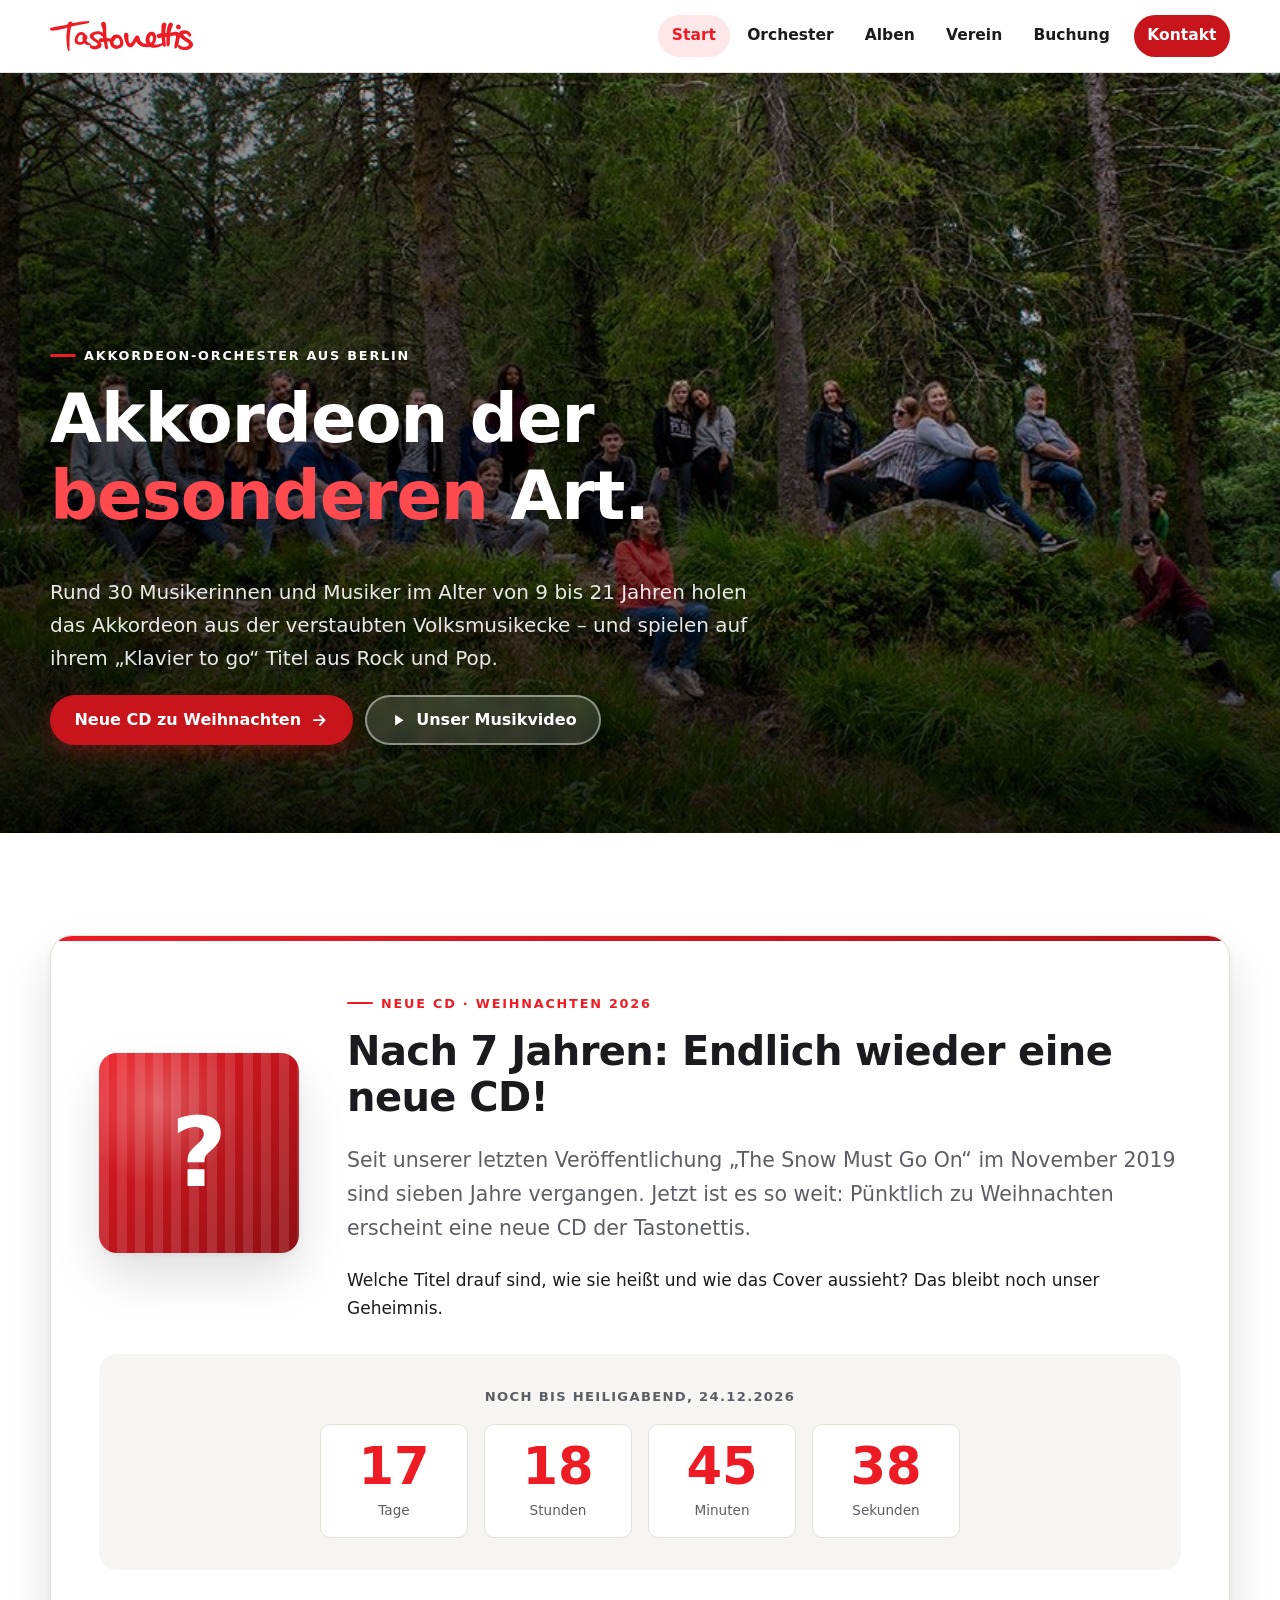
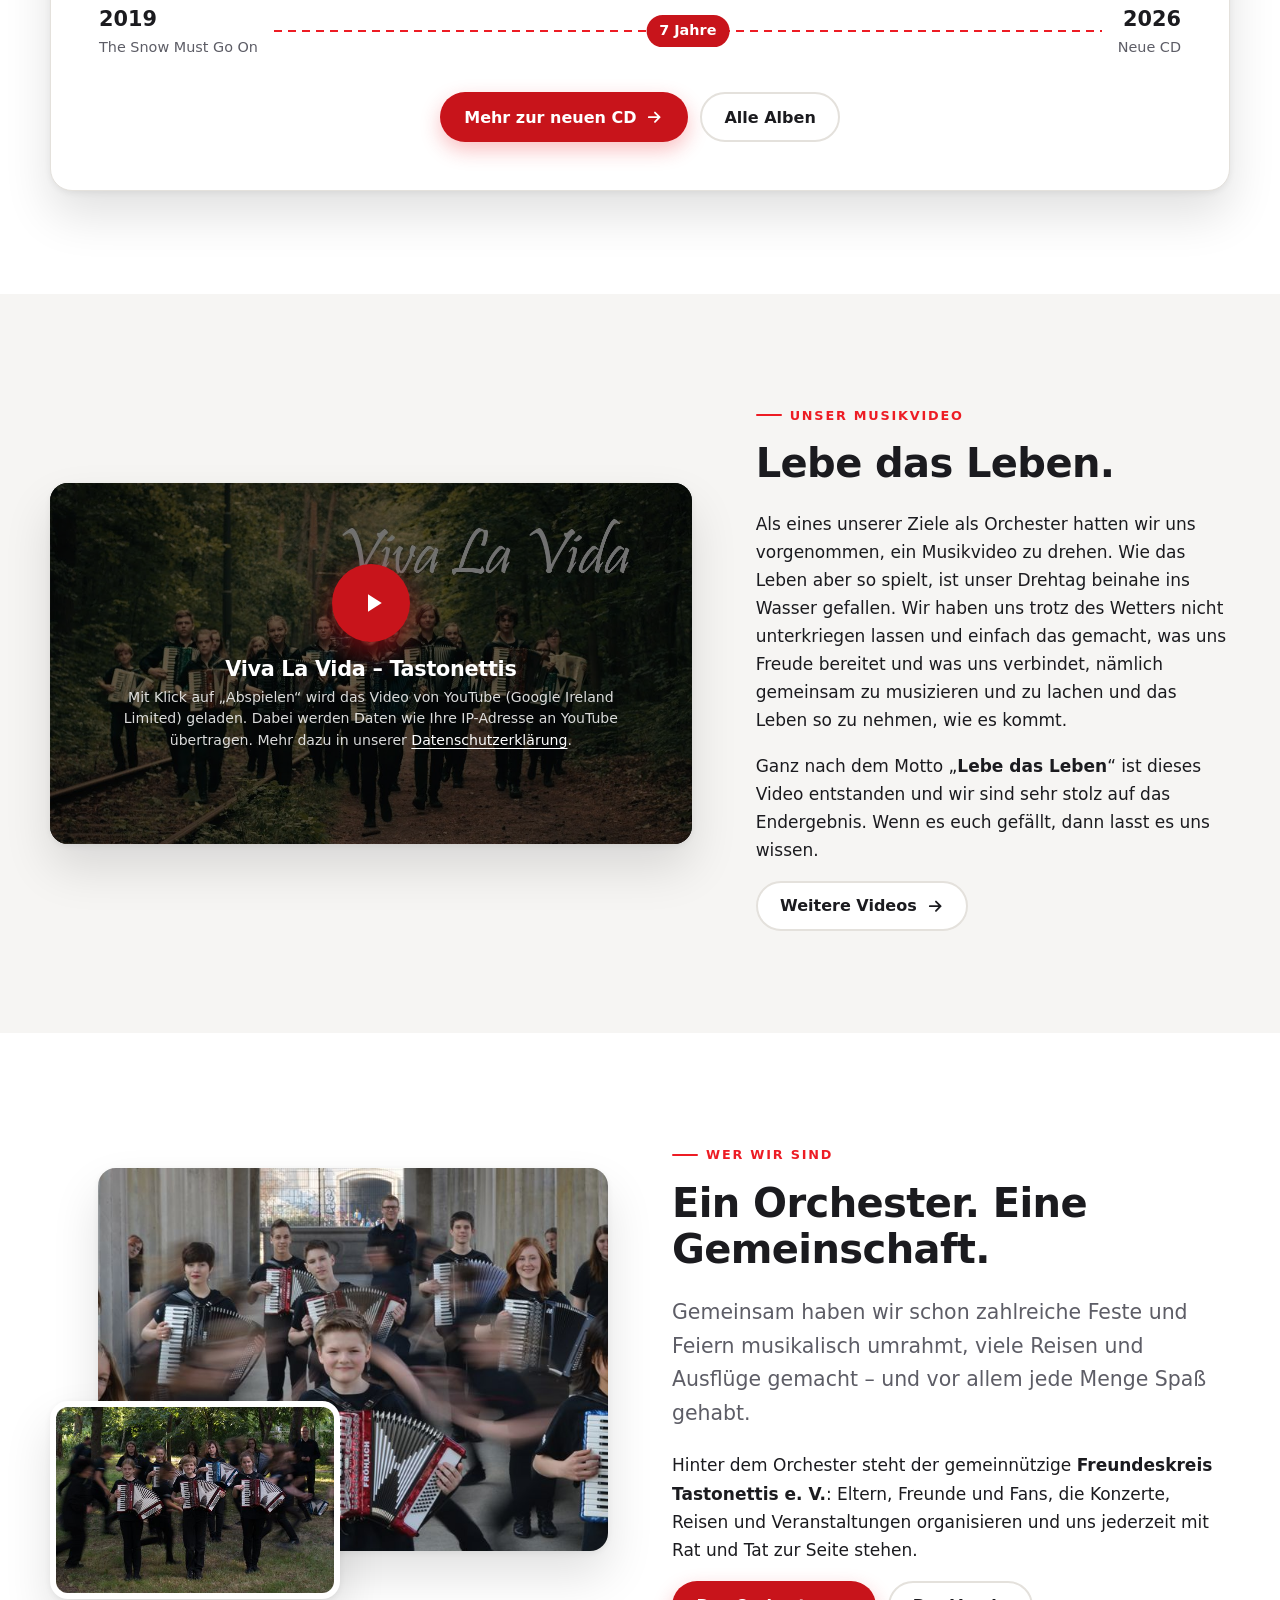
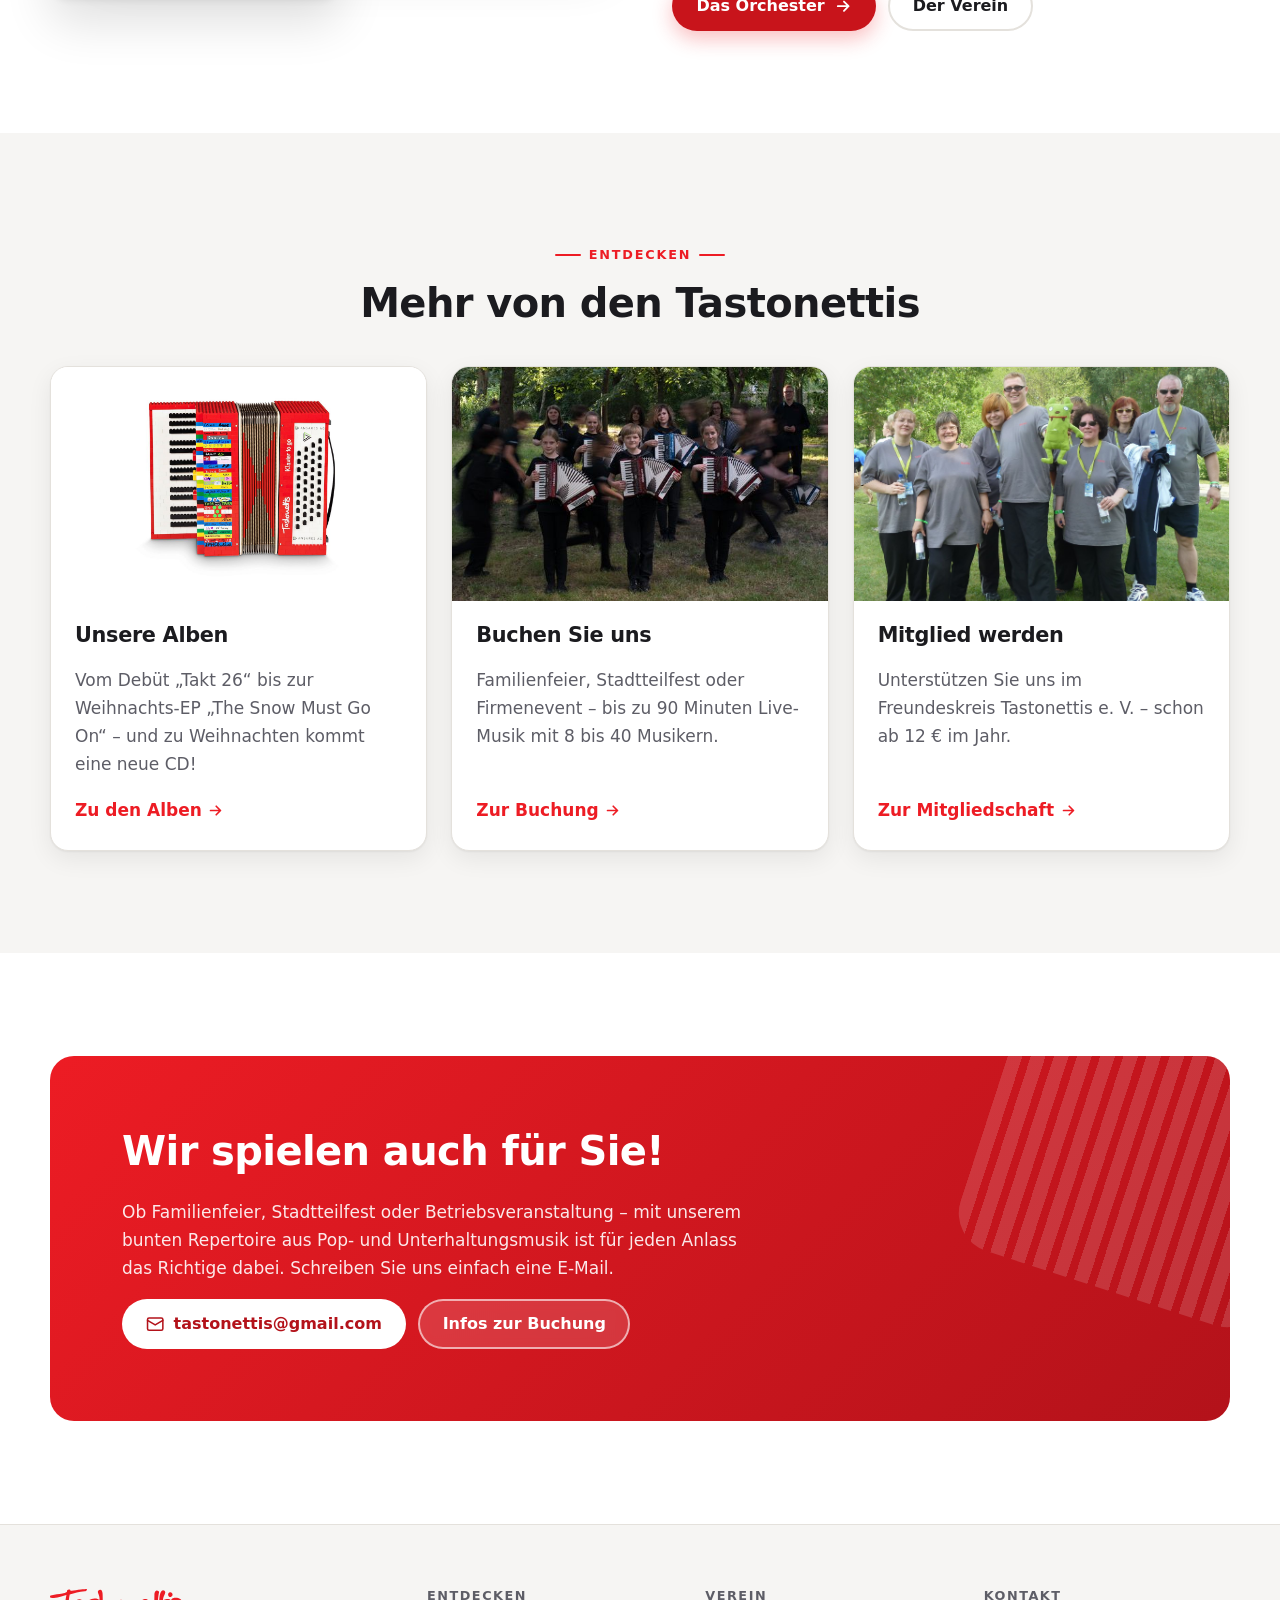
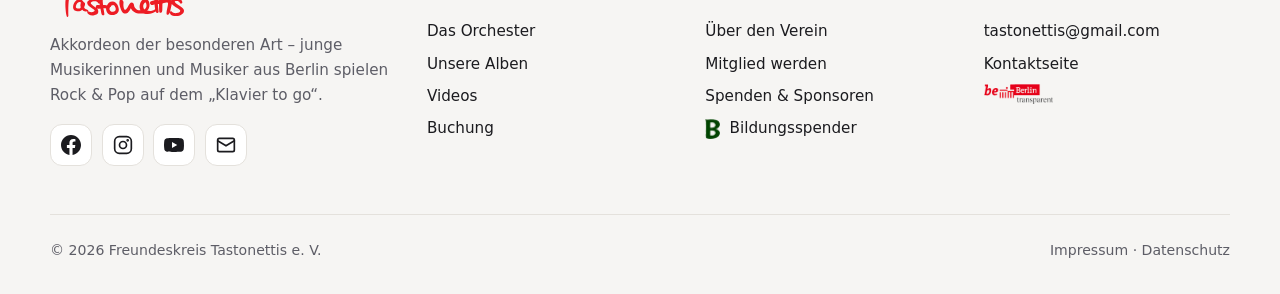
==== commit d12b7da8: "Darkmode aufhellen: Anthrazit statt fast Schwarz Hintergründe, Karten und Ränder heller abgestuft, S" ====
--- a/index.html
+++ b/index.html
@@ -7,7 +7,7 @@
   <meta name="description" content="30 Musiker im Alter von 9 bis 21 spielen Akkordeon der besonderen Art: Die Tastonettis aus Berlin spielen auf ihrem „Klavier to go“ Titel aus Rock und Pop.">
   <meta name="color-scheme" content="light dark">
   <meta name="theme-color" content="#ffffff" media="(prefers-color-scheme: light)">
-  <meta name="theme-color" content="#0f0f12" media="(prefers-color-scheme: dark)">
+  <meta name="theme-color" content="#212228" media="(prefers-color-scheme: dark)">
   <link rel="canonical" href="https://tastonettis.de/">
   <meta property="og:type" content="website">
   <meta property="og:locale" content="de_DE">
@@ -17,7 +17,7 @@
   <meta property="og:image" content="https://tastonettis.de/assets/img/cover/norway.jpg">
   <link rel="icon" href="assets/img/favicon.ico" sizes="any">
   <link rel="apple-touch-icon" href="assets/img/apple-touch-icon.png">
-  <link rel="stylesheet" href="assets/css/style.css?v=c3a96dccd1">
+  <link rel="stylesheet" href="assets/css/style.css?v=408255bbe3">
   <script src="assets/js/main.js?v=d78d259705" defer></script>
 </head>
 <body>
--- a/assets/css/style.css
+++ b/assets/css/style.css
@@ -31,20 +31,20 @@
 
 @media (prefers-color-scheme: dark) {
   :root {
-    --brand: #ff3b42;          /* etwas heller für ausreichenden Kontrast auf Dunkel */
+    --brand: #ff6369;          /* heller, damit rote Texte auf den dunklen Flächen gut lesbar sind (≥ 4,5:1) */
     --brand-strong: #ed1c24;
     --brand-soft: rgba(237, 28, 36, .16);
 
-    --bg: #0f0f12;
-    --bg-alt: #16161a;
-    --surface: #1c1c21;
-    --surface-2: #24242a;
-    --text: #f2f1ef;
-    --text-muted: #a8a7ad;
-    --border: #2d2d34;
-    --shadow: 0 1px 2px rgba(0,0,0,.4), 0 8px 24px rgba(0,0,0,.35);
-    --shadow-lg: 0 2px 6px rgba(0,0,0,.4), 0 24px 48px rgba(0,0,0,.5);
-    --header-bg: rgba(15,15,18,.78);
+    --bg: #212228;
+    --bg-alt: #292a31;
+    --surface: #2f3038;
+    --surface-2: #383a43;
+    --text: #f4f3f1;
+    --text-muted: #b9b8bf;
+    --border: #42444d;
+    --shadow: 0 1px 2px rgba(0,0,0,.25), 0 8px 24px rgba(0,0,0,.22);
+    --shadow-lg: 0 2px 6px rgba(0,0,0,.25), 0 24px 48px rgba(0,0,0,.32);
+    --header-bg: rgba(33,34,40,.82);
   }
 }
 
@@ -672,3 +672,9 @@
 }
 
 .print-only { display: none; }
+
+/* Darkmode: rote Buttons beim Hover dunkler statt heller, damit die weiße Schrift lesbar bleibt */
+@media (prefers-color-scheme: dark) {
+  .btn-primary:hover, .nav-menu .nav-cta a:hover, .video-play:hover, .spin-controls button:hover,
+  .socials a:hover, .to-top:hover, .lightbox button:hover { background: #c8141b; border-color: #c8141b; color: #fff; }
+}
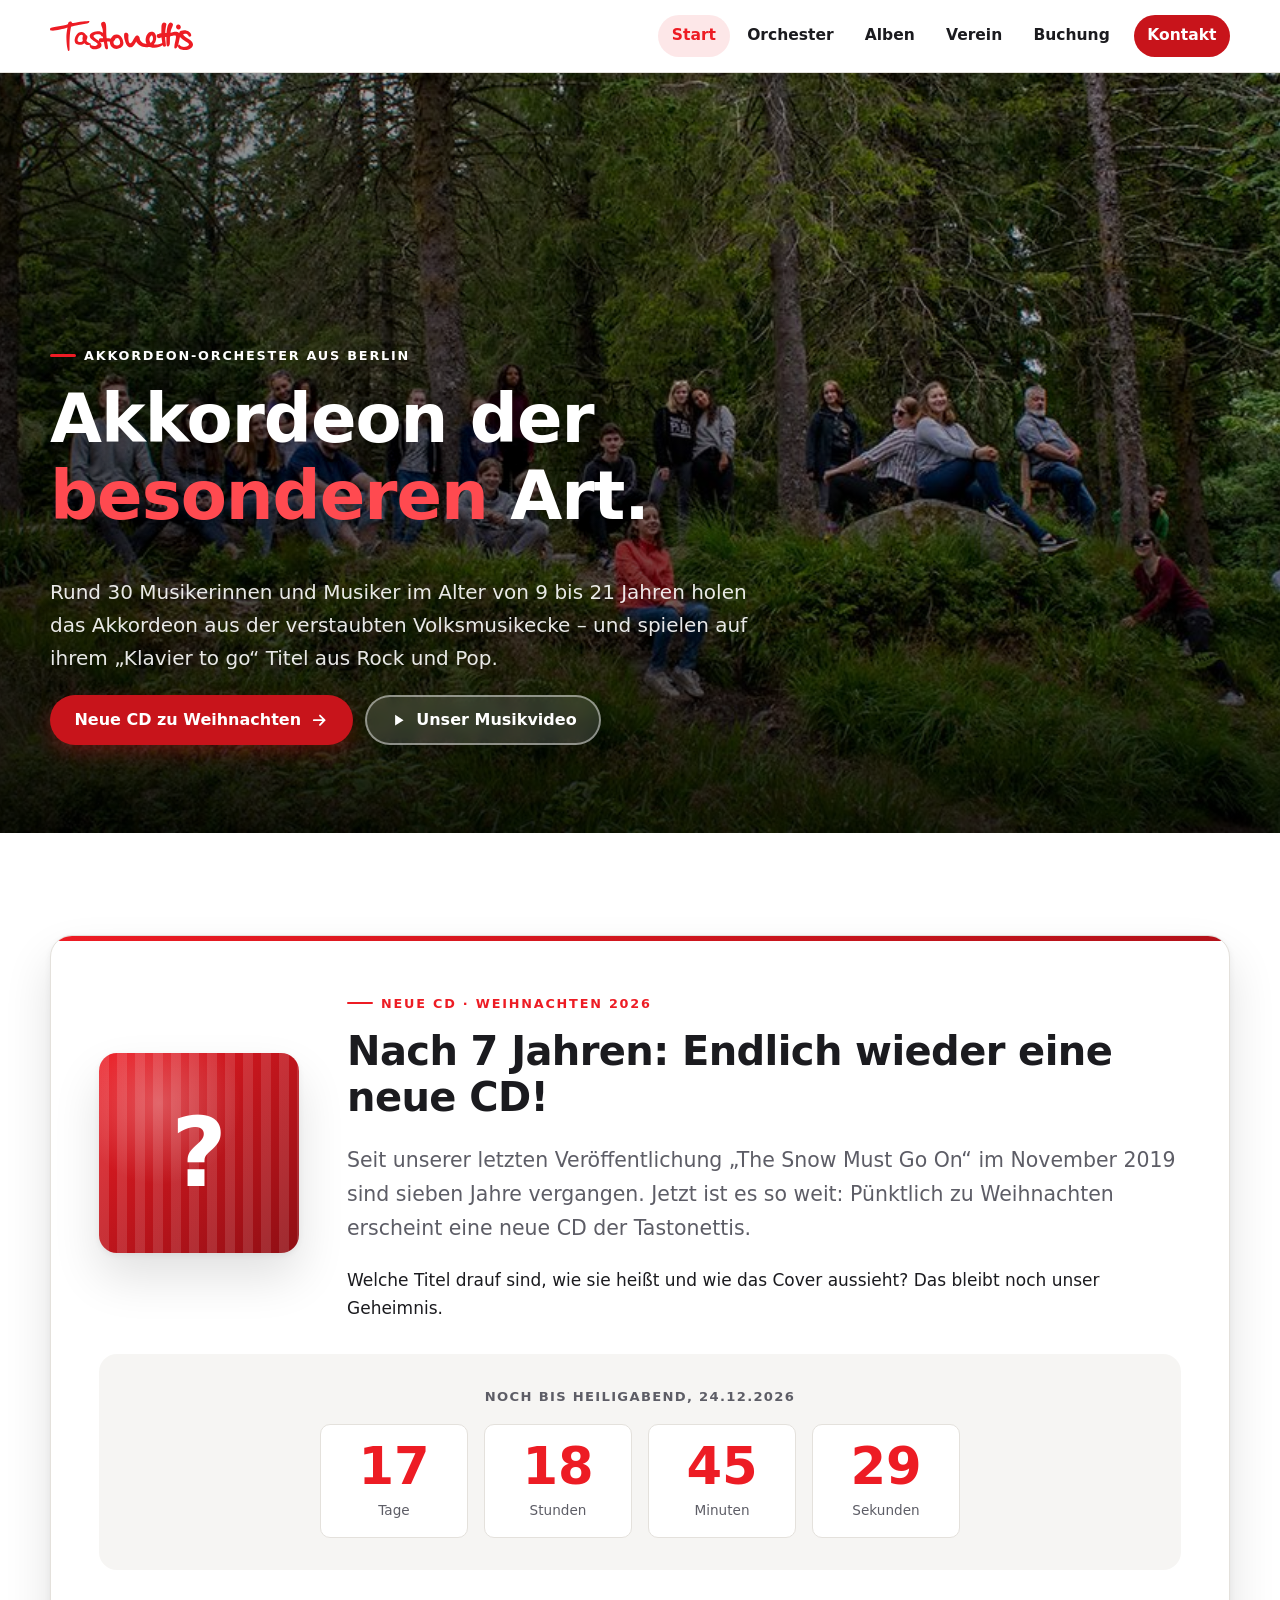
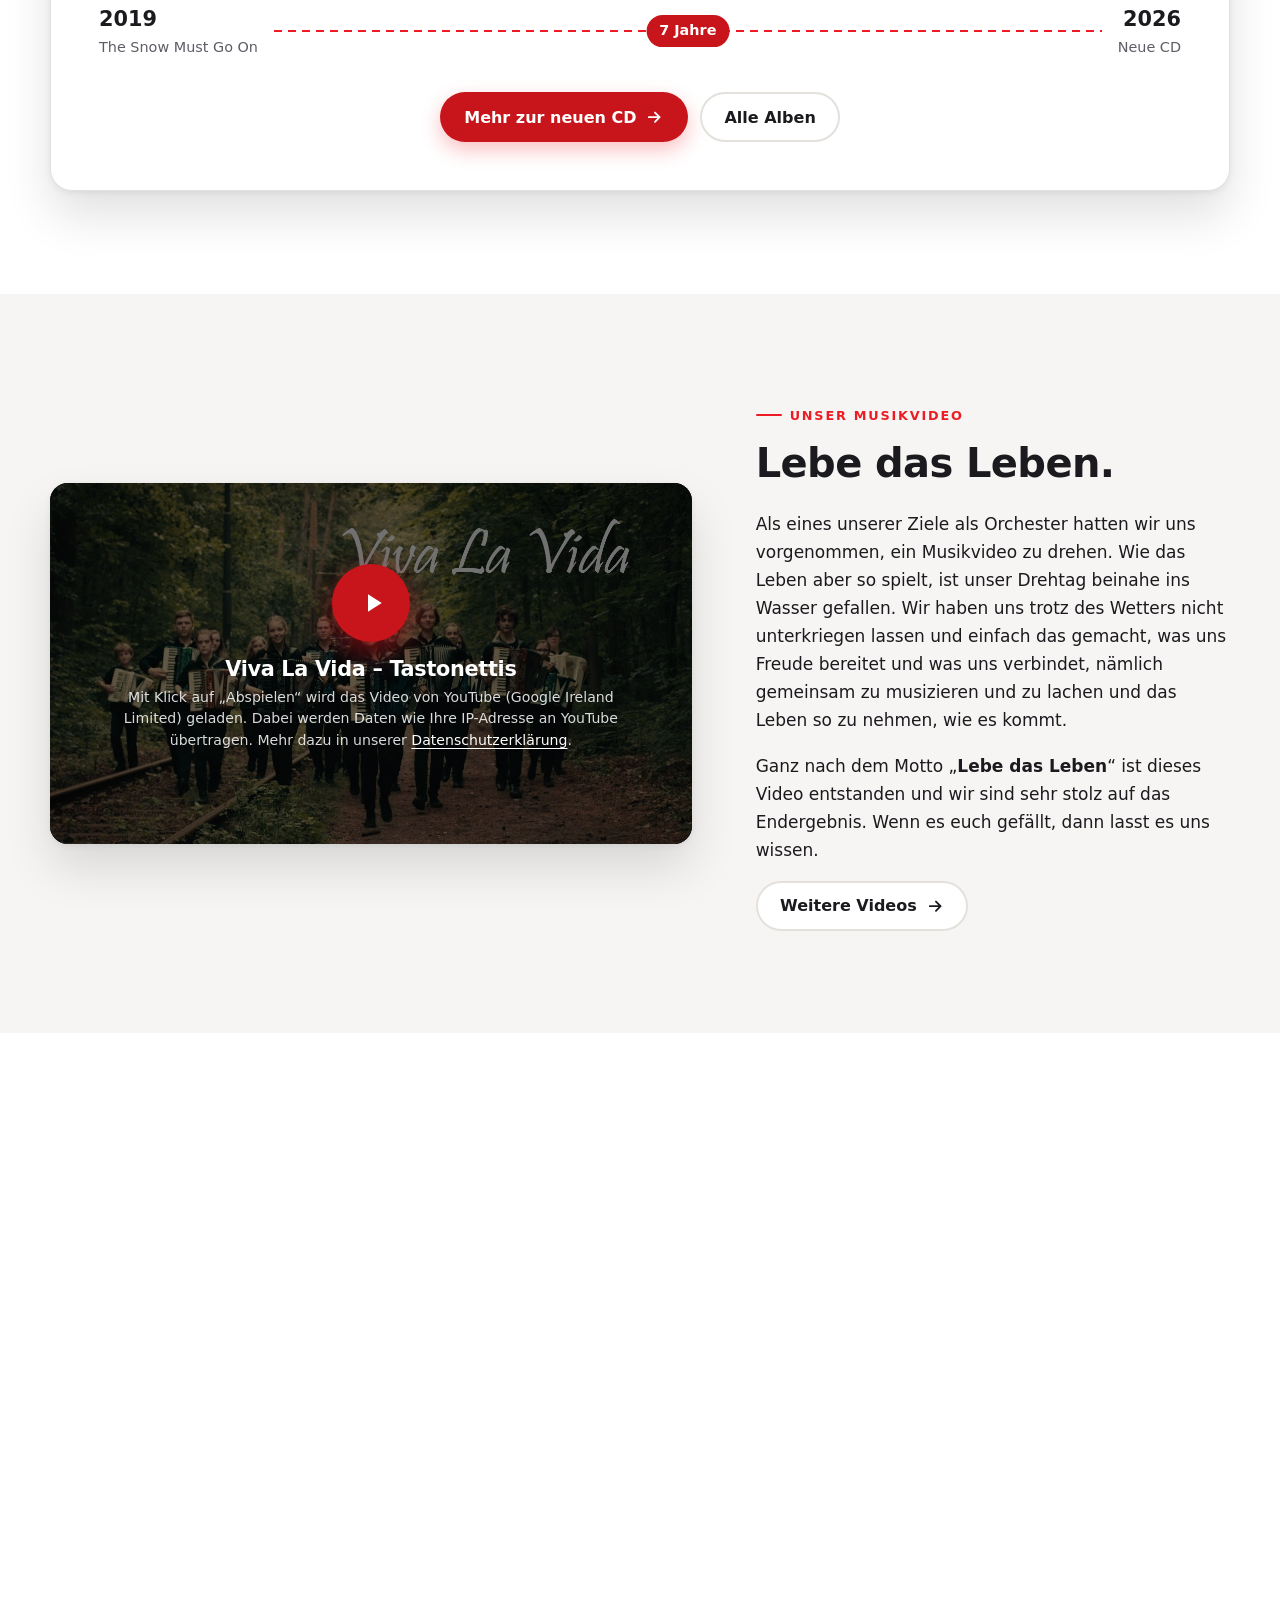
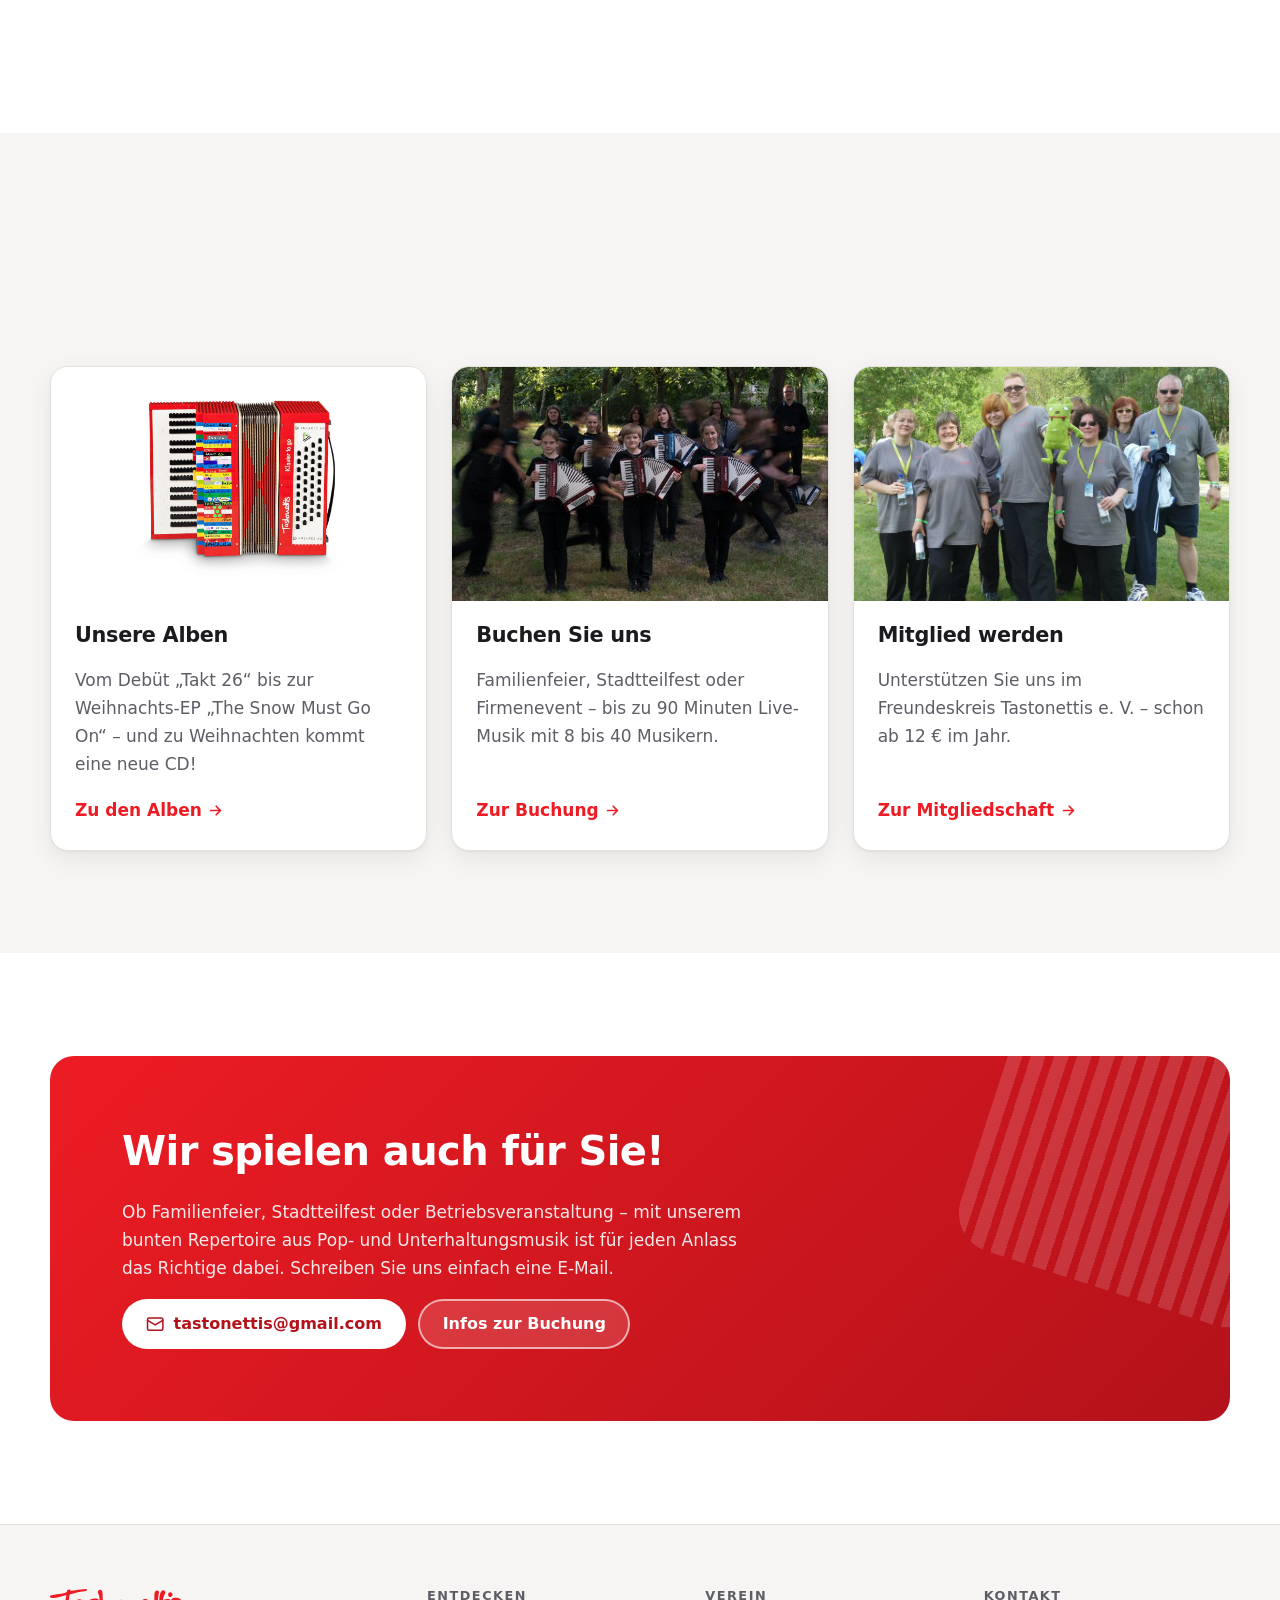
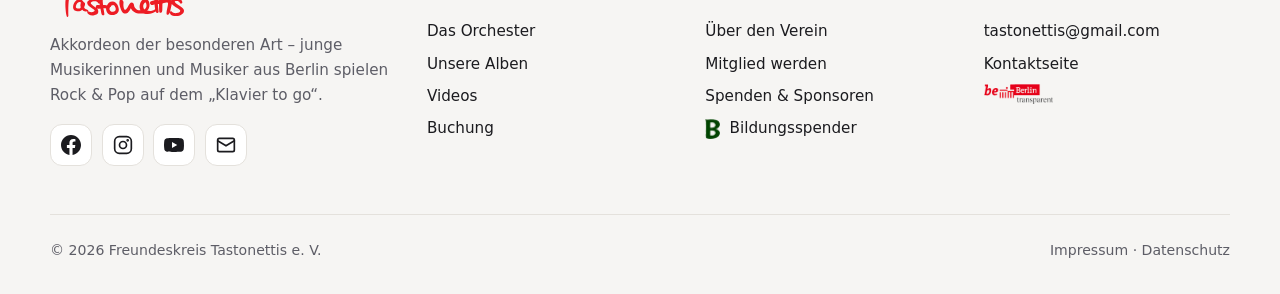
==== commit cb27a48d: "360°-Ansicht: Drehrichtung der Steuerung korrigiert Pfeil-Buttons, Pfeiltasten und Ziehen mit Maus/F" ====
--- a/index.html
+++ b/index.html
@@ -18,7 +18,7 @@
   <link rel="icon" href="assets/img/favicon.ico" sizes="any">
   <link rel="apple-touch-icon" href="assets/img/apple-touch-icon.png">
   <link rel="stylesheet" href="assets/css/style.css?v=408255bbe3">
-  <script src="assets/js/main.js?v=d78d259705" defer></script>
+  <script src="assets/js/main.js?v=9a58c8398f" defer></script>
 </head>
 <body>
   <a class="skip-link" href="#inhalt">Zum Inhalt springen</a>
